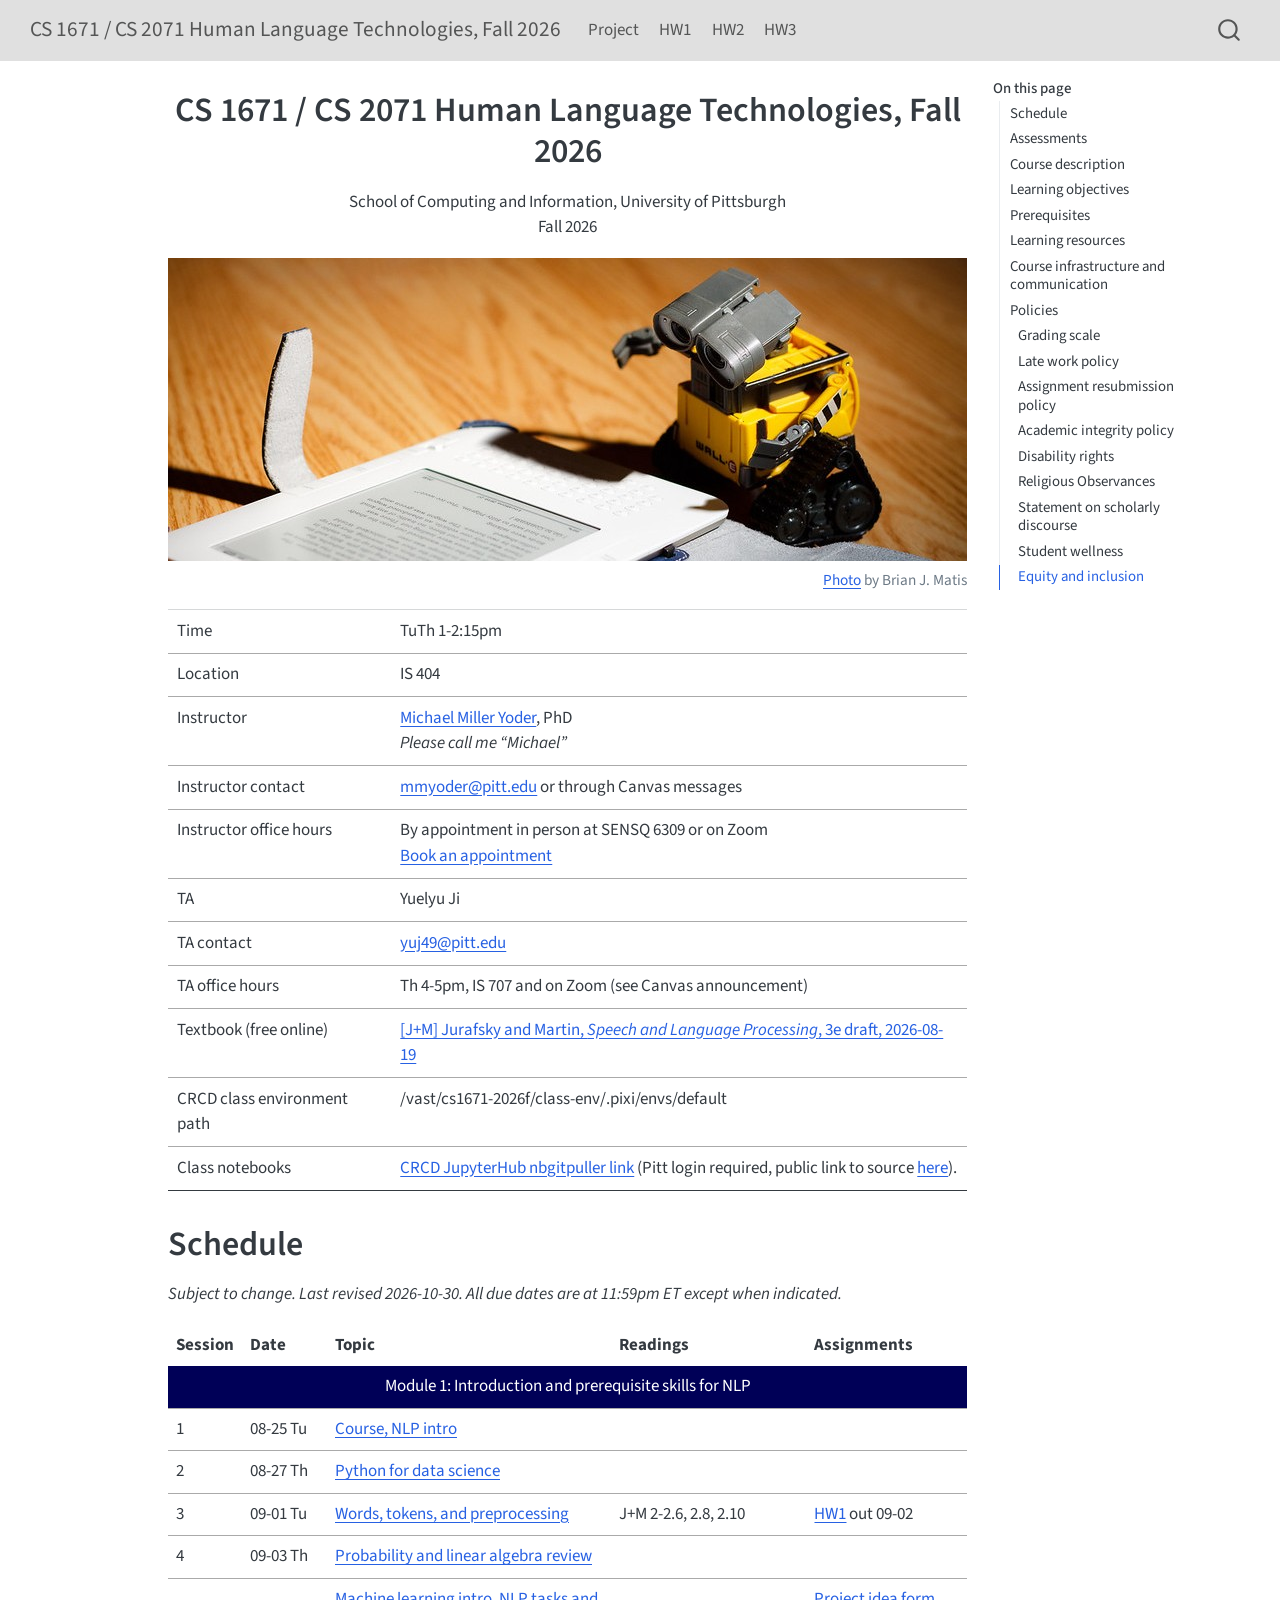
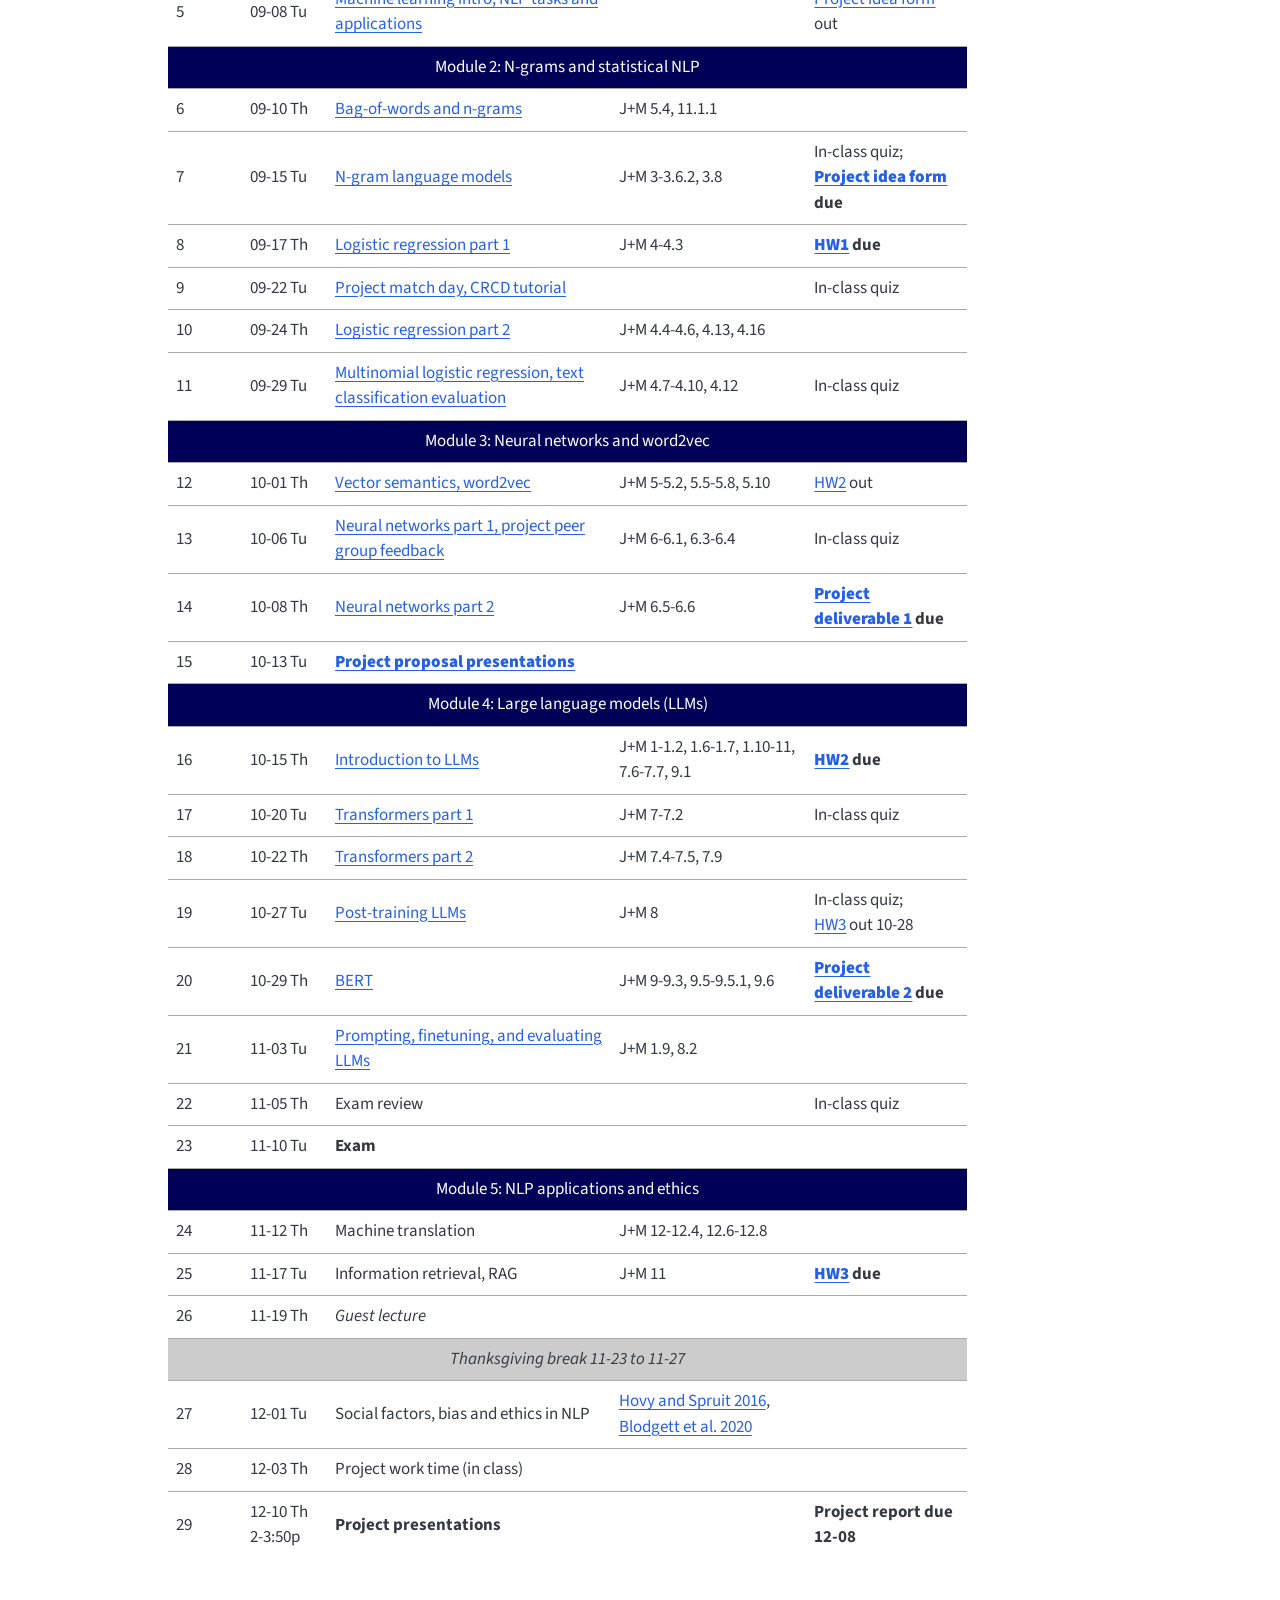
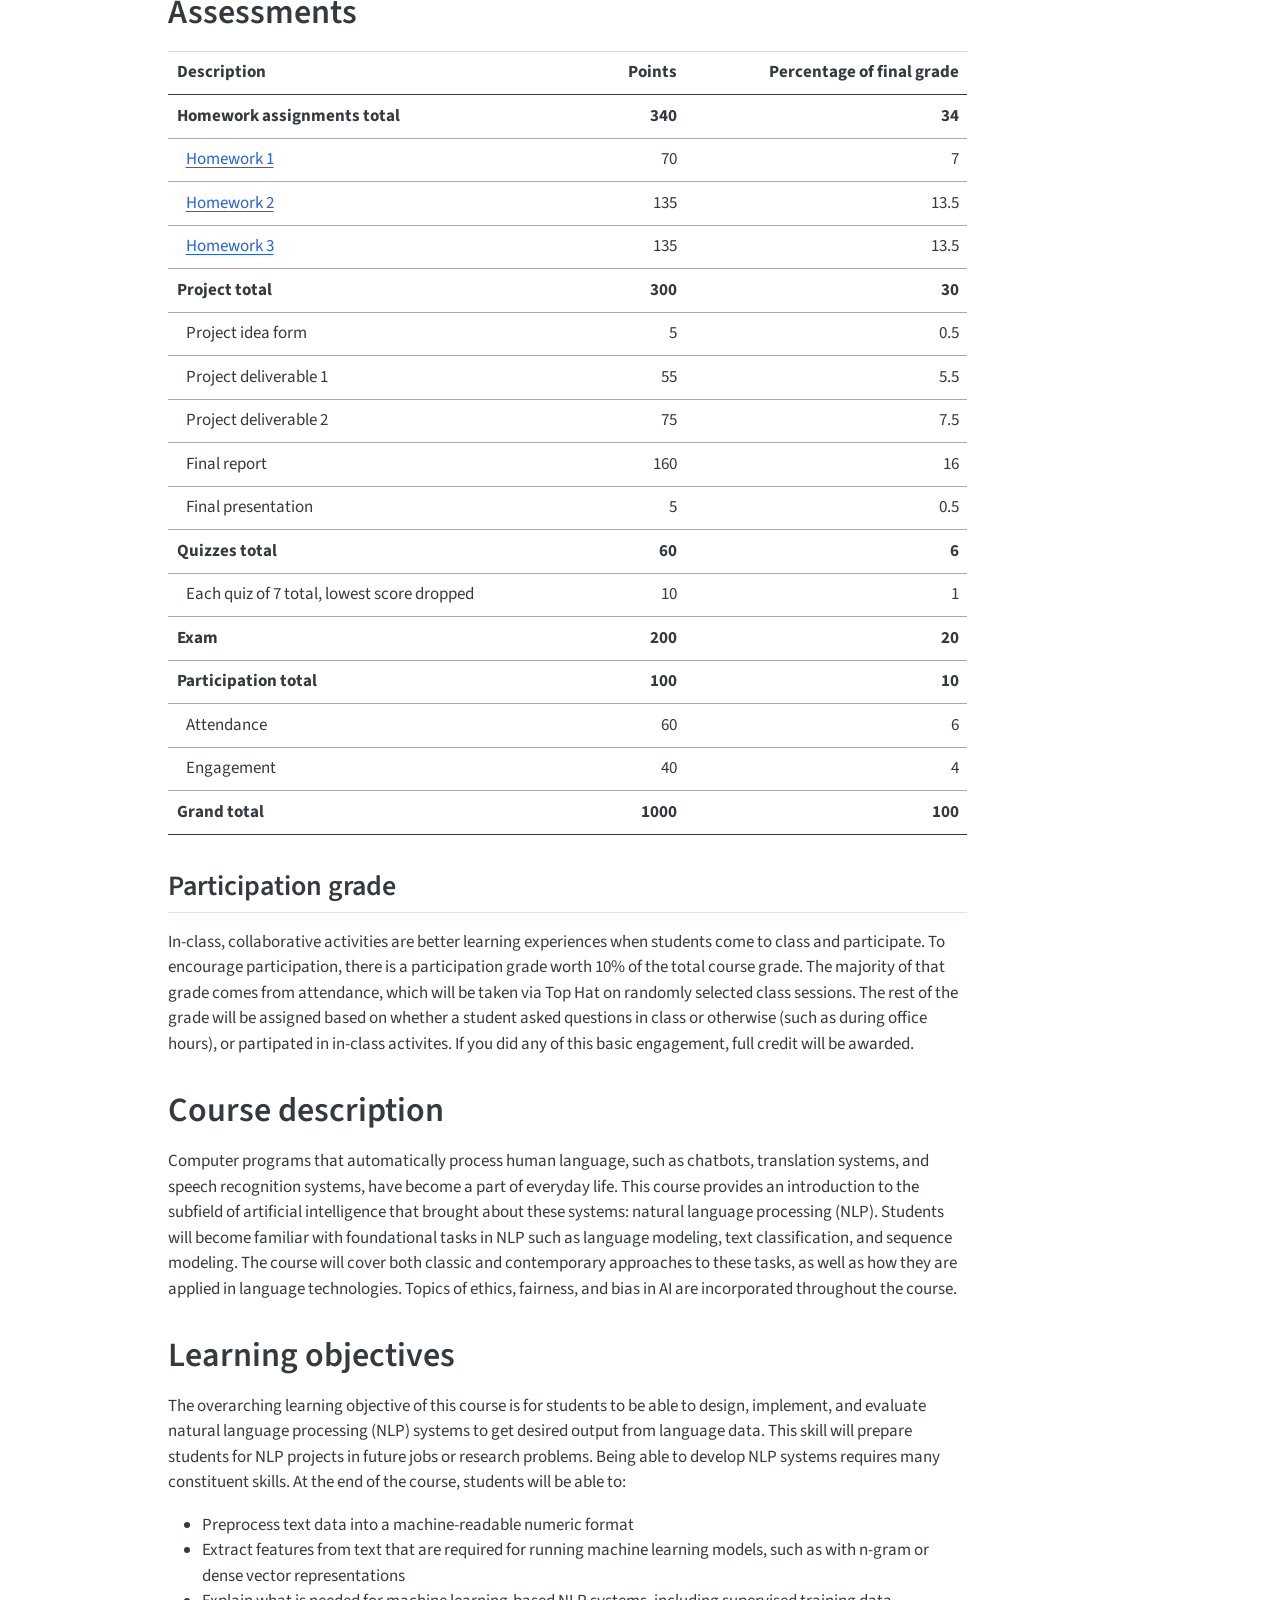
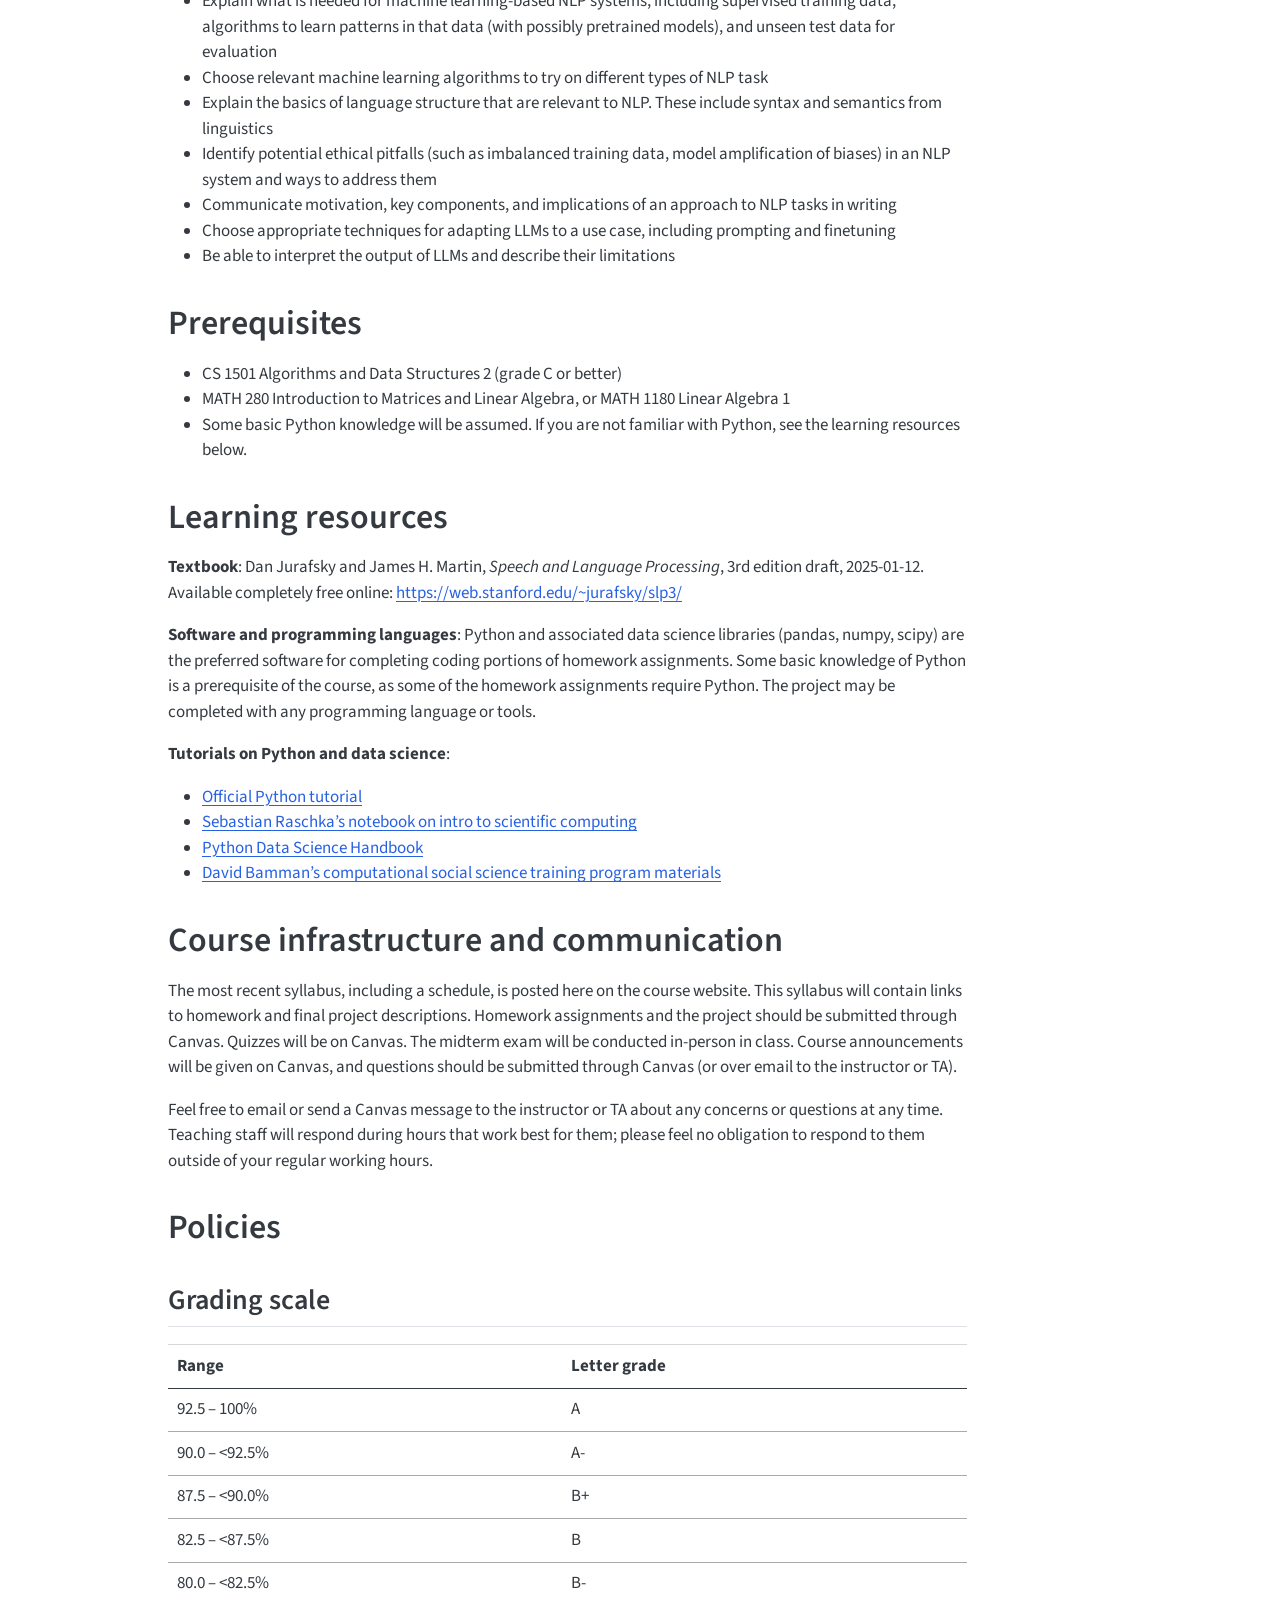
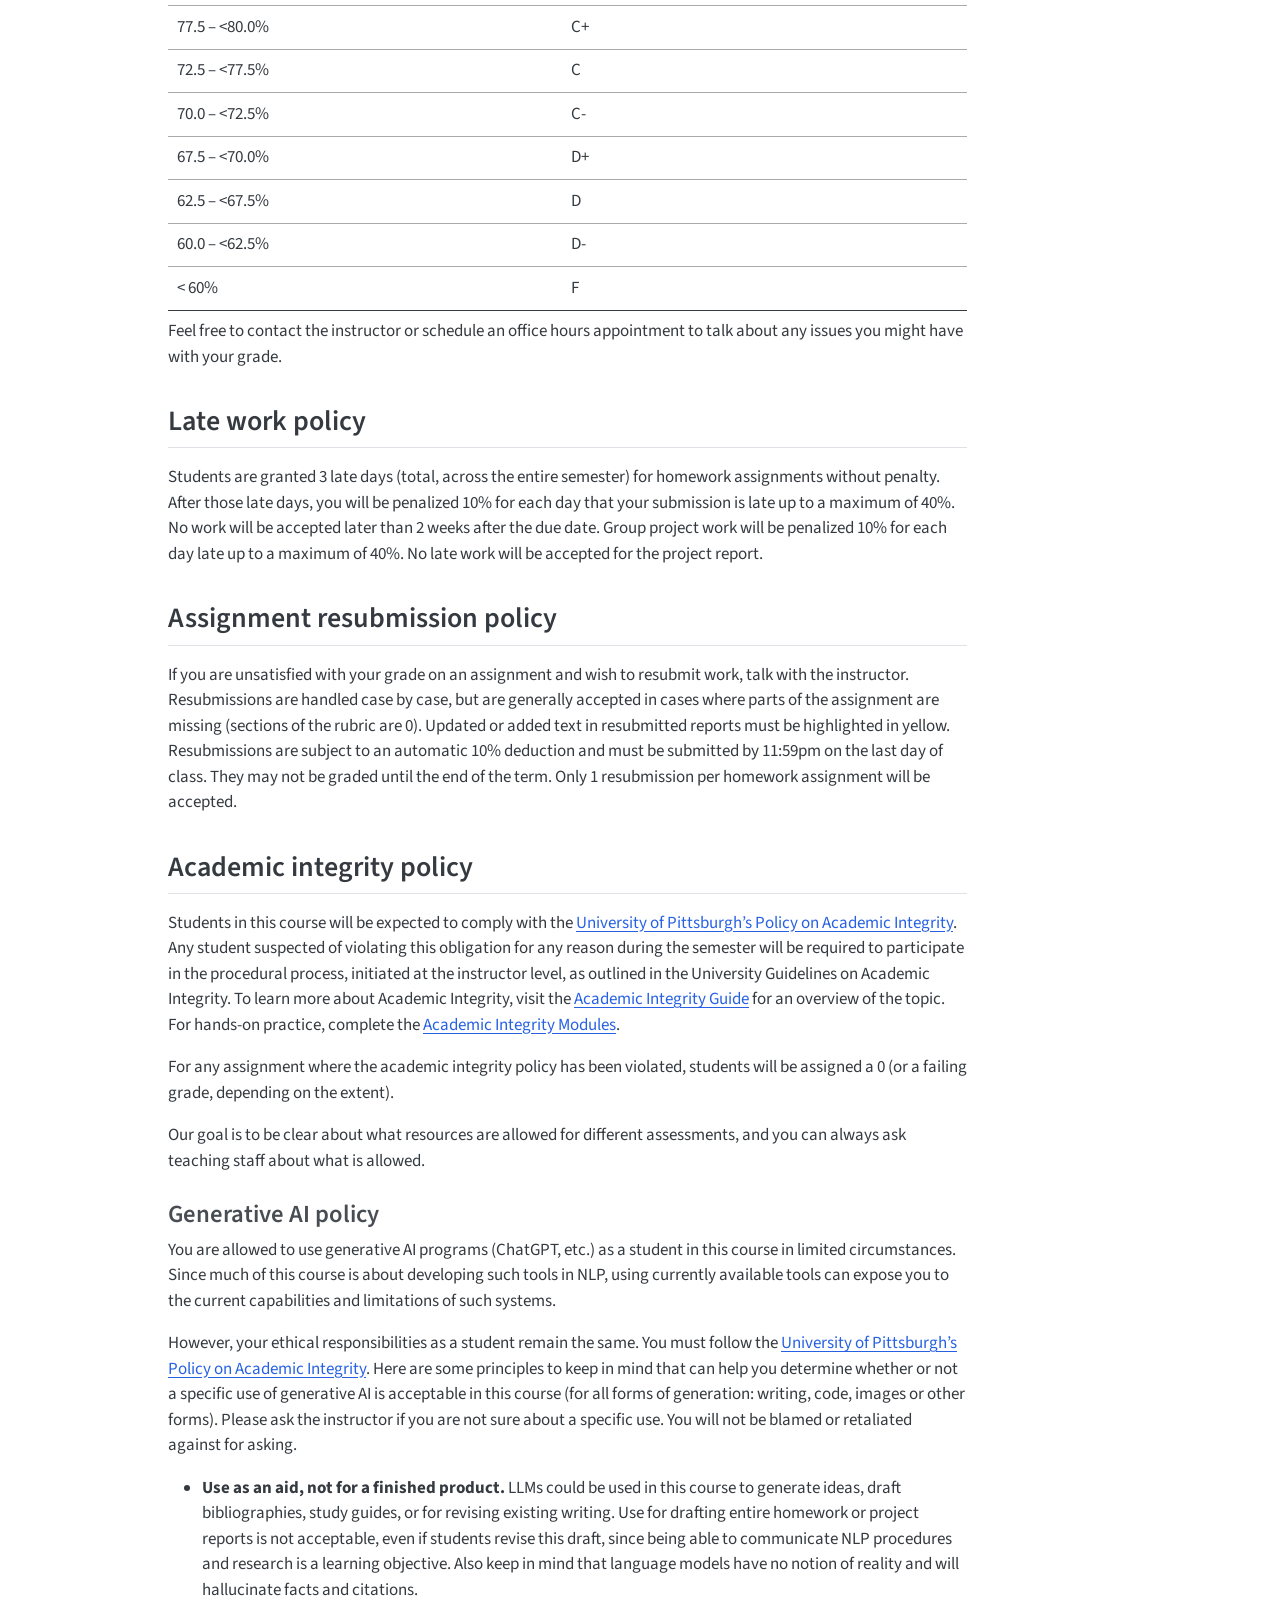
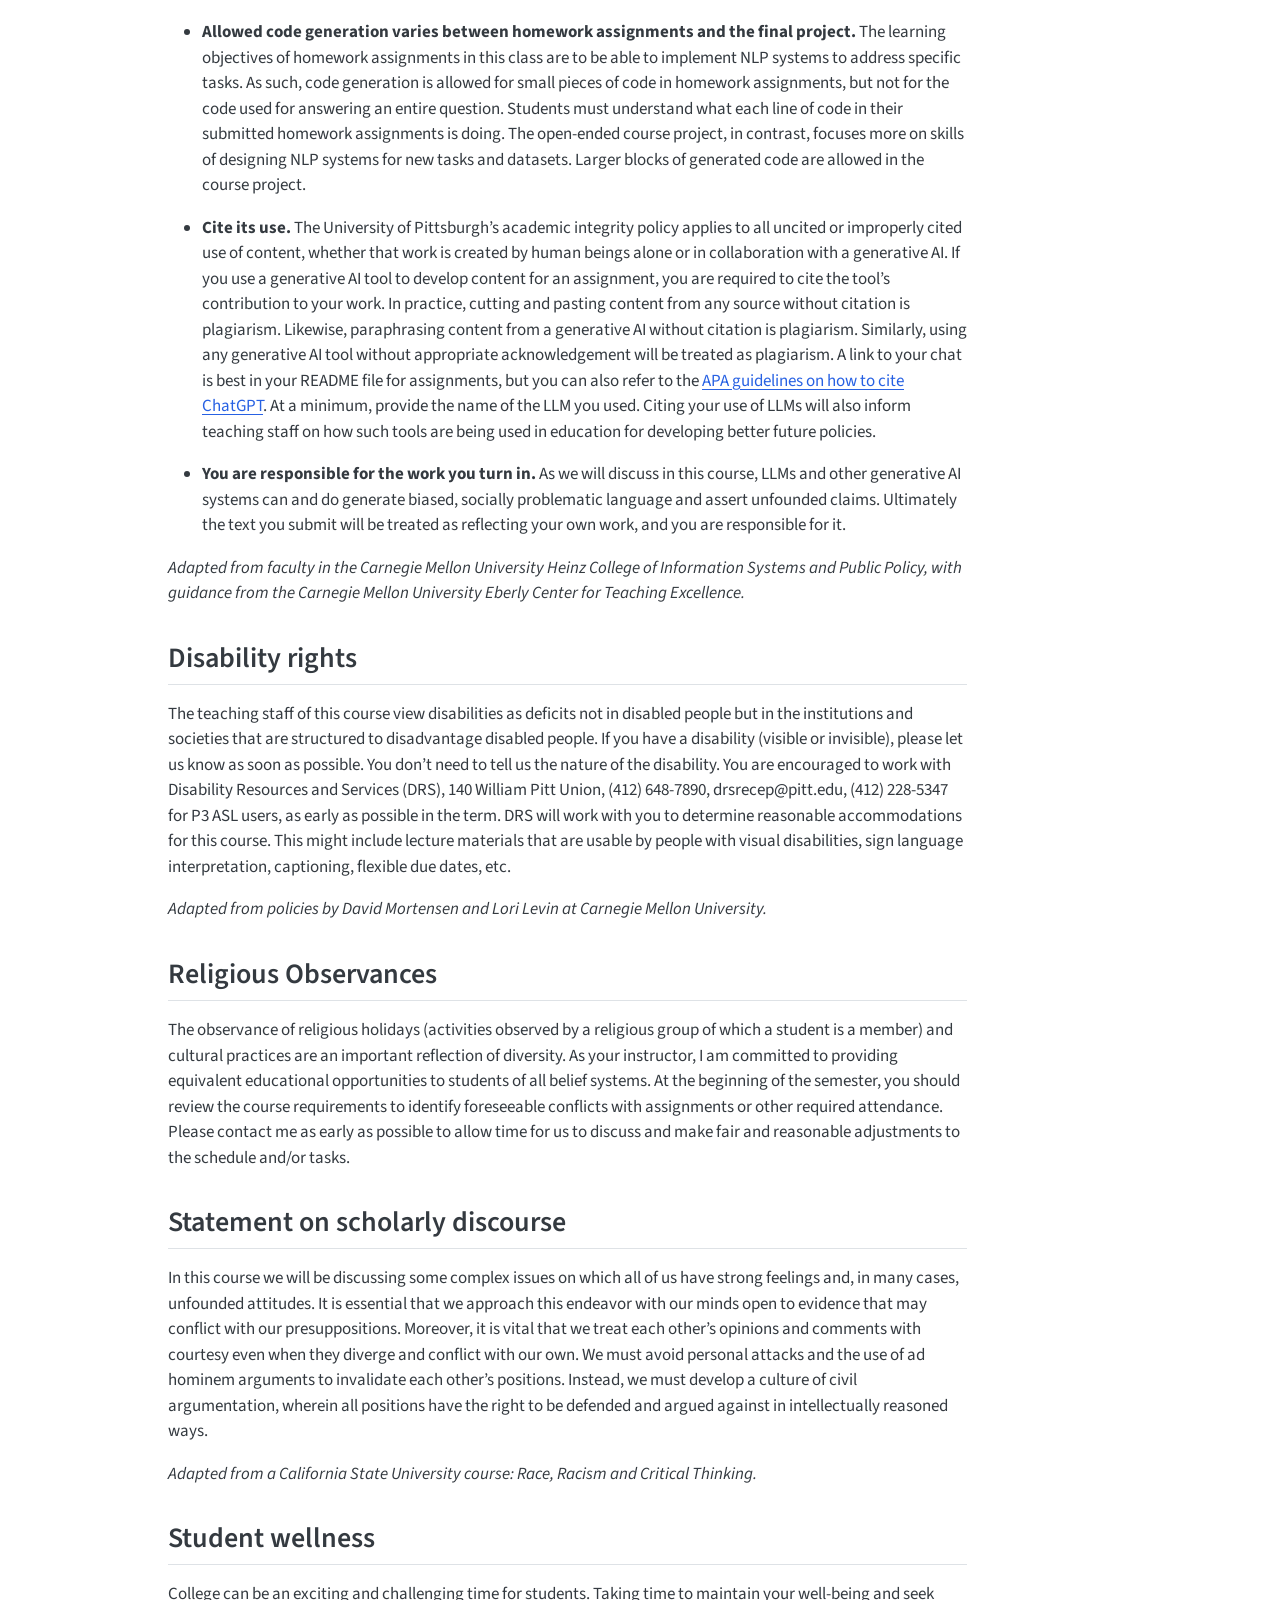
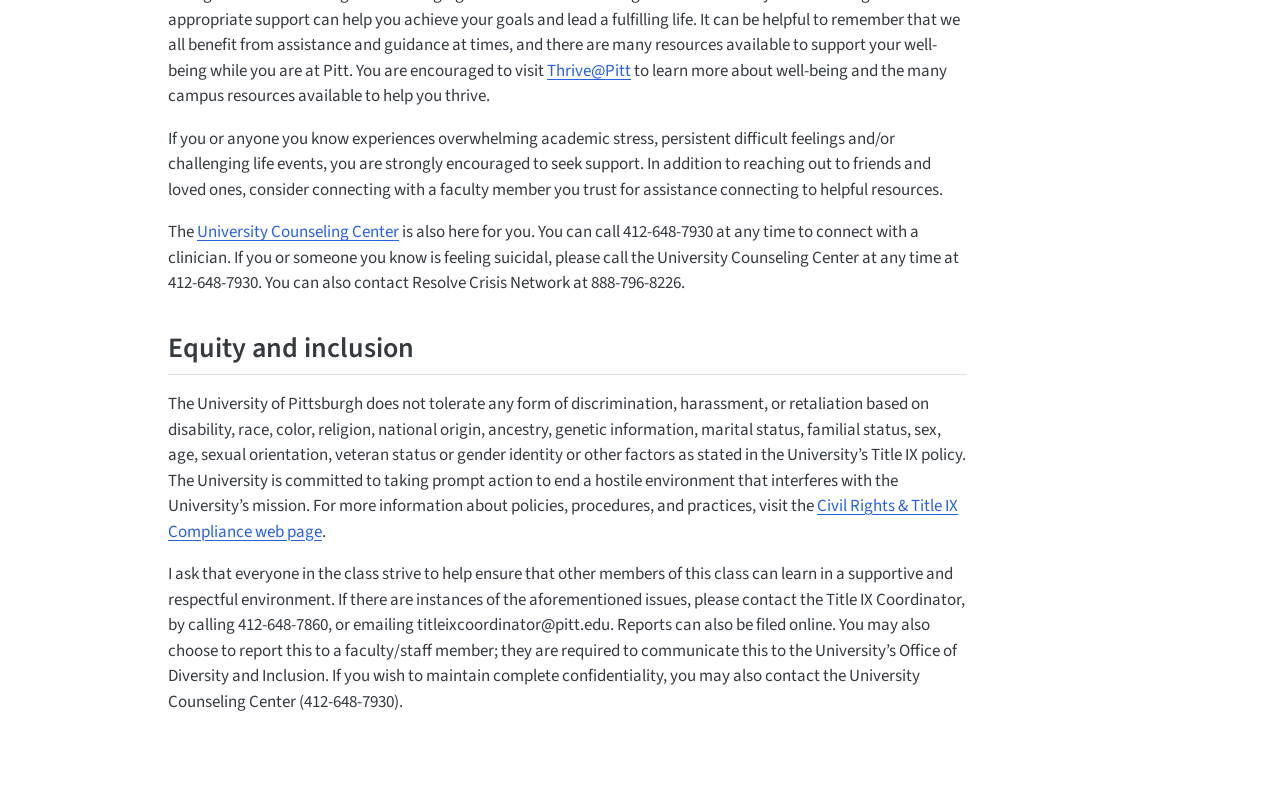
==== docs/index.html @ 62768c29 "session 21 slides" ====
<!DOCTYPE html>
<html xmlns="http://www.w3.org/1999/xhtml" lang="en" xml:lang="en"><head>

<meta charset="utf-8">
<meta name="generator" content="quarto-1.9.38">

<meta name="viewport" content="width=device-width, initial-scale=1.0, user-scalable=yes">


<title>CS 1671 / CS 2071 Human Language Technologies, Fall 2026</title>
<style>
/* Default styles provided by pandoc.
** See https://pandoc.org/MANUAL.html#variables-for-html for config info.
*/
code{white-space: pre-wrap;}
span.smallcaps{font-variant: small-caps;}
div.columns{display: flex; gap: min(4vw, 1.5em);}
div.column{flex: auto; overflow-x: auto;}
div.hanging-indent{margin-left: 1.5em; text-indent: -1.5em;}
ul.task-list{list-style: none;}
ul.task-list li input[type="checkbox"] {
  width: 0.8em;
  margin: 0 0.8em 0.2em -1em; /* quarto-specific, see https://github.com/quarto-dev/quarto-cli/issues/4556 */ 
  vertical-align: middle;
}
</style>


<script src="site_libs/quarto-nav/quarto-nav.js"></script>
<script src="site_libs/quarto-nav/headroom.min.js"></script>
<script src="site_libs/clipboard/clipboard.min.js"></script>
<script src="site_libs/quarto-search/autocomplete.umd.js"></script>
<script src="site_libs/quarto-search/fuse.min.js"></script>
<script src="site_libs/quarto-search/quarto-search.js"></script>
<meta name="quarto:offset" content="./">
<script src="site_libs/quarto-html/quarto.js" type="module"></script>
<script src="site_libs/quarto-html/tabsets/tabsets.js" type="module"></script>
<script src="site_libs/quarto-html/popper.min.js"></script>
<script src="site_libs/quarto-html/tippy.umd.min.js"></script>
<script src="site_libs/quarto-html/anchor.min.js"></script>
<link href="site_libs/quarto-html/tippy.css" rel="stylesheet">
<link href="site_libs/quarto-html/quarto-syntax-highlighting-15634bcf2e68342d4ad2dfa704d543f6.css" rel="stylesheet" id="quarto-text-highlighting-styles">
<script src="site_libs/bootstrap/bootstrap.min.js"></script>
<link href="site_libs/bootstrap/bootstrap-icons.css" rel="stylesheet">
<link href="site_libs/bootstrap/bootstrap-a09f8f9c4b7da7079d5e1ef846e64efc.min.css" rel="stylesheet" append-hash="true" id="quarto-bootstrap" data-mode="light">
<script id="quarto-search-options" type="application/json">{
  "location": "navbar",
  "copy-button": false,
  "collapse-after": 3,
  "panel-placement": "end",
  "type": "overlay",
  "limit": 50,
  "keyboard-shortcut": [
    "f",
    "/",
    "s"
  ],
  "show-item-context": false,
  "language": {
    "search-no-results-text": "No results",
    "search-matching-documents-text": "matching documents",
    "search-copy-link-title": "Copy link to search",
    "search-hide-matches-text": "Hide additional matches",
    "search-more-match-text": "more match in this document",
    "search-more-matches-text": "more matches in this document",
    "search-clear-button-title": "Clear",
    "search-text-placeholder": "",
    "search-detached-cancel-button-title": "Cancel",
    "search-submit-button-title": "Submit",
    "search-label": "Search"
  }
}</script>


<link rel="stylesheet" href="styles.css">
</head>

<body class="nav-fixed quarto-light">

<div id="quarto-search-results"></div>
  <header id="quarto-header" class="headroom fixed-top">
    <nav class="navbar navbar-expand-lg " data-bs-theme="dark">
      <div class="navbar-container container-fluid">
      <div class="navbar-brand-container mx-auto">
    <a class="navbar-brand" href="./index.html">
    <span class="navbar-title">CS 1671 / CS 2071 Human Language Technologies, Fall 2026</span>
    </a>
  </div>
            <div id="quarto-search" class="" title="Search"></div>
          <button class="navbar-toggler" type="button" data-bs-toggle="collapse" data-bs-target="#navbarCollapse" aria-controls="navbarCollapse" role="menu" aria-expanded="false" aria-label="Toggle navigation" onclick="if (window.quartoToggleHeadroom) { window.quartoToggleHeadroom(); }">
  <span class="navbar-toggler-icon"></span>
</button>
          <div class="collapse navbar-collapse" id="navbarCollapse">
            <ul class="navbar-nav navbar-nav-scroll me-auto">
  <li class="nav-item">
    <a class="nav-link" href="./project.html"> 
<span class="menu-text">Project</span></a>
  </li>  
  <li class="nav-item">
    <a class="nav-link" href="./hw1.html"> 
<span class="menu-text">HW1</span></a>
  </li>  
  <li class="nav-item">
    <a class="nav-link" href="./hw2.html"> 
<span class="menu-text">HW2</span></a>
  </li>  
  <li class="nav-item">
    <a class="nav-link" href="./hw3.html"> 
<span class="menu-text">HW3</span></a>
  </li>  
</ul>
          </div> <!-- /navcollapse -->
            <div class="quarto-navbar-tools">
</div>
      </div> <!-- /container-fluid -->
    </nav>
</header>
<!-- content -->
<div id="quarto-content" class="quarto-container page-columns page-rows-contents page-layout-article page-navbar">
<!-- sidebar -->
<!-- margin-sidebar -->
    <div id="quarto-margin-sidebar" class="sidebar margin-sidebar">
        <nav id="TOC" role="doc-toc" class="toc-active">
    <h2 id="toc-title">On this page</h2>
   
  <ul>
  <li><a href="#schedule" id="toc-schedule" class="nav-link active" data-scroll-target="#schedule">Schedule</a></li>
  <li><a href="#assessments" id="toc-assessments" class="nav-link" data-scroll-target="#assessments">Assessments</a>
  <ul class="collapse">
  <li><a href="#participation-grade" id="toc-participation-grade" class="nav-link" data-scroll-target="#participation-grade">Participation grade</a></li>
  </ul></li>
  <li><a href="#course-description" id="toc-course-description" class="nav-link" data-scroll-target="#course-description">Course description</a></li>
  <li><a href="#learning-objectives" id="toc-learning-objectives" class="nav-link" data-scroll-target="#learning-objectives">Learning objectives</a></li>
  <li><a href="#prerequisites" id="toc-prerequisites" class="nav-link" data-scroll-target="#prerequisites">Prerequisites</a></li>
  <li><a href="#learning-resources" id="toc-learning-resources" class="nav-link" data-scroll-target="#learning-resources">Learning resources</a></li>
  <li><a href="#course-infrastructure-and-communication" id="toc-course-infrastructure-and-communication" class="nav-link" data-scroll-target="#course-infrastructure-and-communication">Course infrastructure and communication</a></li>
  <li><a href="#policies" id="toc-policies" class="nav-link" data-scroll-target="#policies">Policies</a>
  <ul class="collapse">
  <li><a href="#grading-scale" id="toc-grading-scale" class="nav-link" data-scroll-target="#grading-scale">Grading scale</a></li>
  <li><a href="#late-work-policy" id="toc-late-work-policy" class="nav-link" data-scroll-target="#late-work-policy">Late work policy</a></li>
  <li><a href="#assignment-resubmission-policy" id="toc-assignment-resubmission-policy" class="nav-link" data-scroll-target="#assignment-resubmission-policy">Assignment resubmission policy</a></li>
  <li><a href="#academic-integrity-policy" id="toc-academic-integrity-policy" class="nav-link" data-scroll-target="#academic-integrity-policy">Academic integrity policy</a>
  <ul class="collapse">
  <li><a href="#generative-ai-policy" id="toc-generative-ai-policy" class="nav-link" data-scroll-target="#generative-ai-policy">Generative AI policy</a></li>
  </ul></li>
  <li><a href="#disability-rights" id="toc-disability-rights" class="nav-link" data-scroll-target="#disability-rights">Disability rights</a></li>
  <li><a href="#religious-observances" id="toc-religious-observances" class="nav-link" data-scroll-target="#religious-observances">Religious Observances</a></li>
  <li><a href="#statement-on-scholarly-discourse" id="toc-statement-on-scholarly-discourse" class="nav-link" data-scroll-target="#statement-on-scholarly-discourse">Statement on scholarly discourse</a></li>
  <li><a href="#student-wellness" id="toc-student-wellness" class="nav-link" data-scroll-target="#student-wellness">Student wellness</a></li>
  <li><a href="#equity-and-inclusion" id="toc-equity-and-inclusion" class="nav-link" data-scroll-target="#equity-and-inclusion">Equity and inclusion</a></li>
  </ul></li>
  </ul>
</nav>
    </div>
<!-- main -->
<main class="content" id="quarto-document-content">

<header id="title-block-header" class="quarto-title-block default">
<div class="quarto-title">
<h1 class="title">CS 1671 / CS 2071 Human Language Technologies, Fall 2026</h1>
</div>



<div class="quarto-title-meta">

    
  
    
  </div>
  


</header>


<div style="text-align: center">
<p>School of Computing and Information, University of Pittsburgh<br>
Fall 2026</p>
</div>
<div class="quarto-figure quarto-figure-center">
<figure class="figure">
<p><img src="img/matis_robot_reading_ebook_cropped.jpg" class="img-fluid figure-img"></p>
<figcaption><a href="https://www.flickr.com/photos/brianjmatis/4333643093/">Photo</a> by Brian J. Matis</figcaption>
</figure>
</div>
<table class="caption-top table">
<tbody>
<tr class="odd">
<td>Time</td>
<td>TuTh 1-2:15pm</td>
</tr>
<tr class="even">
<td>Location</td>
<td>IS 404</td>
</tr>
<tr class="odd">
<td>Instructor</td>
<td><a href="https://michaelmilleryoder.github.io">Michael Miller Yoder</a>, PhD<br><em>Please call me “Michael”</em></td>
</tr>
<tr class="even">
<td>Instructor contact</td>
<td><a href="mailto:mmyoder@pitt.edu">mmyoder@pitt.edu</a> or through Canvas messages</td>
</tr>
<tr class="odd">
<td>Instructor office hours</td>
<td>By appointment in person at SENSQ 6309 or on Zoom<br><a href="https://outlook.office.com/bookwithme/user/2536c861ee3f49ab9a4a872751754279@pitt.edu?anonymous&amp;ep=plink">Book an appointment</a></td>
</tr>
<tr class="even">
<td>TA</td>
<td>Yuelyu Ji</td>
</tr>
<tr class="odd">
<td>TA contact</td>
<td><a href="mailto:yuj49@pitt.edu">yuj49@pitt.edu</a></td>
</tr>
<tr class="even">
<td>TA office hours</td>
<td>Th 4-5pm, IS 707 and on Zoom (see Canvas announcement)</td>
</tr>
<tr class="odd">
<td>Textbook (free online)</td>
<td><a href="https://web.stanford.edu/~jurafsky/slp3">[J+M] Jurafsky and Martin, <em>Speech and Language Processing</em>, 3e draft, 2026-08-19</a></td>
</tr>
<tr class="even">
<td>CRCD class environment path</td>
<td>/vast/cs1671-2026f/class-env/.pixi/envs/default</td>
</tr>
<tr class="odd">
<td>Class notebooks</td>
<td><a href="https://jupyter.crc.pitt.edu/hub/user-redirect/git-pull?repo=https%3A%2F%2Fgithub.com%2Fmichaelmilleryoder%2Fcs1671_fall2026_jupyterhub&amp;urlpath=lab%2Ftree%2Fcs1671_fall2026_jupyterhub%2F&amp;branch=main">CRCD JupyterHub nbgitpuller link</a> (Pitt login required, public link to source <a href="https://github.com/michaelmilleryoder/cs1671_fall2026_jupyterhub">here</a>).</td>
</tr>
</tbody>
</table>
<section id="schedule" class="level1">
<h1>Schedule</h1>
<p><em>Subject to change. Last revised 2026-10-30. All due dates are at 11:59pm ET except when indicated.</em></p>
<table class="schedule">
<thead>
<tr>
<th>
Session
</th>
<th style="width:85px">
Date
</th>
<th>
Topic
</th>
<th>
Readings
</th>
<th>
Assignments
</th>
</tr>
</thead>
<tbody>
<tr>
<td colspan="5" style="text-align:center; background-color:#000057; color:white">
Module 1: Introduction and prerequisite skills for NLP
</td>
</tr>
<tr>
<td>
1
</td>
<td>
08-25 Tu
</td>
<td>
<a href="slides/session1_cs1671_fall2026.pdf">Course, NLP intro</a>
</td>
<td>
</td>
<td>
</td>
</tr>
<tr>
<td>
2
</td>
<td>
08-27 Th
</td>
<td>
<a href="slides/session2_cs1671_fall2026.pdf">Python for data science</a>
</td>
<td>
</td>
<td>
</td>
</tr>
<tr>
<td>
3
</td>
<td>
09-01 Tu
</td>
<td>
<a href="slides/session3_cs1671_fall2026.pdf">Words, tokens, and preprocessing</a>
</td>
<td>
J+M 2-2.6, 2.8, 2.10
</td>
<td>
<a href="hw1">HW1</a> out 09-02
</td>
</tr>
<tr>
<td>
4
</td>
<td>
09-03 Th
</td>
<td>
<a href="slides/session4_cs1671_fall2026.pdf">Probability and linear algebra review</a>
</td>
<td>
</td>
<td>
</td>
</tr>
<tr>
<td>
5
</td>
<td>
09-08 Tu
</td>
<td>
<a href="slides/session5_cs1671_fall2026.pdf">Machine learning intro, NLP tasks and applications</a>
</td>
<td>
</td>
<td>
<a href="https://forms.cloud.microsoft/r/fe5w2jWkd1">Project idea form</a> out
</td>
</tr>
<tr>
<td colspan="5" style="text-align:center; background-color:#000057; color:white">
Module 2: N-grams and statistical NLP
</td>
</tr>
<tr>
<td>
6
</td>
<td>
09-10 Th
</td>
<td>
<a href="slides/session6_cs1671_fall2026.pdf">Bag-of-words and n-grams</a>
</td>
<td>
J+M 5.4, 11.1.1
</td>
<td>
</td>
</tr>
<tr>
<td>
7
</td>
<td>
09-15 Tu
</td>
<td>
<a href="slides/session7_cs1671_fall2026.pdf">N-gram language models</a>
</td>
<td>
J+M 3-3.6.2, 3.8
</td>
<td>
In-class quiz;<br><strong><a href="https://forms.cloud.microsoft/r/fe5w2jWkd1">Project idea form</a> due</strong>
</td>
</tr>
<tr>
<td>
8
</td>
<td>
09-17 Th
</td>
<td>
<a href="slides/session8_cs1671_fall2026.pdf">Logistic regression part 1</a>
</td>
<td>
J+M 4-4.3
</td>
<td>
<strong><a href="hw1">HW1</a> due</strong>
</td>
</tr>
<tr>
<td>
9
</td>
<td>
09-22 Tu
</td>
<td>
<a href="slides/session9_cs1671_fall2026.pdf">Project match day, CRCD tutorial</a>
</td>
<td>
</td>
<td>
In-class quiz
</td>
</tr>
<tr>
<td>
10
</td>
<td>
09-24 Th
</td>
<td>
<a href="slides/session10_cs1671_fall2026.pdf">Logistic regression part 2</a>
</td>
<td>
J+M 4.4-4.6, 4.13, 4.16
</td>
<td>
</td>
</tr>
<tr>
<td>
11
</td>
<td>
09-29 Tu
</td>
<td>
<a href="slides/session11_cs1671_fall2026.pdf">Multinomial logistic regression, text classification evaluation</a>
</td>
<td>
J+M 4.7-4.10, 4.12
</td>
<td>
In-class quiz
</td>
</tr>
<tr>
<td colspan="5" style="text-align:center; background-color:#000057; color:white">
Module 3: Neural networks and word2vec
</td>
</tr>
<tr>
<td>
12
</td>
<td>
10-01 Th
</td>
<td>
<a href="slides/session12_cs1671_fall2026.pdf">Vector semantics, word2vec</a>
</td>
<td>
J+M 5-5.2, 5.5-5.8, 5.10
</td>
<td>
<a href="hw2">HW2</a> out
</td>
</tr>
<tr>
<td>
13
</td>
<td>
10-06 Tu
</td>
<td>
<a href="slides/session13_cs1671_fall2026.pdf">Neural networks part 1, project peer group feedback</a>
</td>
<td>
J+M 6-6.1, 6.3-6.4
</td>
<td>
In-class quiz
</td>
</tr>
<tr>
<td>
14
</td>
<td>
10-08 Th
</td>
<td>
<a href="slides/session14_cs1671_fall2026.pdf">Neural networks part 2</a>
</td>
<td>
J+M 6.5-6.6
</td>
<td>
<strong><a href="project.html#project-deliverable-1">Project deliverable 1</a> due</strong>
</td>
</tr>
<tr>
<td>
15
</td>
<td>
10-13 Tu
</td>
<td>
<strong><a href="slides/session15_cs1671_fall2026.pdf">Project proposal presentations</a></strong>
</td>
<td>
</td>
<td>
</td>
</tr>
<tr>
<td colspan="5" style="text-align:center; background-color:#000057; color:white">
Module 4: Large language models (LLMs)
</td>
</tr>
<tr>
<td>
16
</td>
<td>
10-15 Th
</td>
<td>
<a href="slides/session16_cs1671_fall2026.pdf">Introduction to LLMs</a>
</td>
<td>
J+M 1-1.2, 1.6-1.7, 1.10-11, 7.6-7.7, 9.1
</td>
<td>
<strong><a href="hw2">HW2</a> due</strong>
</td>
</tr>
<tr>
<td>
17
</td>
<td>
10-20 Tu
</td>
<td>
<a href="slides/session17_cs1671_fall2026.pdf">Transformers part 1</a>
</td>
<td>
J+M 7-7.2
</td>
<td>
In-class quiz
</td>
</tr><tr>
<td>
18
</td>
<td>
10-22 Th
</td>
<td>
<a href="slides/session18_cs1671_fall2026.pdf">Transformers part 2</a>
</td>
<td>
J+M 7.4-7.5, 7.9
</td>
<td>
</td>
</tr>
<tr>
<td>
19
</td>
<td>
10-27 Tu
</td>
<td>
<a href="slides/session19_cs1671_fall2026.pdf">Post-training LLMs</a>
</td>
<td>
J+M 8
</td>
<td>
In-class quiz;<br><a href="hw3">HW3</a> out 10-28
</td>
</tr>
<tr>
<td>
20
</td>
<td>
10-29 Th
</td>
<td>
<a href="slides/session20_cs1671_fall2026.pdf">BERT</a>
</td>
<td>
J+M 9-9.3, 9.5-9.5.1, 9.6
</td>
<td>
<strong><a href="project.html#deliverable-2">Project deliverable 2</a> due</strong>
</td>
</tr>
<tr>
<td>
21
</td>
<td>
11-03 Tu
</td>
<td>
<a href="slides/session21_cs1671_fall2026.pdf">Prompting, finetuning, and evaluating LLMs</a>
</td>
<td>
J+M 1.9, 8.2
</td>
<td>
</td>
</tr>
<tr>
<td>
22
</td>
<td>
11-05 Th
</td>
<td>
Exam review
</td>
<td>
</td>
<td>
In-class quiz
</td>
</tr>
<tr>
<td>
23
</td>
<td>
11-10 Tu
</td>
<td>
<strong>Exam</strong>
</td>
<td>
</td>
<td>
</td>
</tr>
<tr>
<td colspan="5" style="text-align:center; background-color:#000057; color:white">
Module 5: NLP applications and ethics
</td>
</tr>
<tr>
<td>
24
</td>
<td>
11-12 Th
</td>
<td>
Machine translation
</td>
<td>
J+M 12-12.4, 12.6-12.8
</td>
<td>
</td>
</tr>
<tr>
<td>
25
</td>
<td>
11-17 Tu
</td>
<td>
Information retrieval, RAG
</td>
<td>
J+M 11
</td>
<td>
<strong><a href="hw3">HW3</a> due</strong>
</td>
</tr>
<tr>
<td>
26
</td>
<td>
11-19 Th
</td>
<td>
<em>Guest lecture</em>
</td>
<td>
</td>
<td>
</td>
</tr>
<tr style="background-color:#cccccc">
<td colspan="5" style="text-align:center; font-style:italic">
Thanksgiving break 11-23 to 11-27
</td>
</tr>
<tr>
<td>
27
</td>
<td>
12-01 Tu
</td>
<td>
Social factors, bias and ethics in NLP
</td>
<td>
<a href="https://aclanthology.org/P16-2096.pdf">Hovy and Spruit 2016</a>, <a href="https://aclanthology.org/2020.acl-main.485.pdf">Blodgett et al.&nbsp;2020</a>
</td>
<td>
</td>
</tr>
<tr>
<td>
28
</td>
<td>
12-03 Th
</td>
<td>
Project work time (in class)
</td>
<td>
</td>
</tr>
<tr>
<td>
29
</td>
<td>
12-10 Th<br>2-3:50p
</td>
<td>
<strong>Project presentations</strong>
</td>
<td>
</td>
<td>
<strong>Project report due 12-08</strong>
</td>
</tr>
</tbody>
</table>
</section>
<section id="assessments" class="level1">
<h1>Assessments</h1>
<table class="caption-top table">
<thead>
<tr class="header">
<th>Description</th>
<th style="text-align: right;">Points</th>
<th style="text-align: right;">Percentage of final grade</th>
</tr>
</thead>
<tbody>
<tr class="odd">
<td><strong>Homework assignments total</strong></td>
<td style="text-align: right;"><strong>340</strong></td>
<td style="text-align: right;"><strong>34</strong></td>
</tr>
<tr class="even">
<td> <a href="hw1">Homework 1</a></td>
<td style="text-align: right;">70</td>
<td style="text-align: right;">7</td>
</tr>
<tr class="odd">
<td> <a href="hw2">Homework 2</a></td>
<td style="text-align: right;">135</td>
<td style="text-align: right;">13.5</td>
</tr>
<tr class="even">
<td> <a href="hw3">Homework 3</a></td>
<td style="text-align: right;">135</td>
<td style="text-align: right;">13.5</td>
</tr>
<tr class="odd">
<td><strong>Project total</strong></td>
<td style="text-align: right;"><strong>300</strong></td>
<td style="text-align: right;"><strong>30</strong></td>
</tr>
<tr class="even">
<td> Project idea form</td>
<td style="text-align: right;">5</td>
<td style="text-align: right;">0.5</td>
</tr>
<tr class="odd">
<td> Project deliverable 1</td>
<td style="text-align: right;">55</td>
<td style="text-align: right;">5.5</td>
</tr>
<tr class="even">
<td> Project deliverable 2</td>
<td style="text-align: right;">75</td>
<td style="text-align: right;">7.5</td>
</tr>
<tr class="odd">
<td> Final report</td>
<td style="text-align: right;">160</td>
<td style="text-align: right;">16</td>
</tr>
<tr class="even">
<td> Final presentation</td>
<td style="text-align: right;">5</td>
<td style="text-align: right;">0.5</td>
</tr>
<tr class="odd">
<td><strong>Quizzes total</strong></td>
<td style="text-align: right;"><strong>60</strong></td>
<td style="text-align: right;"><strong>6</strong></td>
</tr>
<tr class="even">
<td> Each quiz of 7 total, lowest score dropped</td>
<td style="text-align: right;">10</td>
<td style="text-align: right;">1</td>
</tr>
<tr class="odd">
<td><strong>Exam</strong></td>
<td style="text-align: right;"><strong>200</strong></td>
<td style="text-align: right;"><strong>20</strong></td>
</tr>
<tr class="even">
<td><strong>Participation total</strong></td>
<td style="text-align: right;"><strong>100</strong></td>
<td style="text-align: right;"><strong>10</strong></td>
</tr>
<tr class="odd">
<td> Attendance</td>
<td style="text-align: right;">60</td>
<td style="text-align: right;">6</td>
</tr>
<tr class="even">
<td> Engagement</td>
<td style="text-align: right;">40</td>
<td style="text-align: right;">4</td>
</tr>
<tr class="odd">
<td><strong>Grand total</strong></td>
<td style="text-align: right;"><strong>1000</strong></td>
<td style="text-align: right;"><strong>100</strong></td>
</tr>
</tbody>
</table>
<section id="participation-grade" class="level2">
<h2 class="anchored" data-anchor-id="participation-grade">Participation grade</h2>
<p>In-class, collaborative activities are better learning experiences when students come to class and participate. To encourage participation, there is a participation grade worth 10% of the total course grade. The majority of that grade comes from attendance, which will be taken via Top Hat on randomly selected class sessions. The rest of the grade will be assigned based on whether a student asked questions in class or otherwise (such as during office hours), or partipated in in-class activites. If you did any of this basic engagement, full credit will be awarded.</p>
</section>
</section>
<section id="course-description" class="level1">
<h1>Course description</h1>
<p>Computer programs that automatically process human language, such as chatbots, translation systems, and speech recognition systems, have become a part of everyday life. This course provides an introduction to the subfield of artificial intelligence that brought about these systems: natural language processing (NLP). Students will become familiar with foundational tasks in NLP such as language modeling, text classification, and sequence modeling. The course will cover both classic and contemporary approaches to these tasks, as well as how they are applied in language technologies. Topics of ethics, fairness, and bias in AI are incorporated throughout the course.</p>
</section>
<section id="learning-objectives" class="level1">
<h1>Learning objectives</h1>
<p>The overarching learning objective of this course is for students to be able to design, implement, and evaluate natural language processing (NLP) systems to get desired output from language data. This skill will prepare students for NLP projects in future jobs or research problems. Being able to develop NLP systems requires many constituent skills. At the end of the course, students will be able to:</p>
<ul>
<li>Preprocess text data into a machine-readable numeric format</li>
<li>Extract features from text that are required for running machine learning models, such as with n-gram or dense vector representations</li>
<li>Explain what is needed for machine learning-based NLP systems, including supervised training data, algorithms to learn patterns in that data (with possibly pretrained models), and unseen test data for evaluation</li>
<li>Choose relevant machine learning algorithms to try on different types of NLP task</li>
<li>Explain the basics of language structure that are relevant to NLP. These include syntax and semantics from linguistics</li>
<li>Identify potential ethical pitfalls (such as imbalanced training data, model amplification of biases) in an NLP system and ways to address them</li>
<li>Communicate motivation, key components, and implications of an approach to NLP tasks in writing</li>
<li>Choose appropriate techniques for adapting LLMs to a use case, including prompting and finetuning</li>
<li>Be able to interpret the output of LLMs and describe their limitations</li>
</ul>
</section>
<section id="prerequisites" class="level1">
<h1>Prerequisites</h1>
<ul>
<li>CS 1501 Algorithms and Data Structures 2 (grade C or better)</li>
<li>MATH 280 Introduction to Matrices and Linear Algebra, or MATH 1180 Linear Algebra 1</li>
<li>Some basic Python knowledge will be assumed. If you are not familiar with Python, see the learning resources below.</li>
</ul>
</section>
<section id="learning-resources" class="level1">
<h1>Learning resources</h1>
<p><strong>Textbook</strong>: Dan Jurafsky and James H. Martin, <em>Speech and Language Processing</em>, 3rd edition draft, 2025-01-12. Available completely free online: <a href="https://web.stanford.edu/~jurafsky/slp3/">https://web.stanford.edu/~jurafsky/slp3/</a></p>
<p><strong>Software and programming languages</strong>: Python and associated data science libraries (pandas, numpy, scipy) are the preferred software for completing coding portions of homework assignments. Some basic knowledge of Python is a prerequisite of the course, as some of the homework assignments require Python. The project may be completed with any programming language or tools.</p>
<p><strong>Tutorials on Python and data science</strong>:</p>
<ul>
<li><a href="https://docs.python.org/3/tutorial/index.html">Official Python tutorial</a></li>
<li><a href="https://github.com/rasbt/stat451-machine-learning-fs20/blob/master/L04/04_scipython__code.ipynb">Sebastian Raschka’s notebook on intro to scientific computing</a></li>
<li><a href="https://jakevdp.github.io/PythonDataScienceHandbook/">Python Data Science Handbook</a></li>
<li><a href="https://github.com/dlab-berkeley/Computational-Social-Science-Training-Program">David Bamman’s computational social science training program materials</a></li>
</ul>
</section>
<section id="course-infrastructure-and-communication" class="level1">
<h1>Course infrastructure and communication</h1>
<p>The most recent syllabus, including a schedule, is posted here on the course website. This syllabus will contain links to homework and final project descriptions. Homework assignments and the project should be submitted through Canvas. Quizzes will be on Canvas. The midterm exam will be conducted in-person in class. Course announcements will be given on Canvas, and questions should be submitted through Canvas (or over email to the instructor or TA).</p>
<p>Feel free to email or send a Canvas message to the instructor or TA about any concerns or questions at any time. Teaching staff will respond during hours that work best for them; please feel no obligation to respond to them outside of your regular working hours.</p>
</section>
<section id="policies" class="level1">
<h1>Policies</h1>
<section id="grading-scale" class="level2">
<h2 class="anchored" data-anchor-id="grading-scale">Grading scale</h2>
<table class="caption-top table">
<thead>
<tr class="header">
<th>Range</th>
<th>Letter grade</th>
</tr>
</thead>
<tbody>
<tr class="odd">
<td>92.5 – 100%</td>
<td>A</td>
</tr>
<tr class="even">
<td>90.0 – &lt;92.5%</td>
<td>A-</td>
</tr>
<tr class="odd">
<td>87.5 – &lt;90.0%</td>
<td>B+</td>
</tr>
<tr class="even">
<td>82.5 – &lt;87.5%</td>
<td>B</td>
</tr>
<tr class="odd">
<td>80.0 – &lt;82.5%</td>
<td>B-</td>
</tr>
<tr class="even">
<td>77.5 – &lt;80.0%</td>
<td>C+</td>
</tr>
<tr class="odd">
<td>72.5 – &lt;77.5%</td>
<td>C</td>
</tr>
<tr class="even">
<td>70.0 – &lt;72.5%</td>
<td>C-</td>
</tr>
<tr class="odd">
<td>67.5 – &lt;70.0%</td>
<td>D+</td>
</tr>
<tr class="even">
<td>62.5 – &lt;67.5%</td>
<td>D</td>
</tr>
<tr class="odd">
<td>60.0 – &lt;62.5%</td>
<td>D-</td>
</tr>
<tr class="even">
<td>&lt; 60%</td>
<td>F</td>
</tr>
</tbody>
</table>
<p>Feel free to contact the instructor or schedule an office hours appointment to talk about any issues you might have with your grade.</p>
</section>
<section id="late-work-policy" class="level2">
<h2 class="anchored" data-anchor-id="late-work-policy">Late work policy</h2>
<p>Students are granted 3 late days (total, across the entire semester) for homework assignments without penalty. After those late days, you will be penalized 10% for each day that your submission is late up to a maximum of 40%. No work will be accepted later than 2 weeks after the due date. Group project work will be penalized 10% for each day late up to a maximum of 40%. No late work will be accepted for the project report.</p>
</section>
<section id="assignment-resubmission-policy" class="level2">
<h2 class="anchored" data-anchor-id="assignment-resubmission-policy">Assignment resubmission policy</h2>
<p>If you are unsatisfied with your grade on an assignment and wish to resubmit work, talk with the instructor. Resubmissions are handled case by case, but are generally accepted in cases where parts of the assignment are missing (sections of the rubric are 0). Updated or added text in resubmitted reports must be highlighted in yellow. Resubmissions are subject to an automatic 10% deduction and must be submitted by 11:59pm on the last day of class. They may not be graded until the end of the term. Only 1 resubmission per homework assignment will be accepted.</p>
</section>
<section id="academic-integrity-policy" class="level2">
<h2 class="anchored" data-anchor-id="academic-integrity-policy">Academic integrity policy</h2>
<p>Students in this course will be expected to comply with the <a href="https://www.provost.pitt.edu/info/ai1.html">University of Pittsburgh’s Policy on Academic Integrity</a>. Any student suspected of violating this obligation for any reason during the semester will be required to participate in the procedural process, initiated at the instructor level, as outlined in the University Guidelines on Academic Integrity. To learn more about Academic Integrity, visit the <a href="http://pitt.libguides.com/academicintegrity/">Academic Integrity Guide</a> for an overview of the topic. For hands-on practice, complete the <a href="http://pitt.libguides.com/academicintegrity/plagiarism">Academic Integrity Modules</a>.</p>
<p>For any assignment where the academic integrity policy has been violated, students will be assigned a 0 (or a failing grade, depending on the extent).</p>
<p>Our goal is to be clear about what resources are allowed for different assessments, and you can always ask teaching staff about what is allowed.</p>
<section id="generative-ai-policy" class="level3">
<h3 class="anchored" data-anchor-id="generative-ai-policy">Generative AI policy</h3>
<p>You are allowed to use generative AI programs (ChatGPT, etc.) as a student in this course in limited circumstances. Since much of this course is about developing such tools in NLP, using currently available tools can expose you to the current capabilities and limitations of such systems.</p>
<p>However, your ethical responsibilities as a student remain the same. You must follow the <a href="https://www.provost.pitt.edu/info/ai1.html">University of Pittsburgh’s Policy on Academic Integrity</a>. Here are some principles to keep in mind that can help you determine whether or not a specific use of generative AI is acceptable in this course (for all forms of generation: writing, code, images or other forms). Please ask the instructor if you are not sure about a specific use. You will not be blamed or retaliated against for asking.</p>
<ul>
<li><p><strong>Use as an aid, not for a finished product.</strong> LLMs could be used in this course to generate ideas, draft bibliographies, study guides, or for revising existing writing. Use for drafting entire homework or project reports is not acceptable, even if students revise this draft, since being able to communicate NLP procedures and research is a learning objective. Also keep in mind that language models have no notion of reality and will hallucinate facts and citations.</p></li>
<li><p><strong>Allowed code generation varies between homework assignments and the final project.</strong> The learning objectives of homework assignments in this class are to be able to implement NLP systems to address specific tasks. As such, code generation is allowed for small pieces of code in homework assignments, but not for the code used for answering an entire question. Students must understand what each line of code in their submitted homework assignments is doing. The open-ended course project, in contrast, focuses more on skills of designing NLP systems for new tasks and datasets. Larger blocks of generated code are allowed in the course project.</p></li>
<li><p><strong>Cite its use.</strong> The University of Pittsburgh’s academic integrity policy applies to all uncited or improperly cited use of content, whether that work is created by human beings alone or in collaboration with a generative AI. If you use a generative AI tool to develop content for an assignment, you are required to cite the tool’s contribution to your work. In practice, cutting and pasting content from any source without citation is plagiarism. Likewise, paraphrasing content from a generative AI without citation is plagiarism. Similarly, using any generative AI tool without appropriate acknowledgement will be treated as plagiarism. A link to your chat is best in your README file for assignments, but you can also refer to the <a href="https://apastyle.apa.org/blog/how-to-cite-chatgpt">APA guidelines on how to cite ChatGPT</a>. At a minimum, provide the name of the LLM you used. Citing your use of LLMs will also inform teaching staff on how such tools are being used in education for developing better future policies.</p></li>
<li><p><strong>You are responsible for the work you turn in.</strong> As we will discuss in this course, LLMs and other generative AI systems can and do generate biased, socially problematic language and assert unfounded claims. Ultimately the text you submit will be treated as reflecting your own work, and you are responsible for it.</p></li>
</ul>
<p><em>Adapted from faculty in the Carnegie Mellon University Heinz College of Information Systems and Public Policy, with guidance from the Carnegie Mellon University Eberly Center for Teaching Excellence.</em></p>
</section>
</section>
<section id="disability-rights" class="level2">
<h2 class="anchored" data-anchor-id="disability-rights">Disability rights</h2>
<p>The teaching staff of this course view disabilities as deficits not in disabled people but in the institutions and societies that are structured to disadvantage disabled people. If you have a disability (visible or invisible), please let us know as soon as possible. You don’t need to tell us the nature of the disability. You are encouraged to work with Disability Resources and Services (DRS), 140 William Pitt Union, (412) 648-7890, drsrecep@pitt.edu, (412) 228-5347 for P3 ASL users, as early as possible in the term. DRS will work with you to determine reasonable accommodations for this course. This might include lecture materials that are usable by people with visual disabilities, sign language interpretation, captioning, flexible due dates, etc.</p>
<p><em>Adapted from policies by David Mortensen and Lori Levin at Carnegie Mellon University.</em></p>
</section>
<section id="religious-observances" class="level2">
<h2 class="anchored" data-anchor-id="religious-observances">Religious Observances</h2>
<p>The observance of religious holidays (activities observed by a religious group of which a student is a member) and cultural practices are an important reflection of diversity. As your instructor, I am committed to providing equivalent educational opportunities to students of all belief systems. At the beginning of the semester, you should review the course requirements to identify foreseeable conflicts with assignments or other required attendance. Please contact me as early as possible to allow time for us to discuss and make fair and reasonable adjustments to the schedule and/or tasks.</p>
</section>
<section id="statement-on-scholarly-discourse" class="level2">
<h2 class="anchored" data-anchor-id="statement-on-scholarly-discourse">Statement on scholarly discourse</h2>
<p>In this course we will be discussing some complex issues on which all of us have strong feelings and, in many cases, unfounded attitudes. It is essential that we approach this endeavor with our minds open to evidence that may conflict with our presuppositions. Moreover, it is vital that we treat each other’s opinions and comments with courtesy even when they diverge and conflict with our own. We must avoid personal attacks and the use of ad hominem arguments to invalidate each other’s positions. Instead, we must develop a culture of civil argumentation, wherein all positions have the right to be defended and argued against in intellectually reasoned ways.</p>
<p><em>Adapted from a California State University course: Race, Racism and Critical Thinking.</em></p>
</section>
<section id="student-wellness" class="level2">
<h2 class="anchored" data-anchor-id="student-wellness">Student wellness</h2>
<p>College can be an exciting and challenging time for students. Taking time to maintain your well-being and seek appropriate support can help you achieve your goals and lead a fulfilling life. It can be helpful to remember that we all benefit from assistance and guidance at times, and there are many resources available to support your well-being while you are at Pitt. You are encouraged to visit <a href="https://www.thrive.pitt.edu/">Thrive@Pitt</a> to learn more about well-being and the many campus resources available to help you thrive.</p>
<p>If you or anyone you know experiences overwhelming academic stress, persistent difficult feelings and/or challenging life events, you are strongly encouraged to seek support. In addition to reaching out to friends and loved ones, consider connecting with a faculty member you trust for assistance connecting to helpful resources.</p>
<p>The <a href="http://www.counseling.pitt.edu/">University Counseling Center</a> is also here for you. You can call 412-648-7930 at any time to connect with a clinician. If you or someone you know is feeling suicidal, please call the University Counseling Center at any time at 412-648-7930. You can also contact Resolve Crisis Network at 888-796-8226.</p>
</section>
<section id="equity-and-inclusion" class="level2">
<h2 class="anchored" data-anchor-id="equity-and-inclusion">Equity and inclusion</h2>
<p>The University of Pittsburgh does not tolerate any form of discrimination, harassment, or retaliation based on disability, race, color, religion, national origin, ancestry, genetic information, marital status, familial status, sex, age, sexual orientation, veteran status or gender identity or other factors as stated in the University’s Title IX policy. The University is committed to taking prompt action to end a hostile environment that interferes with the University’s mission. For more information about policies, procedures, and practices, visit the <a href="https://www.diversity.pitt.edu/civil-rights-title-ix-compliance">Civil Rights &amp; Title IX Compliance web page</a>.</p>
<p>I ask that everyone in the class strive to help ensure that other members of this class can learn in a supportive and respectful environment. If there are instances of the aforementioned issues, please contact the Title IX Coordinator, by calling 412-648-7860, or emailing titleixcoordinator@pitt.edu. Reports can also be filed online. You may also choose to report this to a faculty/staff member; they are required to communicate this to the University’s Office of Diversity and Inclusion. If you wish to maintain complete confidentiality, you may also contact the University Counseling Center (412-648-7930).</p>


</section>
</section>

</main> <!-- /main -->
<script id="quarto-html-after-body" type="application/javascript">
  window.document.addEventListener("DOMContentLoaded", function (event) {
    const icon = "";
    const anchorJS = new window.AnchorJS();
    anchorJS.options = {
      placement: 'right',
      icon: icon
    };
    anchorJS.add('.anchored');
    const isCodeAnnotation = (el) => {
      for (const clz of el.classList) {
        if (clz.startsWith('code-annotation-')) {                     
          return true;
        }
      }
      return false;
    }
    const onCopySuccess = function(e) {
      // button target
      const button = e.trigger;
      // don't keep focus
      button.blur();
      // flash "checked"
      button.classList.add('code-copy-button-checked');
      var currentTitle = button.getAttribute("title");
      button.setAttribute("title", "Copied!");
      let tooltip;
      if (window.bootstrap) {
        button.setAttribute("data-bs-toggle", "tooltip");
        button.setAttribute("data-bs-placement", "left");
        button.setAttribute("data-bs-title", "Copied!");
        tooltip = new bootstrap.Tooltip(button, 
          { trigger: "manual", 
            customClass: "code-copy-button-tooltip",
            offset: [0, -8]});
        tooltip.show();    
      }
      setTimeout(function() {
        if (tooltip) {
          tooltip.hide();
          button.removeAttribute("data-bs-title");
          button.removeAttribute("data-bs-toggle");
          button.removeAttribute("data-bs-placement");
        }
        button.setAttribute("title", currentTitle);
        button.classList.remove('code-copy-button-checked');
      }, 1000);
      // clear code selection
      e.clearSelection();
    }
    const getTextToCopy = function(trigger) {
      const outerScaffold = trigger.parentElement.cloneNode(true);
      const codeEl = outerScaffold.querySelector('code');
      for (const childEl of codeEl.children) {
        if (isCodeAnnotation(childEl)) {
          childEl.remove();
        }
      }
      return codeEl.innerText;
    }
    const clipboard = new window.ClipboardJS('.code-copy-button:not([data-in-quarto-modal])', {
      text: getTextToCopy
    });
    clipboard.on('success', onCopySuccess);
    if (window.document.getElementById('quarto-embedded-source-code-modal')) {
      const clipboardModal = new window.ClipboardJS('.code-copy-button[data-in-quarto-modal]', {
        text: getTextToCopy,
        container: window.document.getElementById('quarto-embedded-source-code-modal')
      });
      clipboardModal.on('success', onCopySuccess);
    }
      var localhostRegex = new RegExp(/^(?:http|https):\/\/localhost\:?[0-9]*\//);
      var mailtoRegex = new RegExp(/^mailto:/);
        var filterRegex = new RegExp('/' + window.location.host + '/');
      var isInternal = (href) => {
          return filterRegex.test(href) || localhostRegex.test(href) || mailtoRegex.test(href);
      }
      // Inspect non-navigation links and adorn them if external
     var links = window.document.querySelectorAll('a[href]:not(.nav-link):not(.navbar-brand):not(.toc-action):not(.sidebar-link):not(.sidebar-item-toggle):not(.pagination-link):not(.no-external):not([aria-hidden]):not(.dropdown-item):not(.quarto-navigation-tool):not(.about-link)');
      for (var i=0; i<links.length; i++) {
        const link = links[i];
        if (!isInternal(link.href)) {
          // undo the damage that might have been done by quarto-nav.js in the case of
          // links that we want to consider external
          if (link.dataset.originalHref !== undefined) {
            link.href = link.dataset.originalHref;
          }
        }
      }
    function tippyHover(el, contentFn, onTriggerFn, onUntriggerFn) {
      const config = {
        allowHTML: true,
        maxWidth: 500,
        delay: 100,
        arrow: false,
        appendTo: function(el) {
            return el.parentElement;
        },
        interactive: true,
        interactiveBorder: 10,
        theme: 'quarto',
        placement: 'bottom-start',
      };
      if (contentFn) {
        config.content = contentFn;
      }
      if (onTriggerFn) {
        config.onTrigger = onTriggerFn;
      }
      if (onUntriggerFn) {
        config.onUntrigger = onUntriggerFn;
      }
      window.tippy(el, config); 
    }
    const noterefs = window.document.querySelectorAll('a[role="doc-noteref"]');
    for (var i=0; i<noterefs.length; i++) {
      const ref = noterefs[i];
      tippyHover(ref, function() {
        // use id or data attribute instead here
        let href = ref.getAttribute('data-footnote-href') || ref.getAttribute('href');
        try { href = new URL(href).hash; } catch {}
        const id = href.replace(/^#\/?/, "");
        const note = window.document.getElementById(id);
        if (note) {
          return note.innerHTML;
        } else {
          return "";
        }
      });
    }
    const xrefs = window.document.querySelectorAll('a.quarto-xref');
    const processXRef = (id, note) => {
      // Strip column container classes
      const stripColumnClz = (el) => {
        el.classList.remove("page-full", "page-columns");
        if (el.children) {
          for (const child of el.children) {
            stripColumnClz(child);
          }
        }
      }
      stripColumnClz(note)
      if (id === null || id.startsWith('sec-')) {
        // Special case sections, only their first couple elements
        const container = document.createElement("div");
        if (note.children && note.children.length > 2) {
          container.appendChild(note.children[0].cloneNode(true));
          for (let i = 1; i < note.children.length; i++) {
            const child = note.children[i];
            if (child.tagName === "P" && child.innerText === "") {
              continue;
            } else {
              container.appendChild(child.cloneNode(true));
              break;
            }
          }
          if (window.Quarto?.typesetMath) {
            window.Quarto.typesetMath(container);
          }
          return container.innerHTML
        } else {
          if (window.Quarto?.typesetMath) {
            window.Quarto.typesetMath(note);
          }
          return note.innerHTML;
        }
      } else {
        // Remove any anchor links if they are present
        const anchorLink = note.querySelector('a.anchorjs-link');
        if (anchorLink) {
          anchorLink.remove();
        }
        if (window.Quarto?.typesetMath) {
          window.Quarto.typesetMath(note);
        }
        if (note.classList.contains("callout")) {
          return note.outerHTML;
        } else {
          return note.innerHTML;
        }
      }
    }
    for (var i=0; i<xrefs.length; i++) {
      const xref = xrefs[i];
      tippyHover(xref, undefined, function(instance) {
        instance.disable();
        let url = xref.getAttribute('href');
        let hash = undefined; 
        if (url.startsWith('#')) {
          hash = url;
        } else {
          try { hash = new URL(url).hash; } catch {}
        }
        if (hash) {
          const id = hash.replace(/^#\/?/, "");
          const note = window.document.getElementById(id);
          if (note !== null) {
            try {
              const html = processXRef(id, note.cloneNode(true));
              instance.setContent(html);
            } finally {
              instance.enable();
              instance.show();
            }
          } else {
            // See if we can fetch this
            fetch(url.split('#')[0])
            .then(res => res.text())
            .then(html => {
              const parser = new DOMParser();
              const htmlDoc = parser.parseFromString(html, "text/html");
              const note = htmlDoc.getElementById(id);
              if (note !== null) {
                const html = processXRef(id, note);
                instance.setContent(html);
              } 
            }).finally(() => {
              instance.enable();
              instance.show();
            });
          }
        } else {
          // See if we can fetch a full url (with no hash to target)
          // This is a special case and we should probably do some content thinning / targeting
          fetch(url)
          .then(res => res.text())
          .then(html => {
            const parser = new DOMParser();
            const htmlDoc = parser.parseFromString(html, "text/html");
            const note = htmlDoc.querySelector('main.content');
            if (note !== null) {
              // This should only happen for chapter cross references
              // (since there is no id in the URL)
              // remove the first header
              if (note.children.length > 0 && note.children[0].tagName === "HEADER") {
                note.children[0].remove();
              }
              const html = processXRef(null, note);
              instance.setContent(html);
            } 
          }).finally(() => {
            instance.enable();
            instance.show();
          });
        }
      }, function(instance) {
      });
    }
        let selectedAnnoteEl;
        const selectorForAnnotation = ( cell, annotation) => {
          let cellAttr = 'data-code-cell="' + cell + '"';
          let lineAttr = 'data-code-annotation="' +  annotation + '"';
          const selector = 'span[' + cellAttr + '][' + lineAttr + ']';
          return selector;
        }
        const selectCodeLines = (annoteEl) => {
          const doc = window.document;
          const targetCell = annoteEl.getAttribute("data-target-cell");
          const targetAnnotation = annoteEl.getAttribute("data-target-annotation");
          const annoteSpan = window.document.querySelector(selectorForAnnotation(targetCell, targetAnnotation));
          const lines = annoteSpan.getAttribute("data-code-lines").split(",");
          const lineIds = lines.map((line) => {
            return targetCell + "-" + line;
          })
          let top = null;
          let height = null;
          let parent = null;
          if (lineIds.length > 0) {
              //compute the position of the single el (top and bottom and make a div)
              const el = window.document.getElementById(lineIds[0]);
              top = el.offsetTop;
              height = el.offsetHeight;
              parent = el.parentElement.parentElement;
            if (lineIds.length > 1) {
              const lastEl = window.document.getElementById(lineIds[lineIds.length - 1]);
              const bottom = lastEl.offsetTop + lastEl.offsetHeight;
              height = bottom - top;
            }
            if (top !== null && height !== null && parent !== null) {
              // cook up a div (if necessary) and position it 
              let div = window.document.getElementById("code-annotation-line-highlight");
              if (div === null) {
                div = window.document.createElement("div");
                div.setAttribute("id", "code-annotation-line-highlight");
                div.style.position = 'absolute';
                parent.appendChild(div);
              }
              div.style.top = top - 2 + "px";
              div.style.height = height + 4 + "px";
              div.style.left = 0;
              let gutterDiv = window.document.getElementById("code-annotation-line-highlight-gutter");
              if (gutterDiv === null) {
                gutterDiv = window.document.createElement("div");
                gutterDiv.setAttribute("id", "code-annotation-line-highlight-gutter");
                gutterDiv.style.position = 'absolute';
                const codeCell = window.document.getElementById(targetCell);
                const gutter = codeCell.querySelector('.code-annotation-gutter');
                gutter.appendChild(gutterDiv);
              }
              gutterDiv.style.top = top - 2 + "px";
              gutterDiv.style.height = height + 4 + "px";
            }
            selectedAnnoteEl = annoteEl;
          }
        };
        const unselectCodeLines = () => {
          const elementsIds = ["code-annotation-line-highlight", "code-annotation-line-highlight-gutter"];
          elementsIds.forEach((elId) => {
            const div = window.document.getElementById(elId);
            if (div) {
              div.remove();
            }
          });
          selectedAnnoteEl = undefined;
        };
          // Handle positioning of the toggle
      window.addEventListener(
        "resize",
        throttle(() => {
          elRect = undefined;
          if (selectedAnnoteEl) {
            selectCodeLines(selectedAnnoteEl);
          }
        }, 10)
      );
      function throttle(fn, ms) {
      let throttle = false;
      let timer;
        return (...args) => {
          if(!throttle) { // first call gets through
              fn.apply(this, args);
              throttle = true;
          } else { // all the others get throttled
              if(timer) clearTimeout(timer); // cancel #2
              timer = setTimeout(() => {
                fn.apply(this, args);
                timer = throttle = false;
              }, ms);
          }
        };
      }
        // Attach click handler to the DT
        const annoteDls = window.document.querySelectorAll('dt[data-target-cell]');
        for (const annoteDlNode of annoteDls) {
          annoteDlNode.addEventListener('click', (event) => {
            const clickedEl = event.target;
            if (clickedEl !== selectedAnnoteEl) {
              unselectCodeLines();
              const activeEl = window.document.querySelector('dt[data-target-cell].code-annotation-active');
              if (activeEl) {
                activeEl.classList.remove('code-annotation-active');
              }
              selectCodeLines(clickedEl);
              clickedEl.classList.add('code-annotation-active');
            } else {
              // Unselect the line
              unselectCodeLines();
              clickedEl.classList.remove('code-annotation-active');
            }
          });
        }
    const findCites = (el) => {
      const parentEl = el.parentElement;
      if (parentEl) {
        const cites = parentEl.dataset.cites;
        if (cites) {
          return {
            el,
            cites: cites.split(' ')
          };
        } else {
          return findCites(el.parentElement)
        }
      } else {
        return undefined;
      }
    };
    var bibliorefs = window.document.querySelectorAll('a[role="doc-biblioref"]');
    for (var i=0; i<bibliorefs.length; i++) {
      const ref = bibliorefs[i];
      const citeInfo = findCites(ref);
      if (citeInfo) {
        tippyHover(citeInfo.el, function() {
          var popup = window.document.createElement('div');
          citeInfo.cites.forEach(function(cite) {
            var citeDiv = window.document.createElement('div');
            citeDiv.classList.add('hanging-indent');
            citeDiv.classList.add('csl-entry');
            var biblioDiv = window.document.getElementById('ref-' + cite);
            if (biblioDiv) {
              citeDiv.innerHTML = biblioDiv.innerHTML;
            }
            popup.appendChild(citeDiv);
          });
          return popup.innerHTML;
        });
      }
    }
  });
  </script>
</div> <!-- /content -->




</body></html>
---- docs/site_libs/quarto-html/tippy.css ----
.tippy-box[data-animation=fade][data-state=hidden]{opacity:0}[data-tippy-root]{max-width:calc(100vw - 10px)}.tippy-box{position:relative;background-color:#333;color:#fff;border-radius:4px;font-size:14px;line-height:1.4;white-space:normal;outline:0;transition-property:transform,visibility,opacity}.tippy-box[data-placement^=top]>.tippy-arrow{bottom:0}.tippy-box[data-placement^=top]>.tippy-arrow:before{bottom:-7px;left:0;border-width:8px 8px 0;border-top-color:initial;transform-origin:center top}.tippy-box[data-placement^=bottom]>.tippy-arrow{top:0}.tippy-box[data-placement^=bottom]>.tippy-arrow:before{top:-7px;left:0;border-width:0 8px 8px;border-bottom-color:initial;transform-origin:center bottom}.tippy-box[data-placement^=left]>.tippy-arrow{right:0}.tippy-box[data-placement^=left]>.tippy-arrow:before{border-width:8px 0 8px 8px;border-left-color:initial;right:-7px;transform-origin:center left}.tippy-box[data-placement^=right]>.tippy-arrow{left:0}.tippy-box[data-placement^=right]>.tippy-arrow:before{left:-7px;border-width:8px 8px 8px 0;border-right-color:initial;transform-origin:center right}.tippy-box[data-inertia][data-state=visible]{transition-timing-function:cubic-bezier(.54,1.5,.38,1.11)}.tippy-arrow{width:16px;height:16px;color:#333}.tippy-arrow:before{content:"";position:absolute;border-color:transparent;border-style:solid}.tippy-content{position:relative;padding:5px 9px;z-index:1}
---- docs/site_libs/quarto-html/quarto-syntax-highlighting-15634bcf2e68342d4ad2dfa704d543f6.css ----
/* quarto syntax highlight colors */
:root {
  --quarto-hl-ot-color: #003B4F;
  --quarto-hl-at-color: #657422;
  --quarto-hl-ss-color: #20794D;
  --quarto-hl-an-color: #5E5E5E;
  --quarto-hl-fu-color: #4758AB;
  --quarto-hl-st-color: #20794D;
  --quarto-hl-cf-color: #003B4F;
  --quarto-hl-op-color: #5E5E5E;
  --quarto-hl-er-color: #AD0000;
  --quarto-hl-bn-color: #AD0000;
  --quarto-hl-al-color: #AD0000;
  --quarto-hl-va-color: #111111;
  --quarto-hl-bu-color: inherit;
  --quarto-hl-ex-color: inherit;
  --quarto-hl-pp-color: #AD0000;
  --quarto-hl-in-color: #5E5E5E;
  --quarto-hl-vs-color: #20794D;
  --quarto-hl-wa-color: #5E5E5E;
  --quarto-hl-do-color: #5E5E5E;
  --quarto-hl-im-color: #00769E;
  --quarto-hl-ch-color: #20794D;
  --quarto-hl-dt-color: #AD0000;
  --quarto-hl-fl-color: #AD0000;
  --quarto-hl-co-color: #5E5E5E;
  --quarto-hl-cv-color: #5E5E5E;
  --quarto-hl-cn-color: #8f5902;
  --quarto-hl-sc-color: #5E5E5E;
  --quarto-hl-dv-color: #AD0000;
  --quarto-hl-kw-color: #003B4F;
}

/* other quarto variables */
:root {
  --quarto-font-monospace: SFMono-Regular, Menlo, Monaco, Consolas, "Liberation Mono", "Courier New", monospace;
}

/* syntax highlight based on Pandoc's rules */
pre > code.sourceCode > span {
  color: #003B4F;
}

code.sourceCode > span {
  color: #003B4F;
}

div.sourceCode,
div.sourceCode pre.sourceCode {
  color: #003B4F;
}

/* Normal */
code span {
  color: #003B4F;
}

/* Alert */
code span.al {
  color: #AD0000;
  font-style: inherit;
}

/* Annotation */
code span.an {
  color: #5E5E5E;
  font-style: inherit;
}

/* Attribute */
code span.at {
  color: #657422;
  font-style: inherit;
}

/* BaseN */
code span.bn {
  color: #AD0000;
  font-style: inherit;
}

/* BuiltIn */
code span.bu {
  font-style: inherit;
}

/* ControlFlow */
code span.cf {
  color: #003B4F;
  font-weight: bold;
  font-style: inherit;
}

/* Char */
code span.ch {
  color: #20794D;
  font-style: inherit;
}

/* Constant */
code span.cn {
  color: #8f5902;
  font-style: inherit;
}

/* Comment */
code span.co {
  color: #5E5E5E;
  font-style: inherit;
}

/* CommentVar */
code span.cv {
  color: #5E5E5E;
  font-style: italic;
}

/* Documentation */
code span.do {
  color: #5E5E5E;
  font-style: italic;
}

/* DataType */
code span.dt {
  color: #AD0000;
  font-style: inherit;
}

/* DecVal */
code span.dv {
  color: #AD0000;
  font-style: inherit;
}

/* Error */
code span.er {
  color: #AD0000;
  font-style: inherit;
}

/* Extension */
code span.ex {
  font-style: inherit;
}

/* Float */
code span.fl {
  color: #AD0000;
  font-style: inherit;
}

/* Function */
code span.fu {
  color: #4758AB;
  font-style: inherit;
}

/* Import */
code span.im {
  color: #00769E;
  font-style: inherit;
}

/* Information */
code span.in {
  color: #5E5E5E;
  font-style: inherit;
}

/* Keyword */
code span.kw {
  color: #003B4F;
  font-weight: bold;
  font-style: inherit;
}

/* Operator */
code span.op {
  color: #5E5E5E;
  font-style: inherit;
}

/* Other */
code span.ot {
  color: #003B4F;
  font-style: inherit;
}

/* Preprocessor */
code span.pp {
  color: #AD0000;
  font-style: inherit;
}

/* SpecialChar */
code span.sc {
  color: #5E5E5E;
  font-style: inherit;
}

/* SpecialString */
code span.ss {
  color: #20794D;
  font-style: inherit;
}

/* String */
code span.st {
  color: #20794D;
  font-style: inherit;
}

/* Variable */
code span.va {
  color: #111111;
  font-style: inherit;
}

/* VerbatimString */
code span.vs {
  color: #20794D;
  font-style: inherit;
}

/* Warning */
code span.wa {
  color: #5E5E5E;
  font-style: italic;
}

.prevent-inlining {
  content: "</";
}

/*# sourceMappingURL=f23921c56f73e400b49028c9186a1aa0.css.map */
---- docs/styles.css ----
/* css styles */

strong a {
	font-weight: bolder;
}

figcaption {
	text-align: right;
}

tr {
	border: solid;
	border-color: #aaaaaa;
	border-width: 1px 0;
}

tr:first-child {
  border-top: none;
}
tr:last-child {
  border-bottom: none;
}

th, td {
	padding: 8px;
}

.title {
	text-align: center;
}

.navbar {
	background-color: #e0e0e0;
}
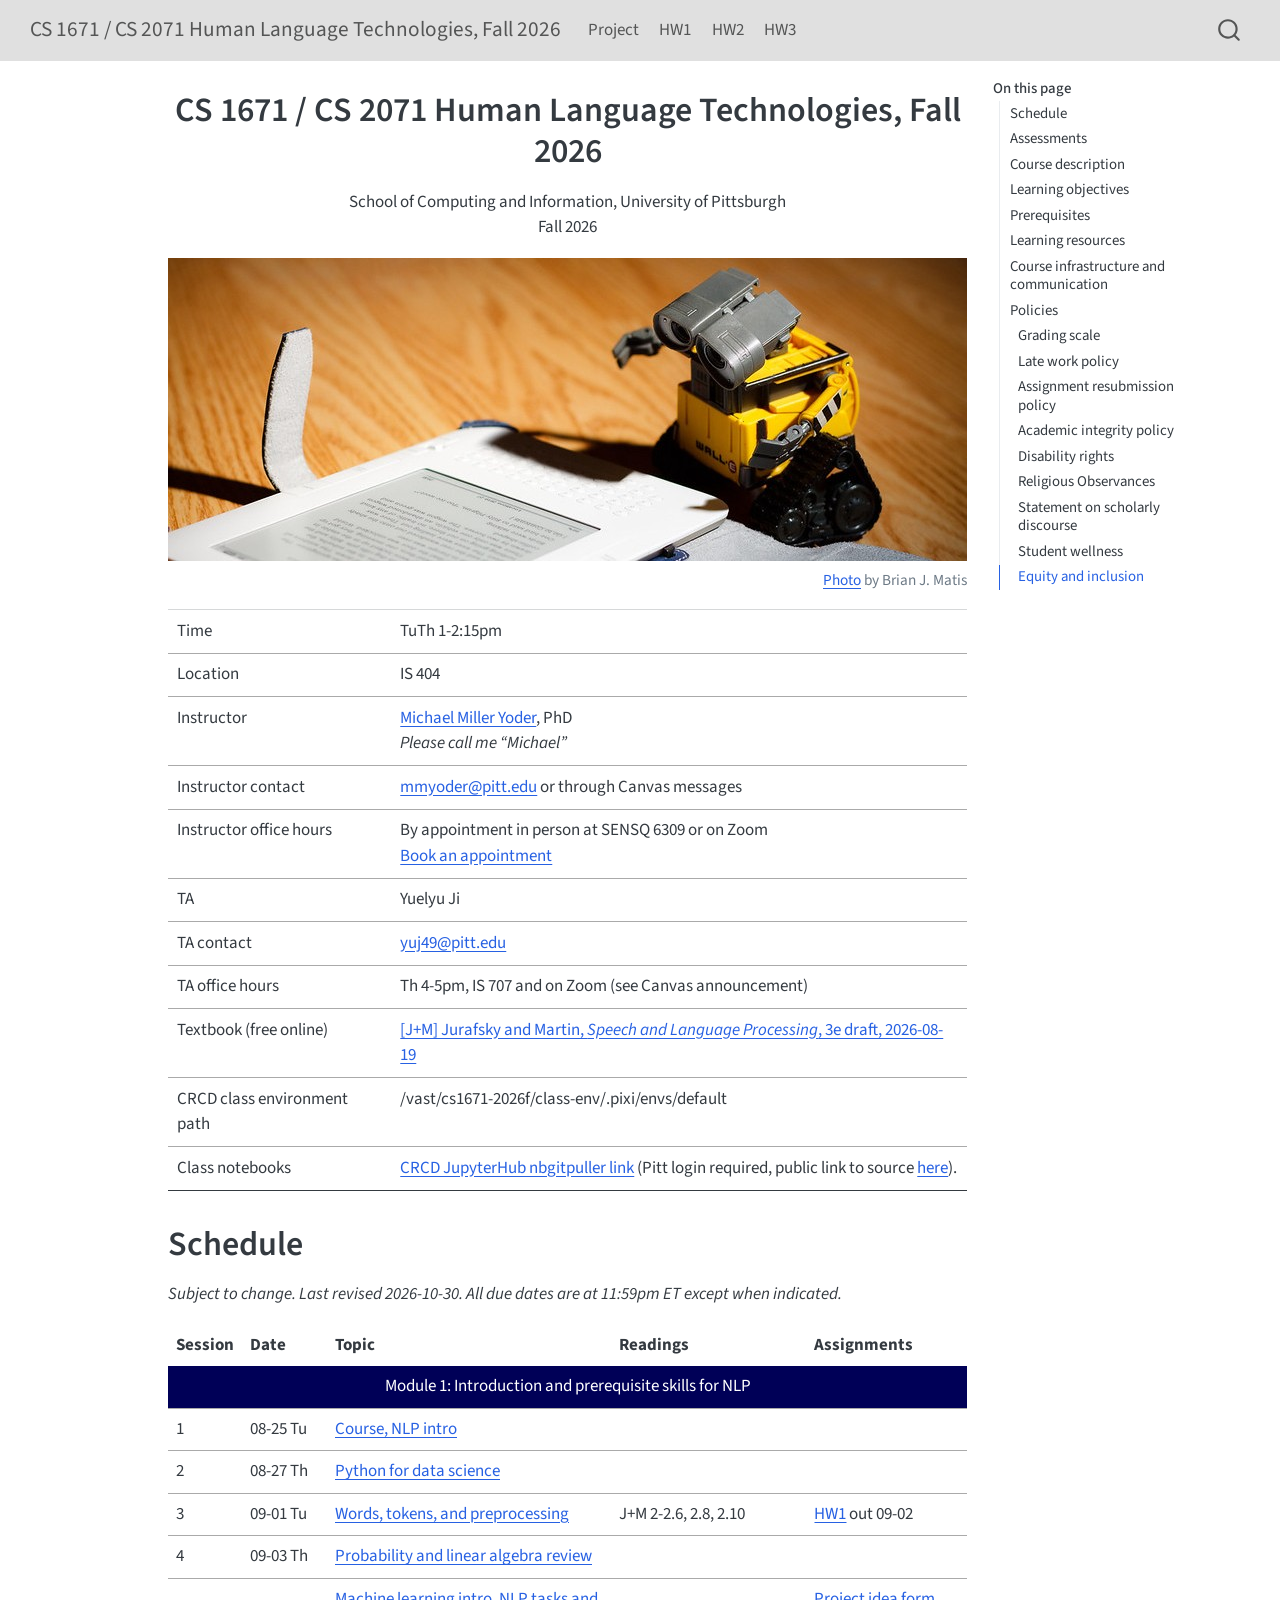
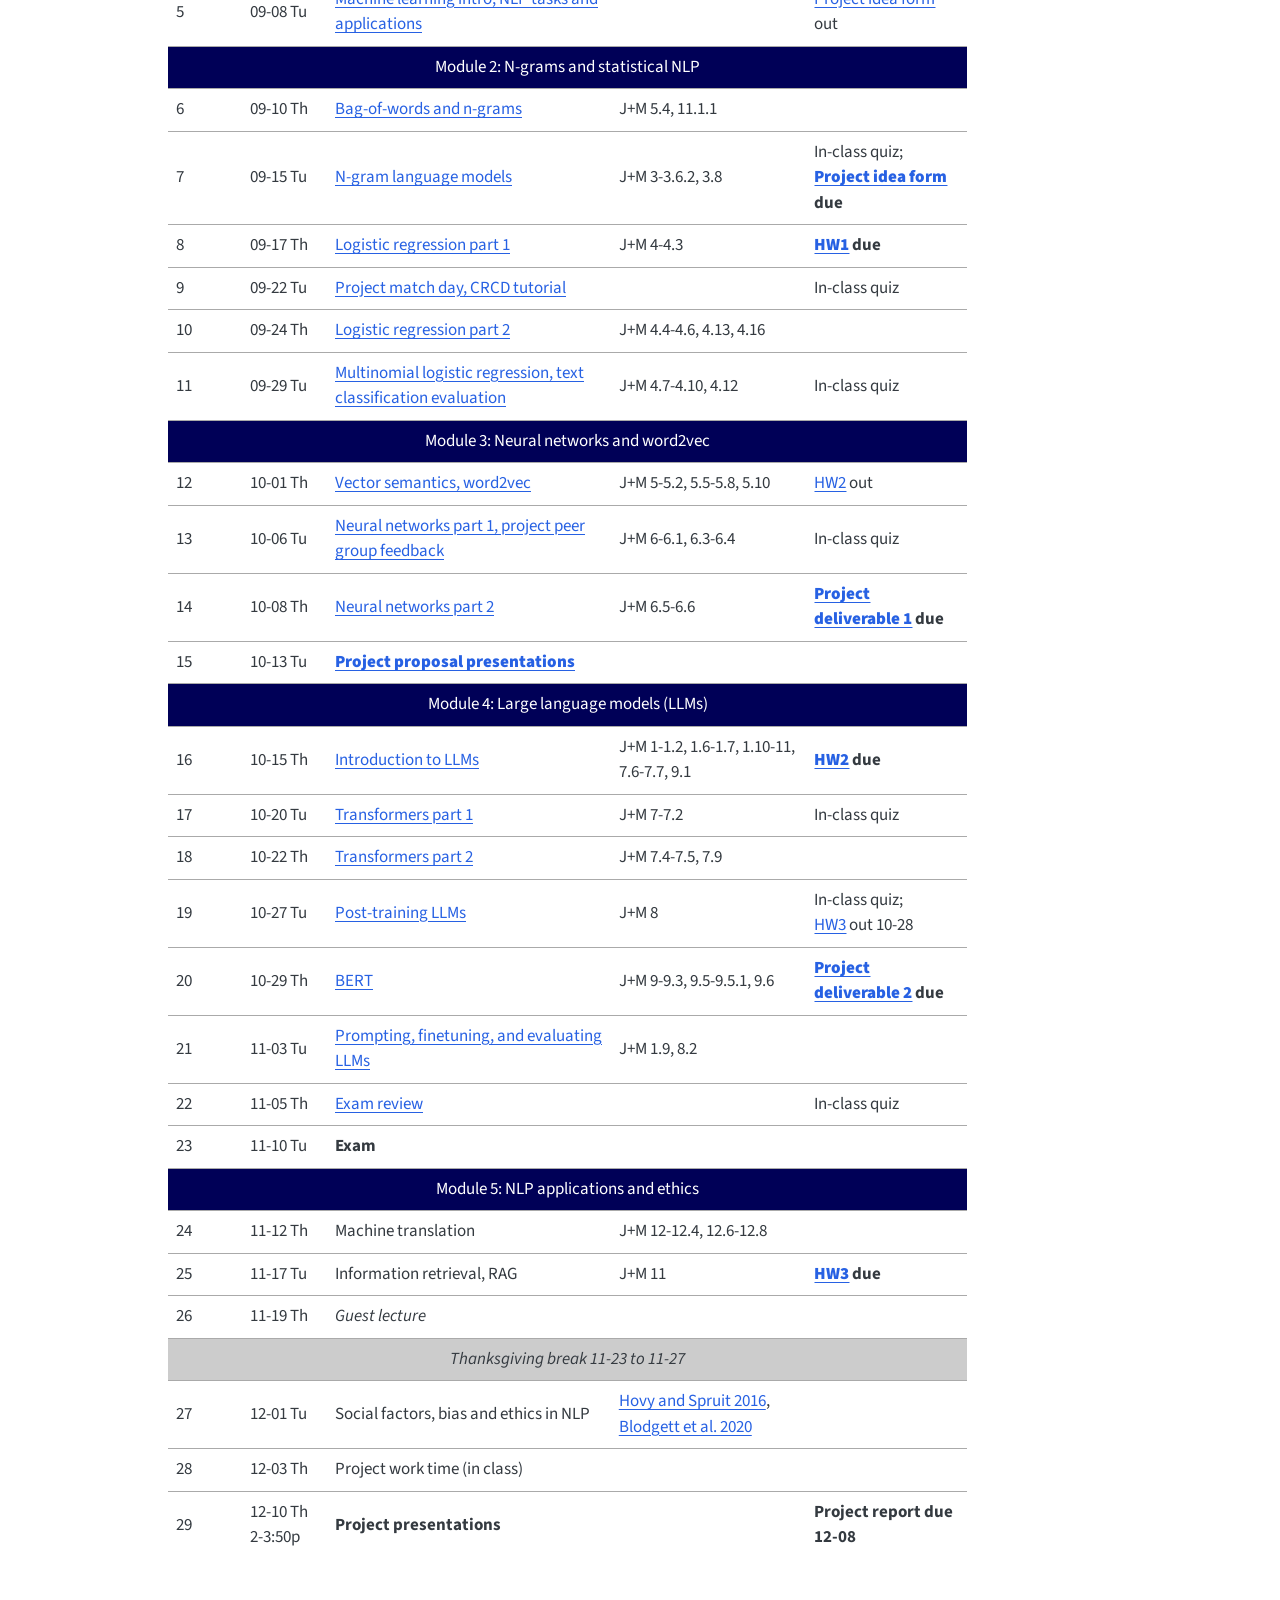
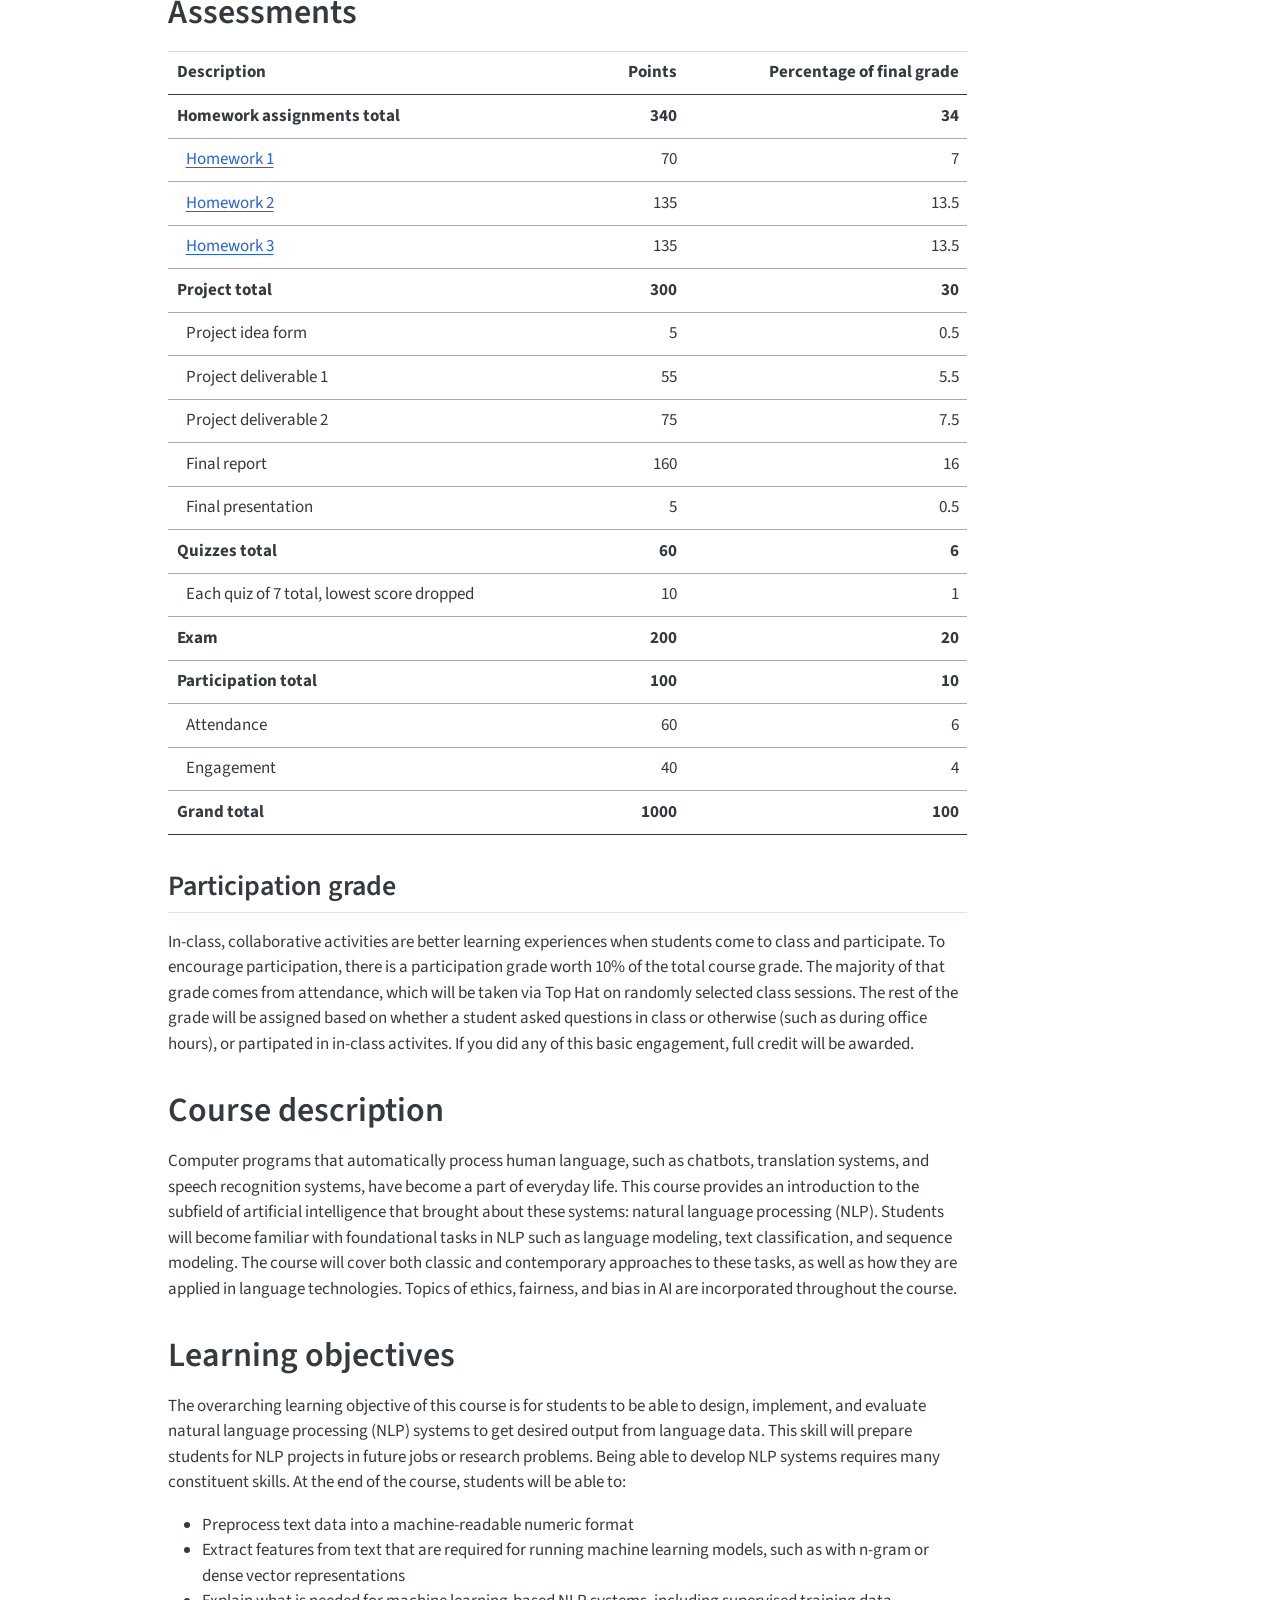
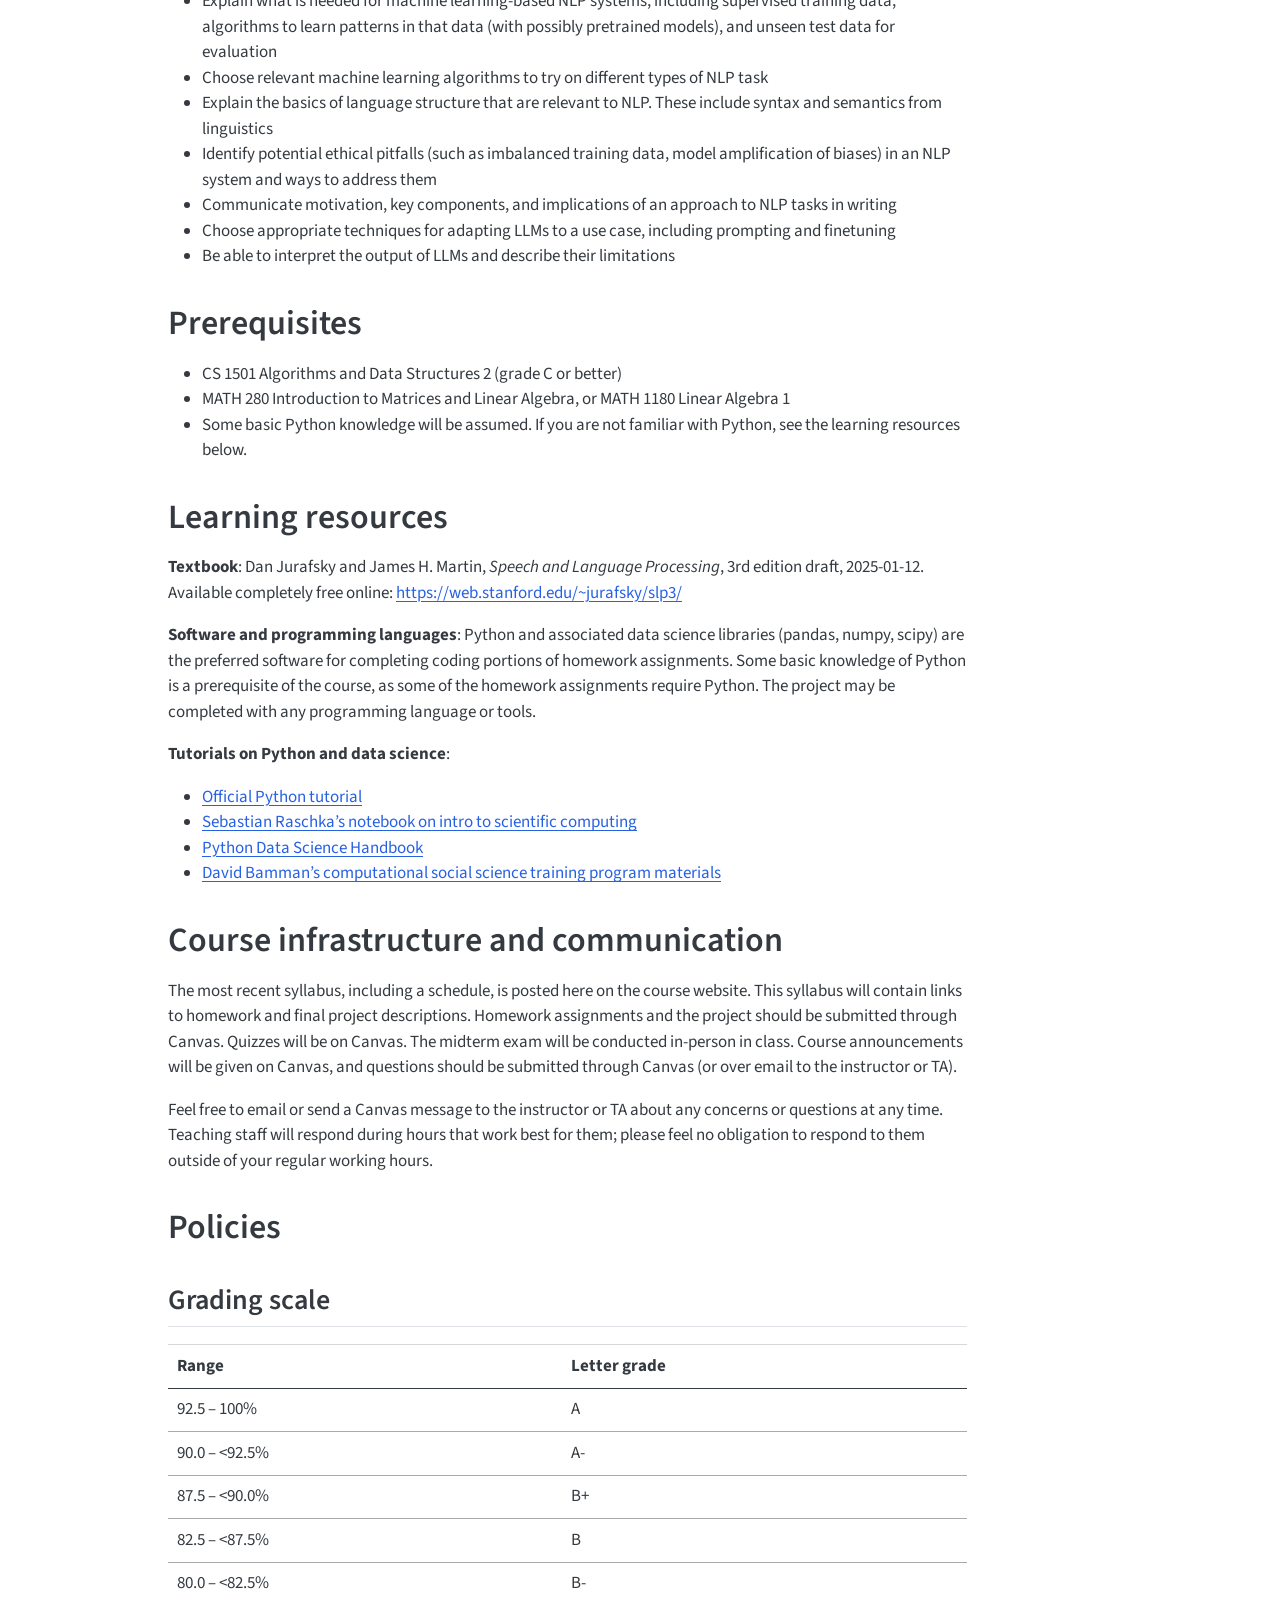
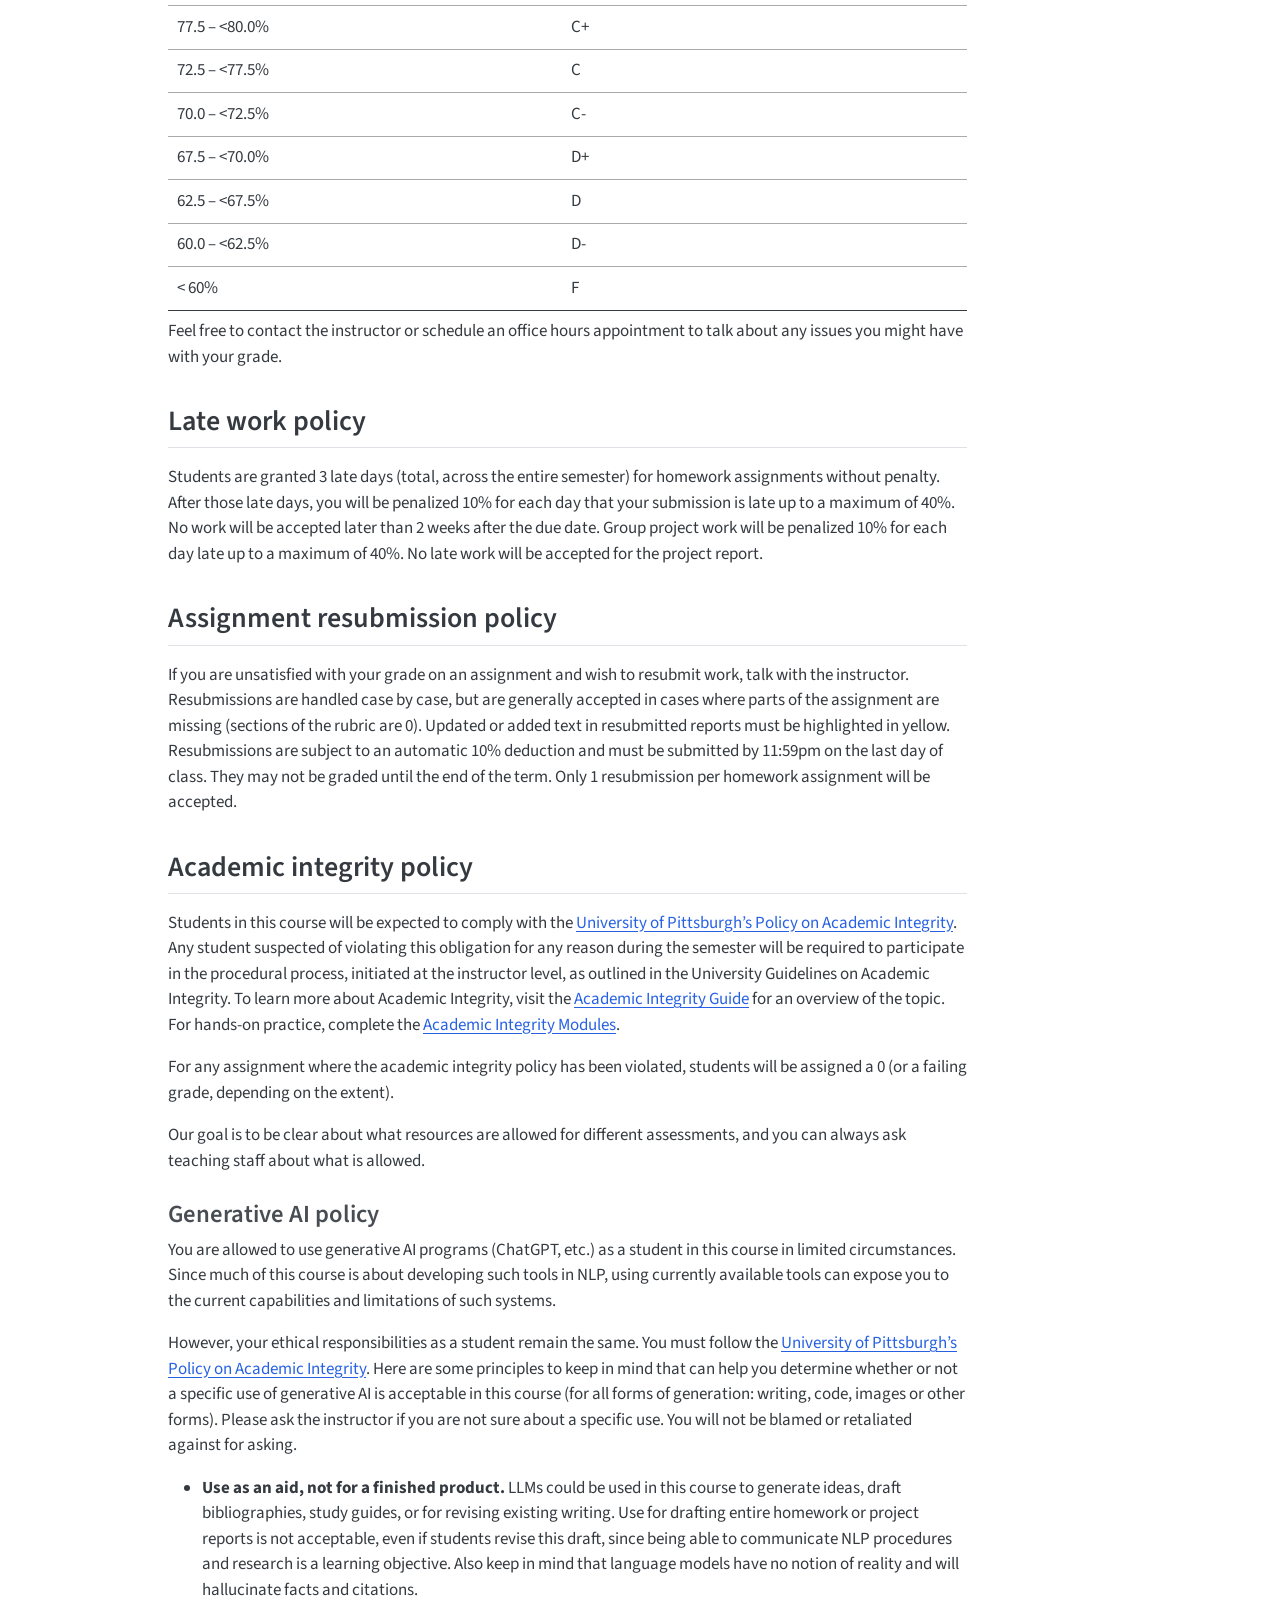
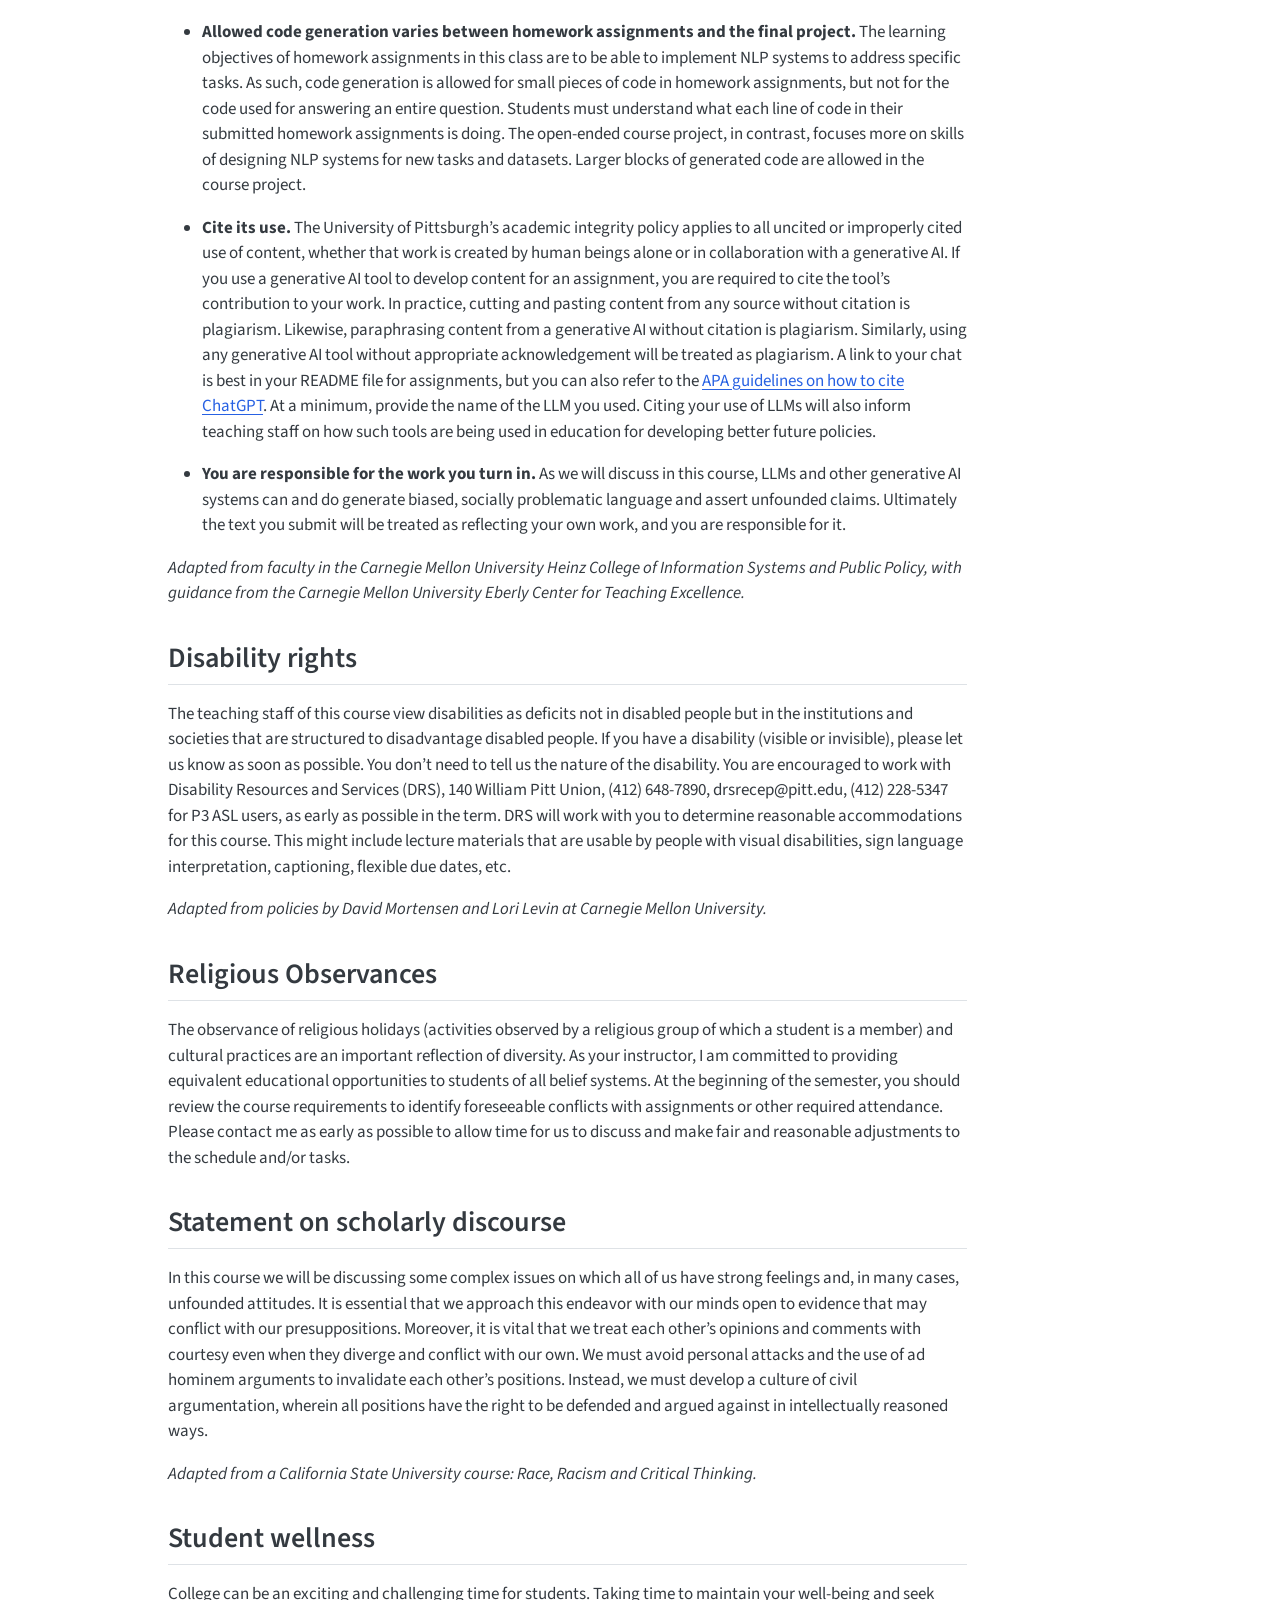
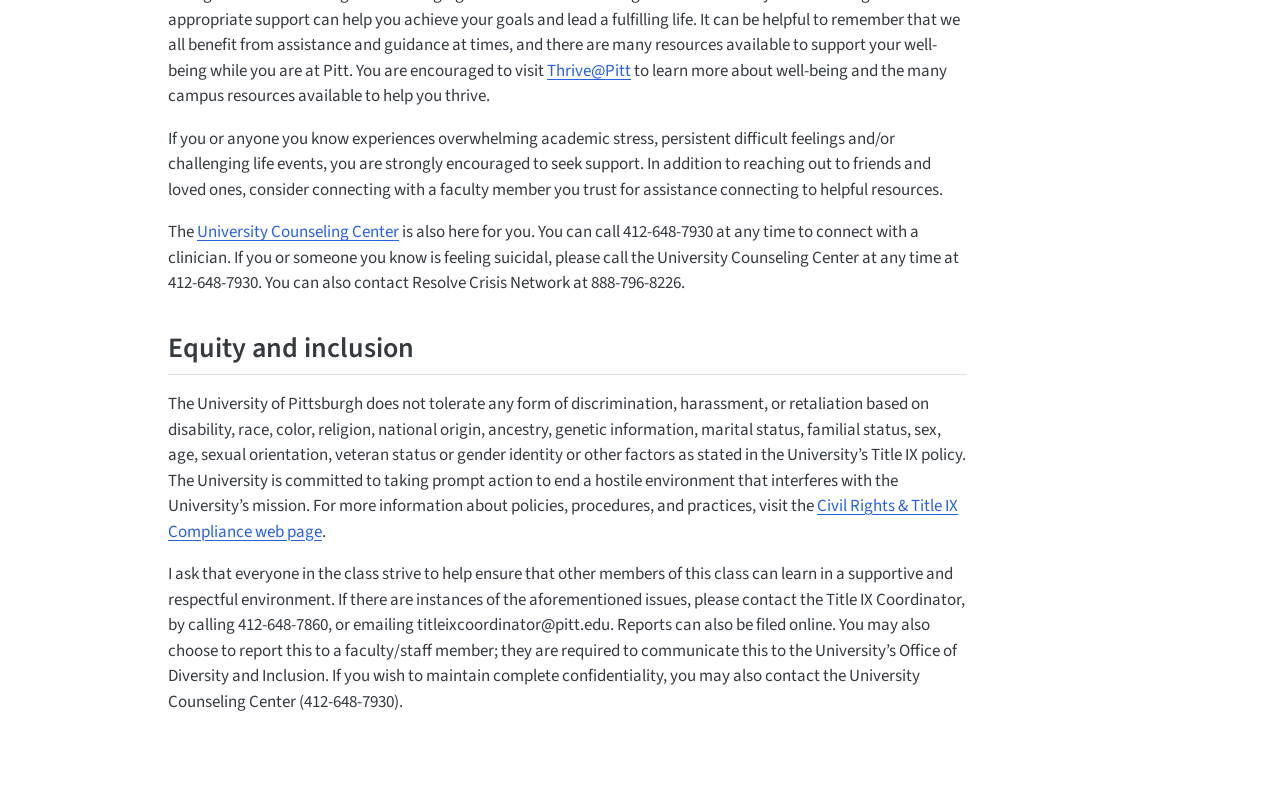
==== commit edb4c983: "session 22 slides" ====
--- a/docs/index.html
+++ b/docs/index.html
@@ -626,7 +626,7 @@
 11-05 Th
 </td>
 <td>
-Exam review
+<a href="slides/session22_cs1671_fall2026.pdf">Exam review</a>
 </td>
 <td>
 </td>
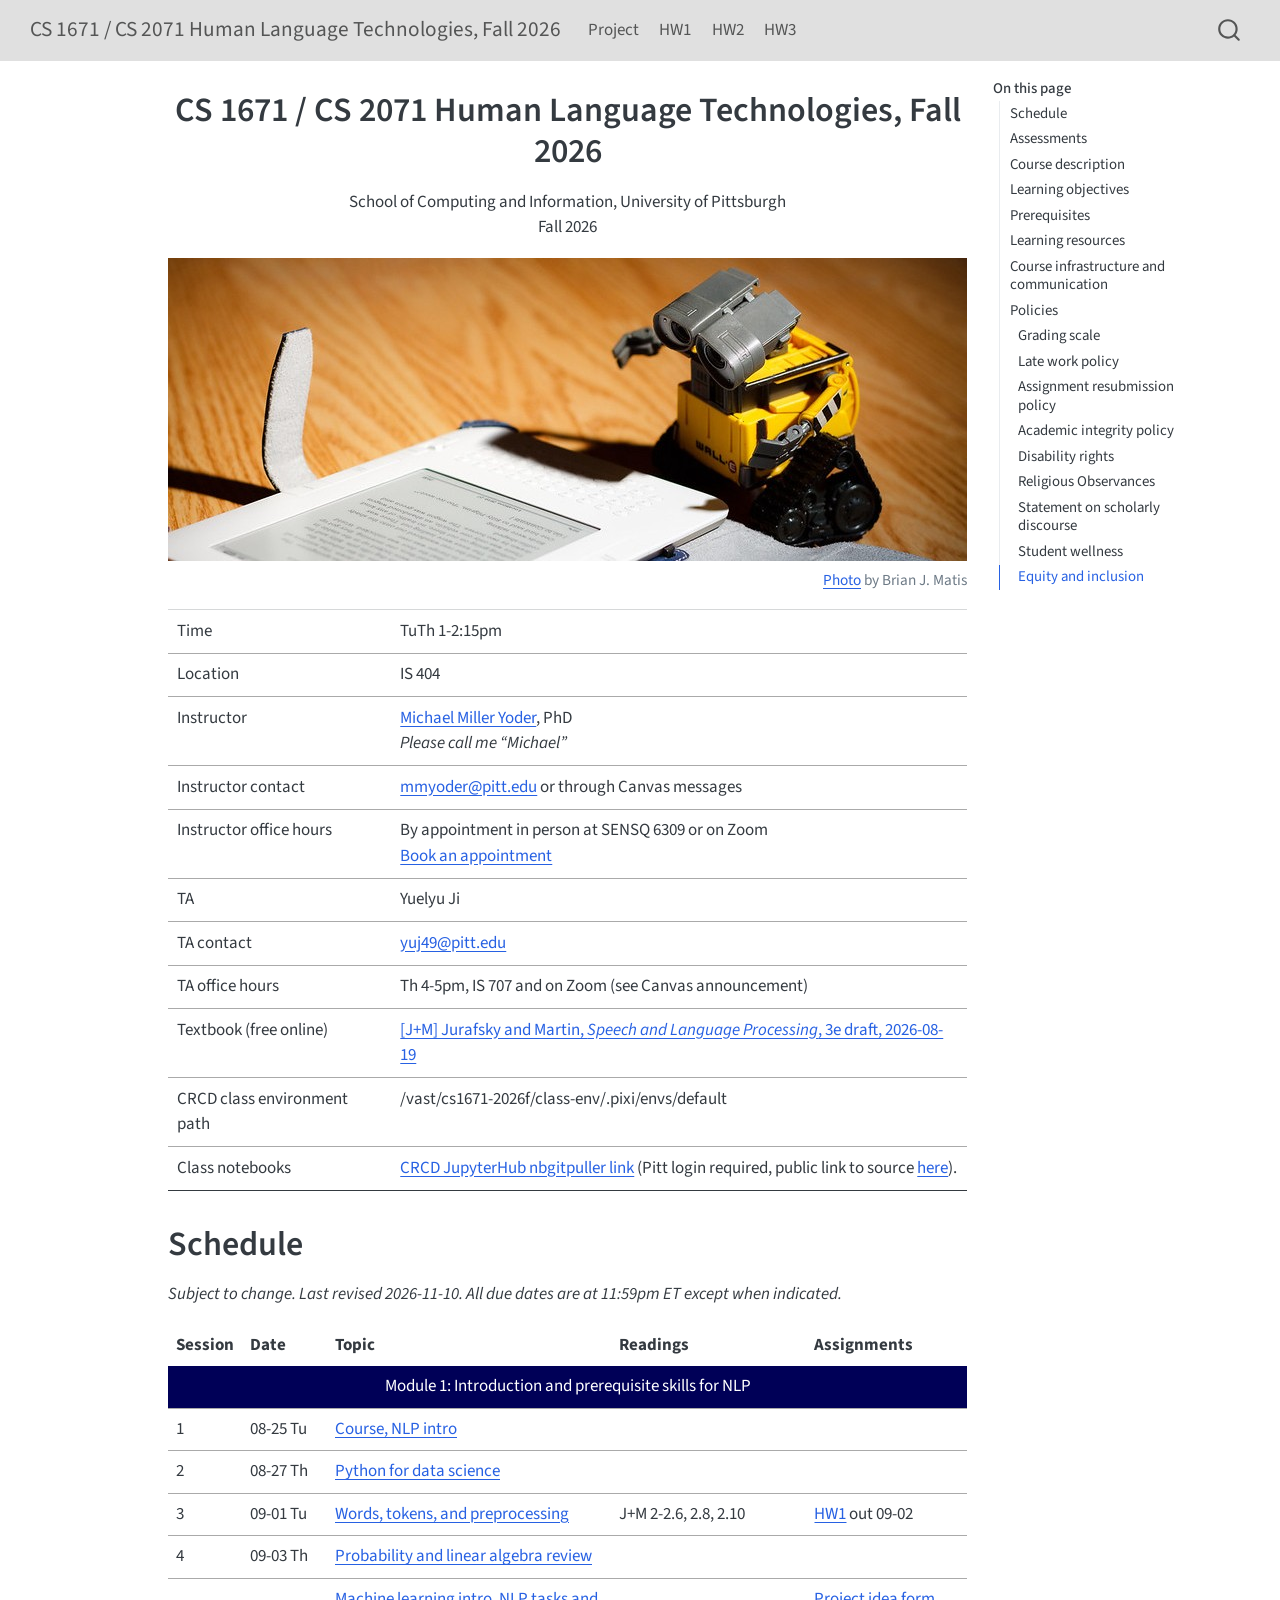
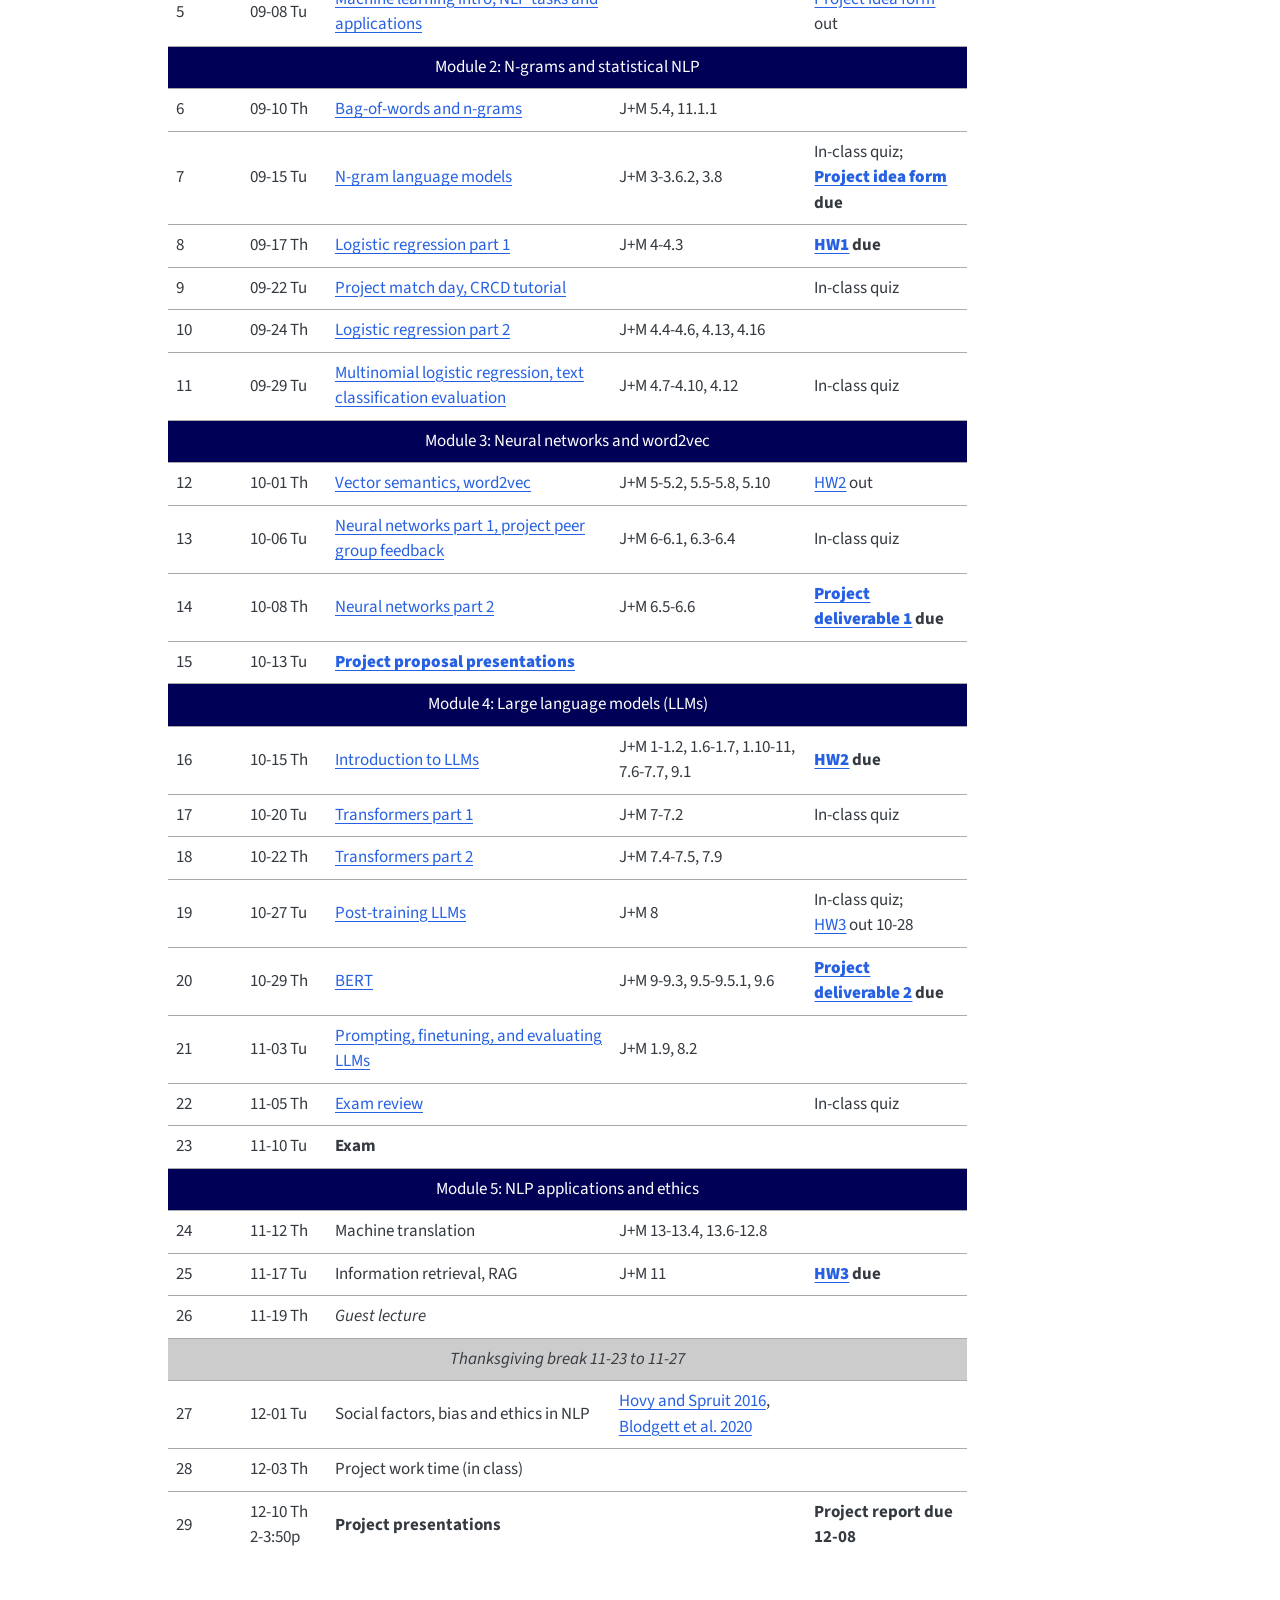
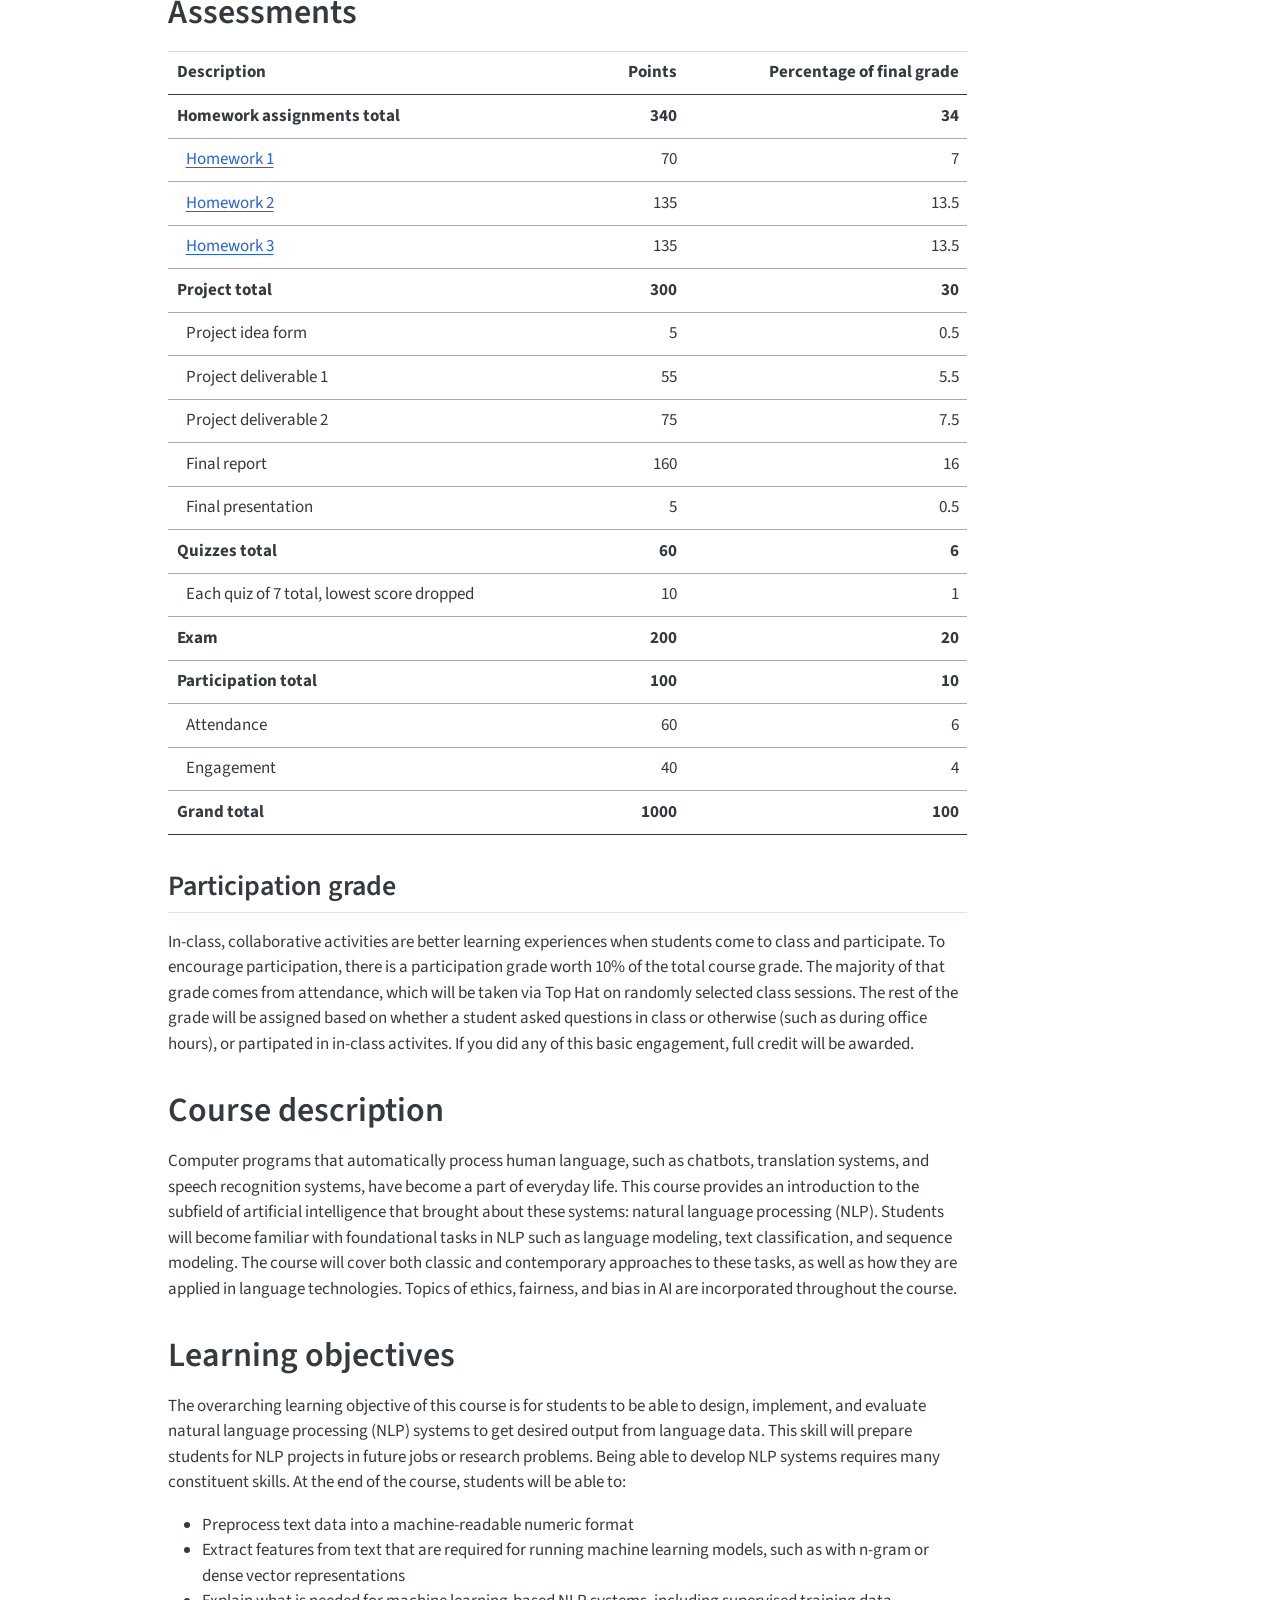
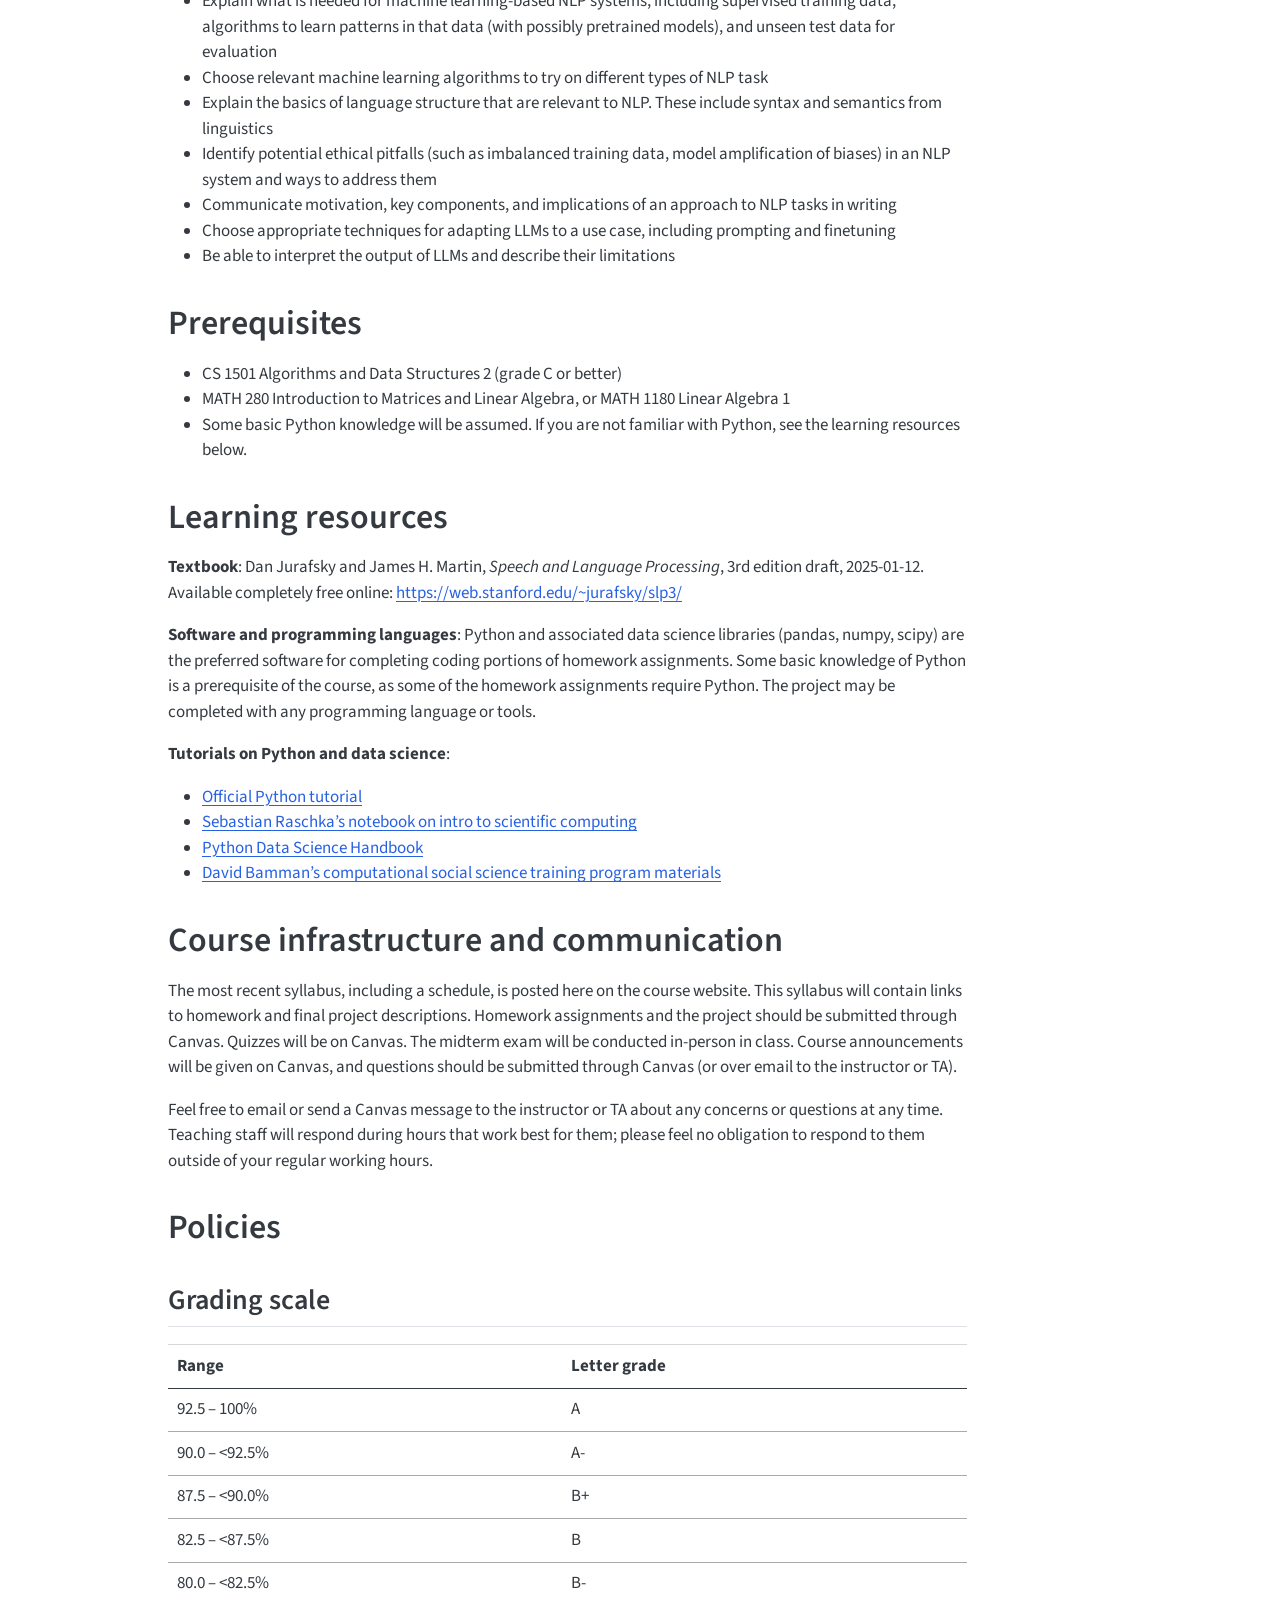
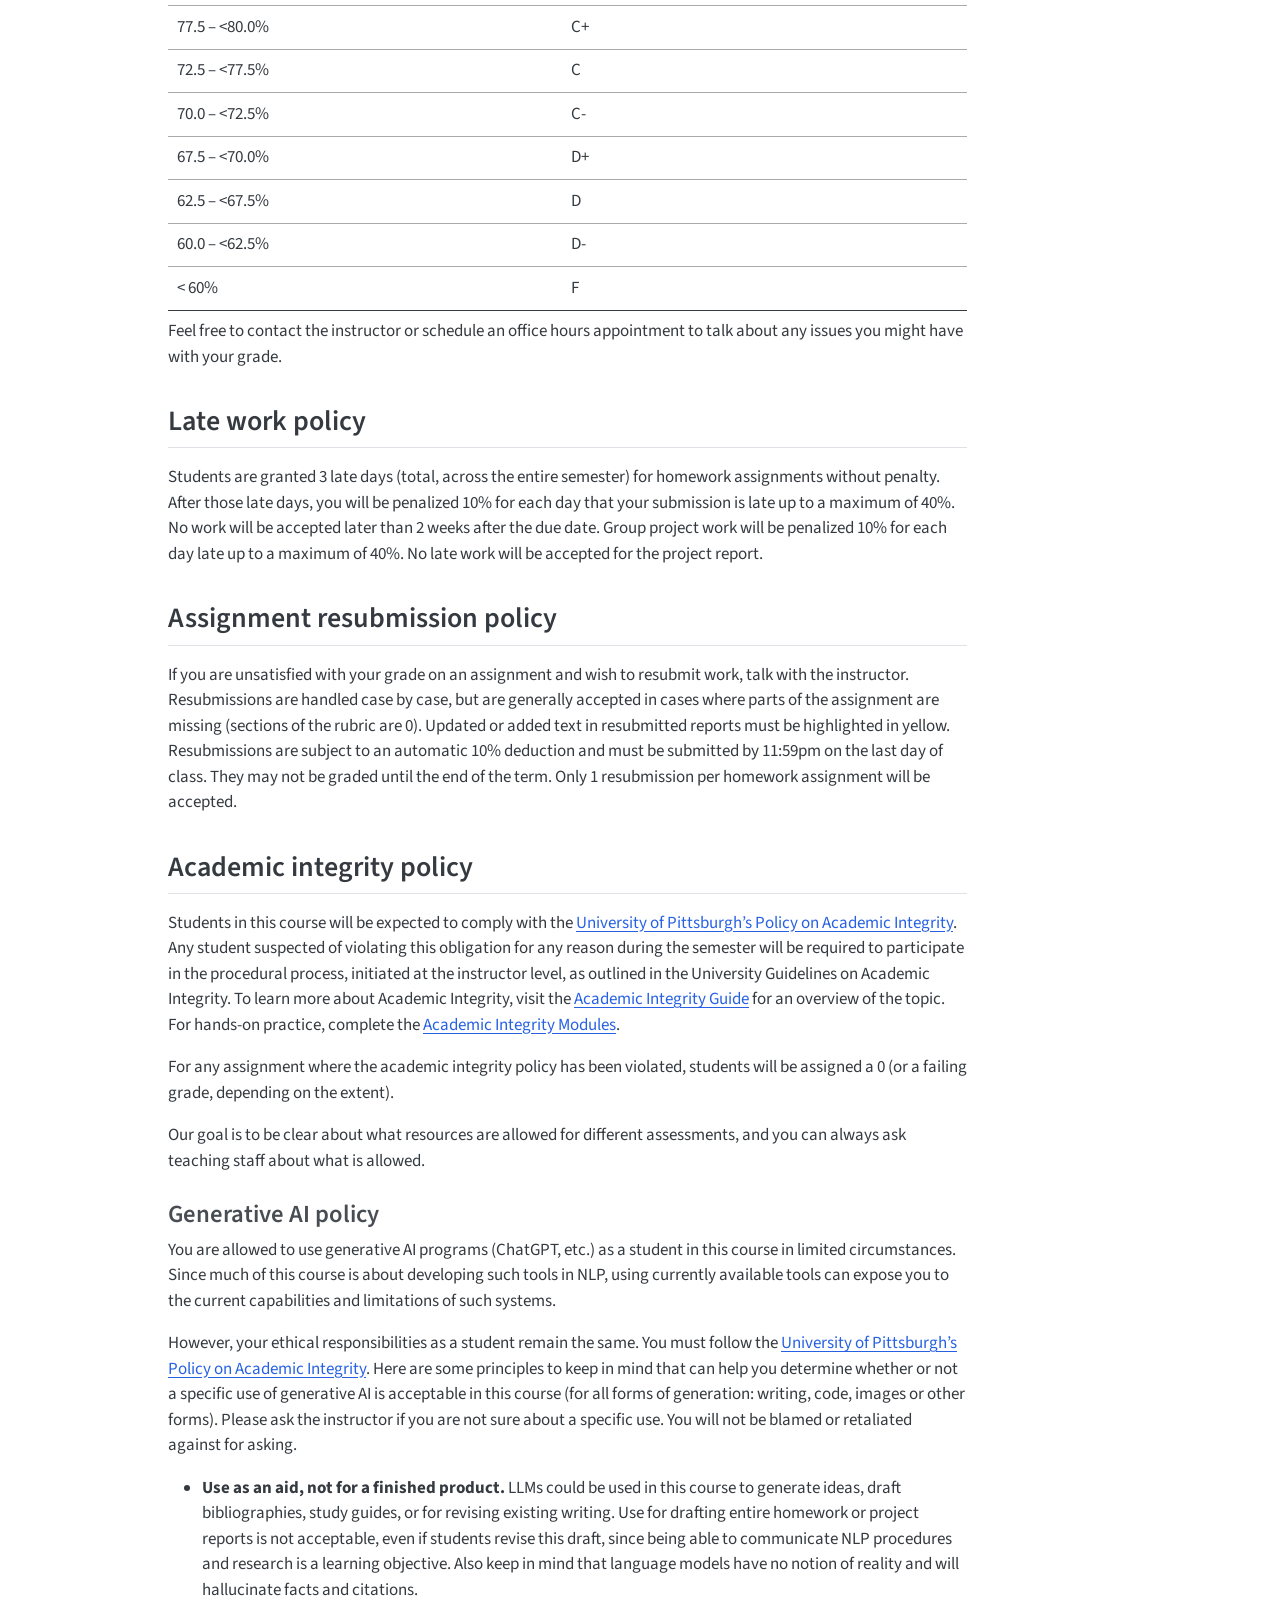
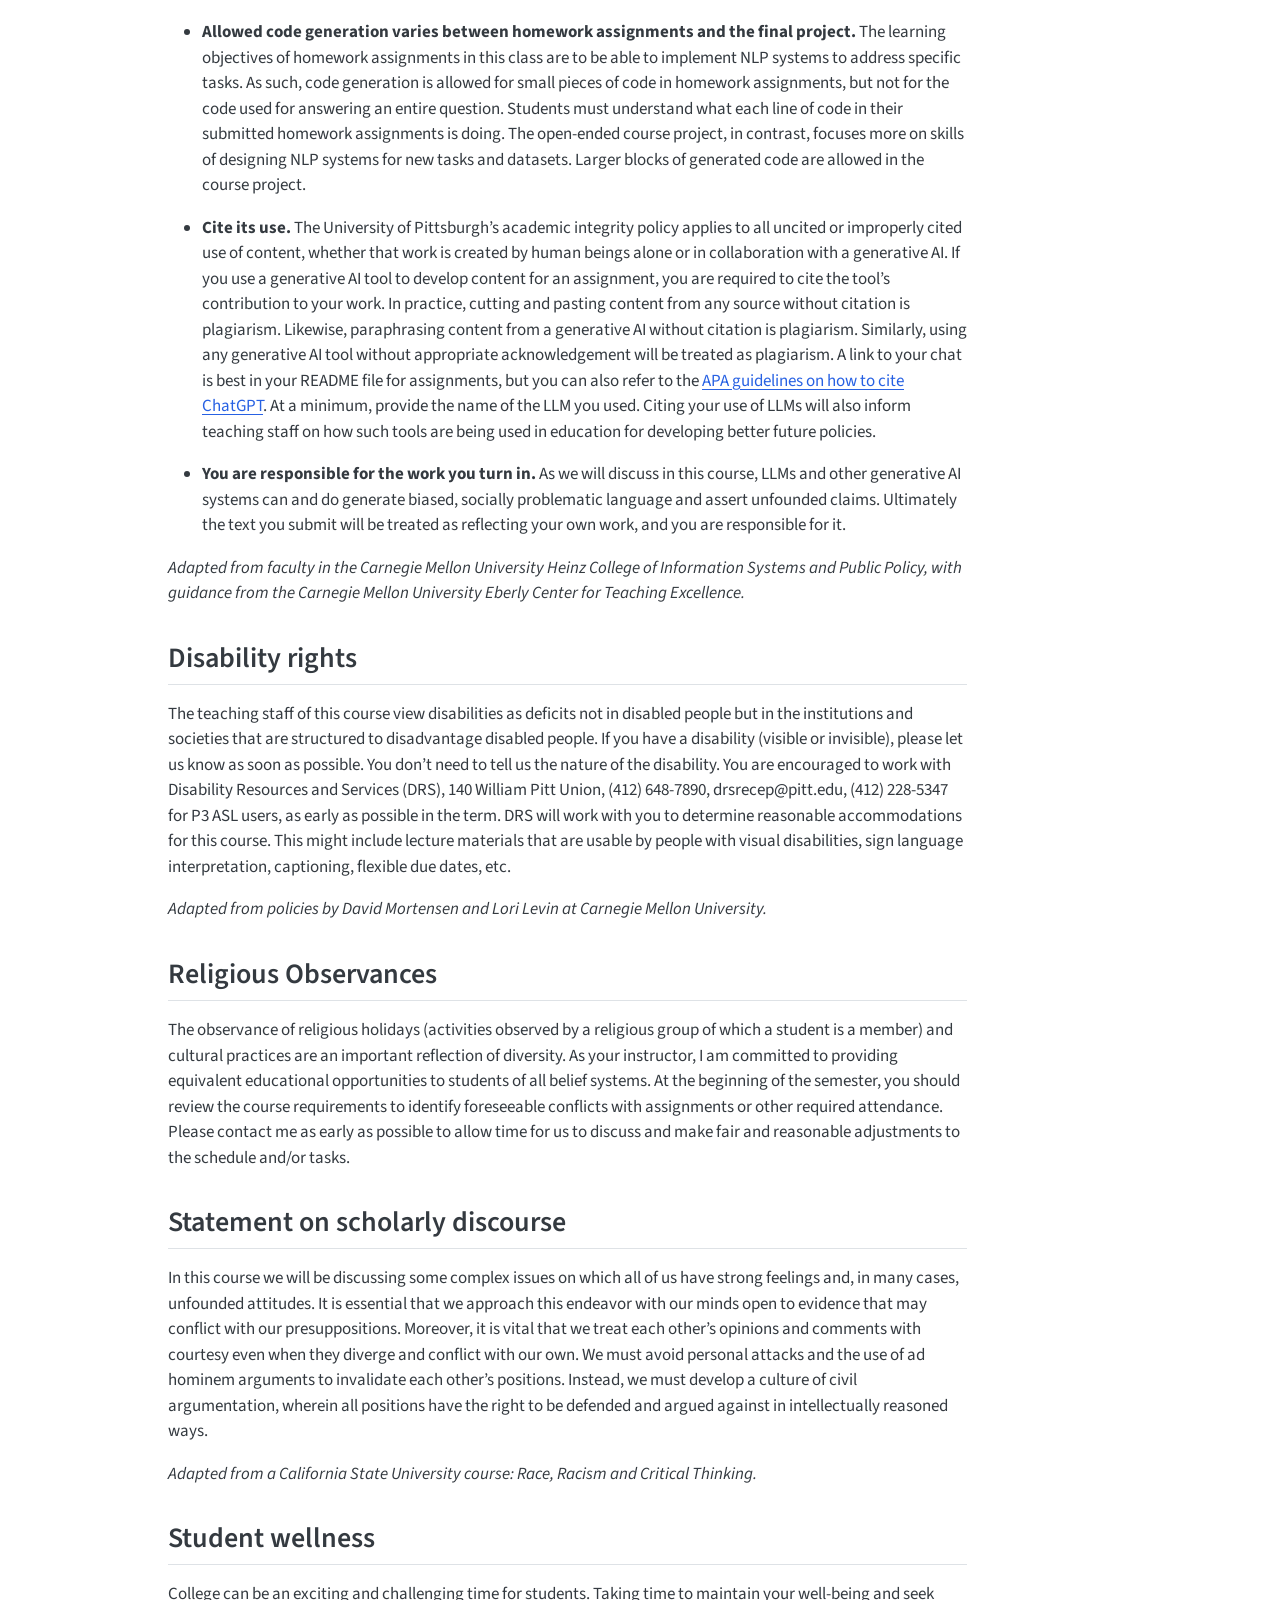
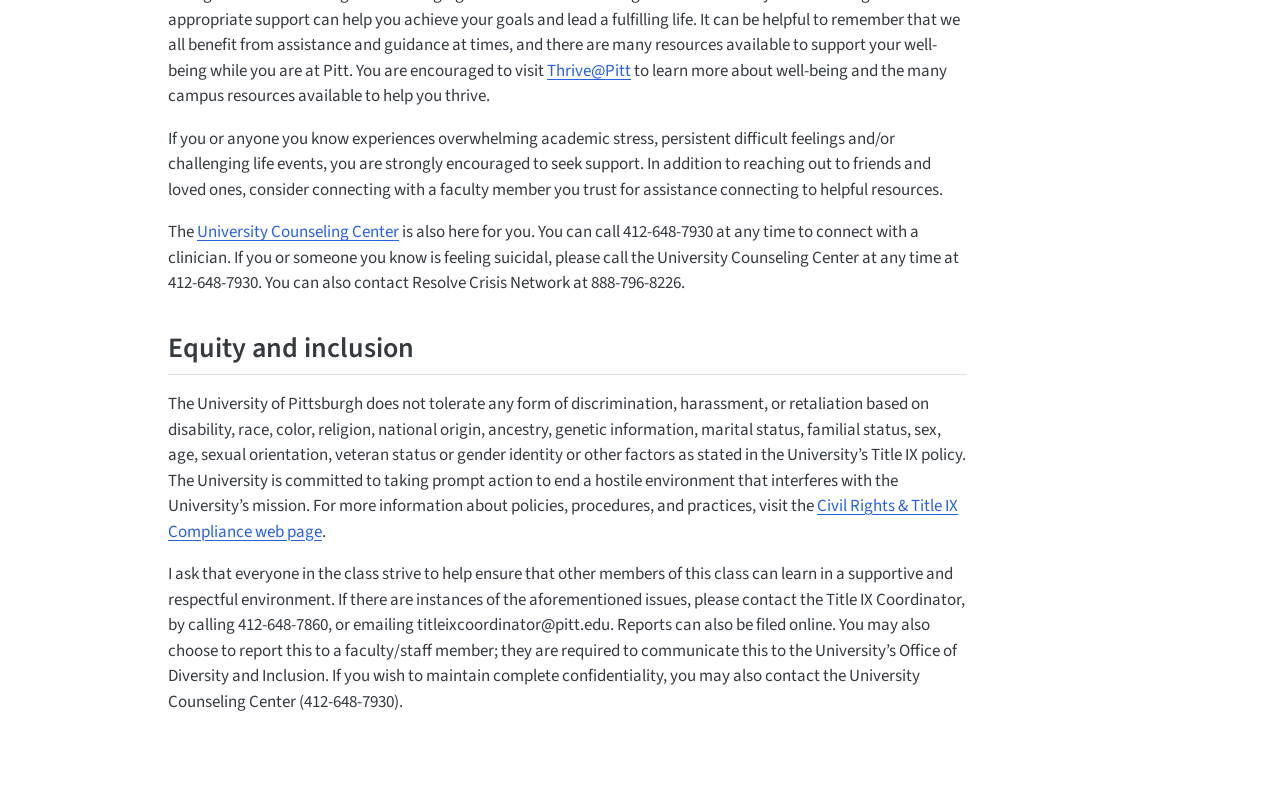
==== commit c48b66e8: "session 24 reading" ====
--- a/docs/index.html
+++ b/docs/index.html
@@ -234,7 +234,7 @@
 </table>
 <section id="schedule" class="level1">
 <h1>Schedule</h1>
-<p><em>Subject to change. Last revised 2026-10-30. All due dates are at 11:59pm ET except when indicated.</em></p>
+<p><em>Subject to change. Last revised 2026-11-10. All due dates are at 11:59pm ET except when indicated.</em></p>
 <table class="schedule">
 <thead>
 <tr>
@@ -665,7 +665,7 @@
 Machine translation
 </td>
 <td>
-J+M 12-12.4, 12.6-12.8
+J+M 13-13.4, 13.6-12.8
 </td>
 <td>
 </td>
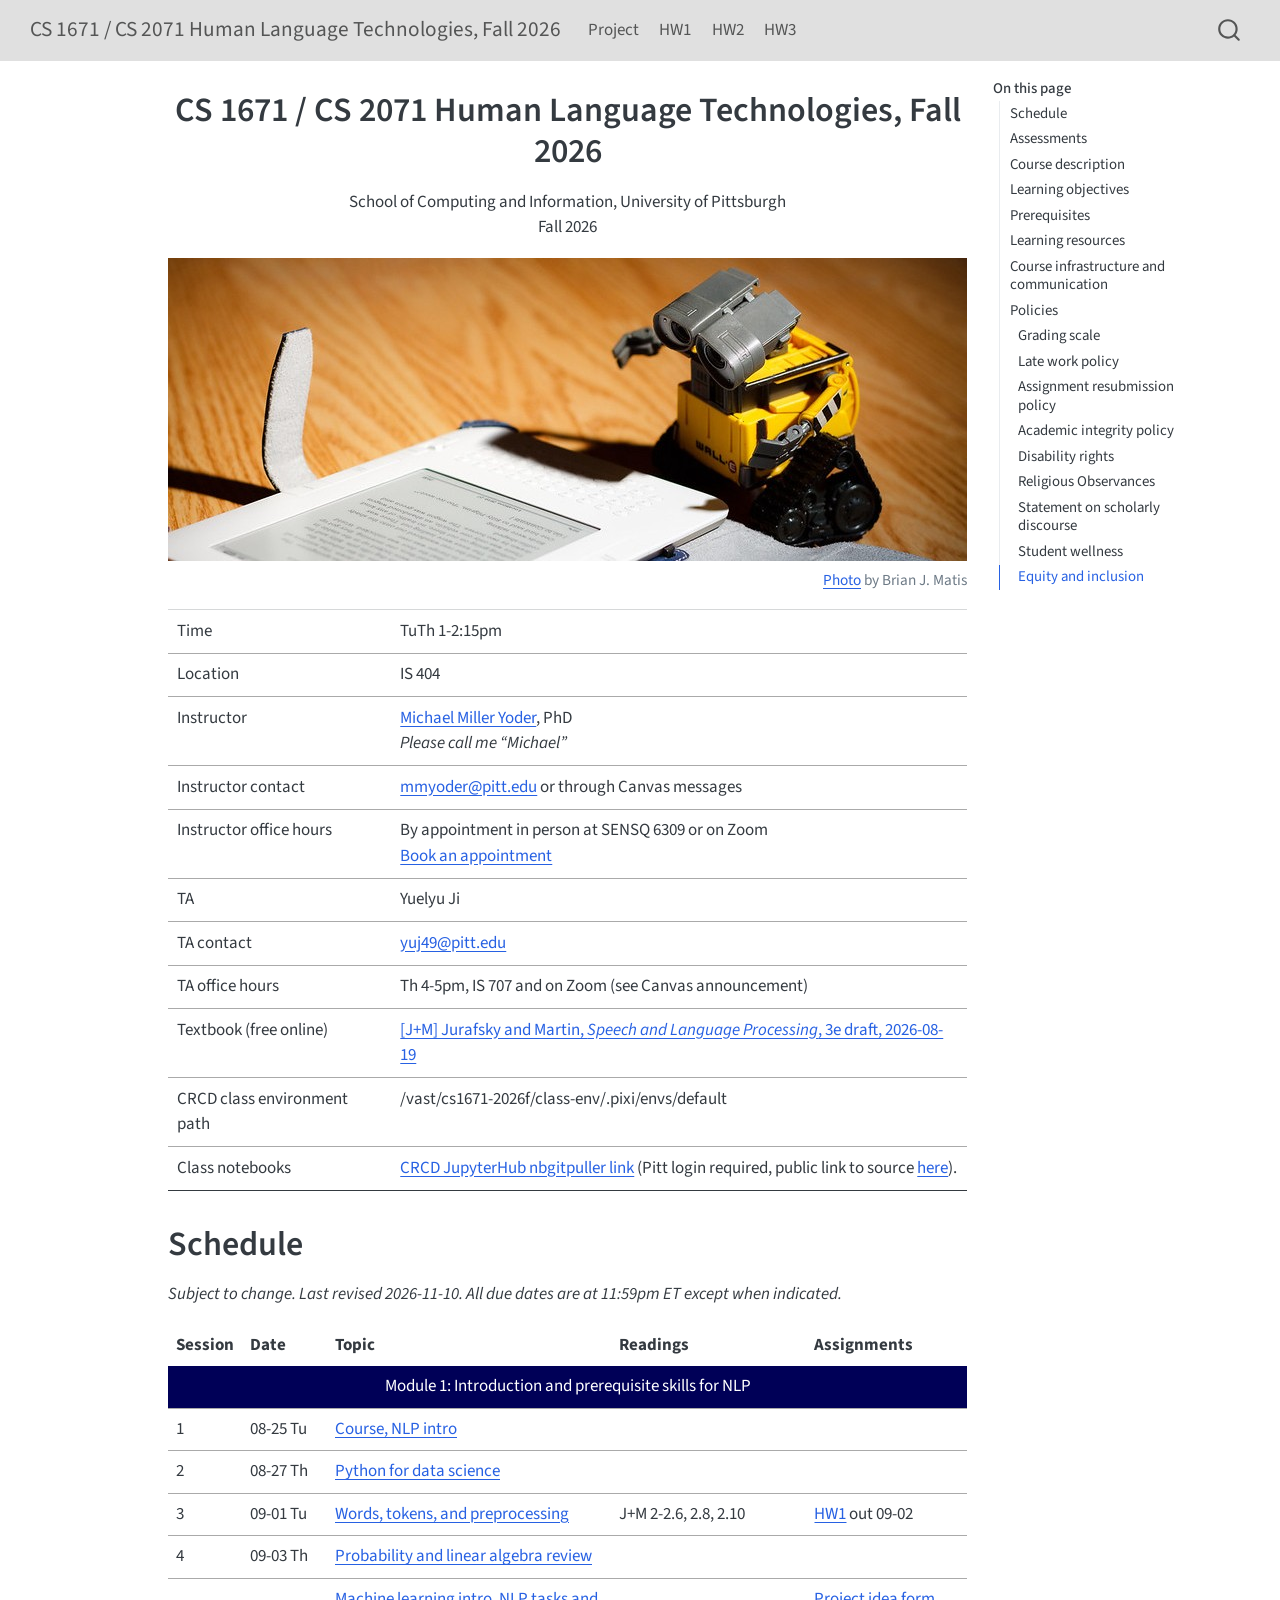
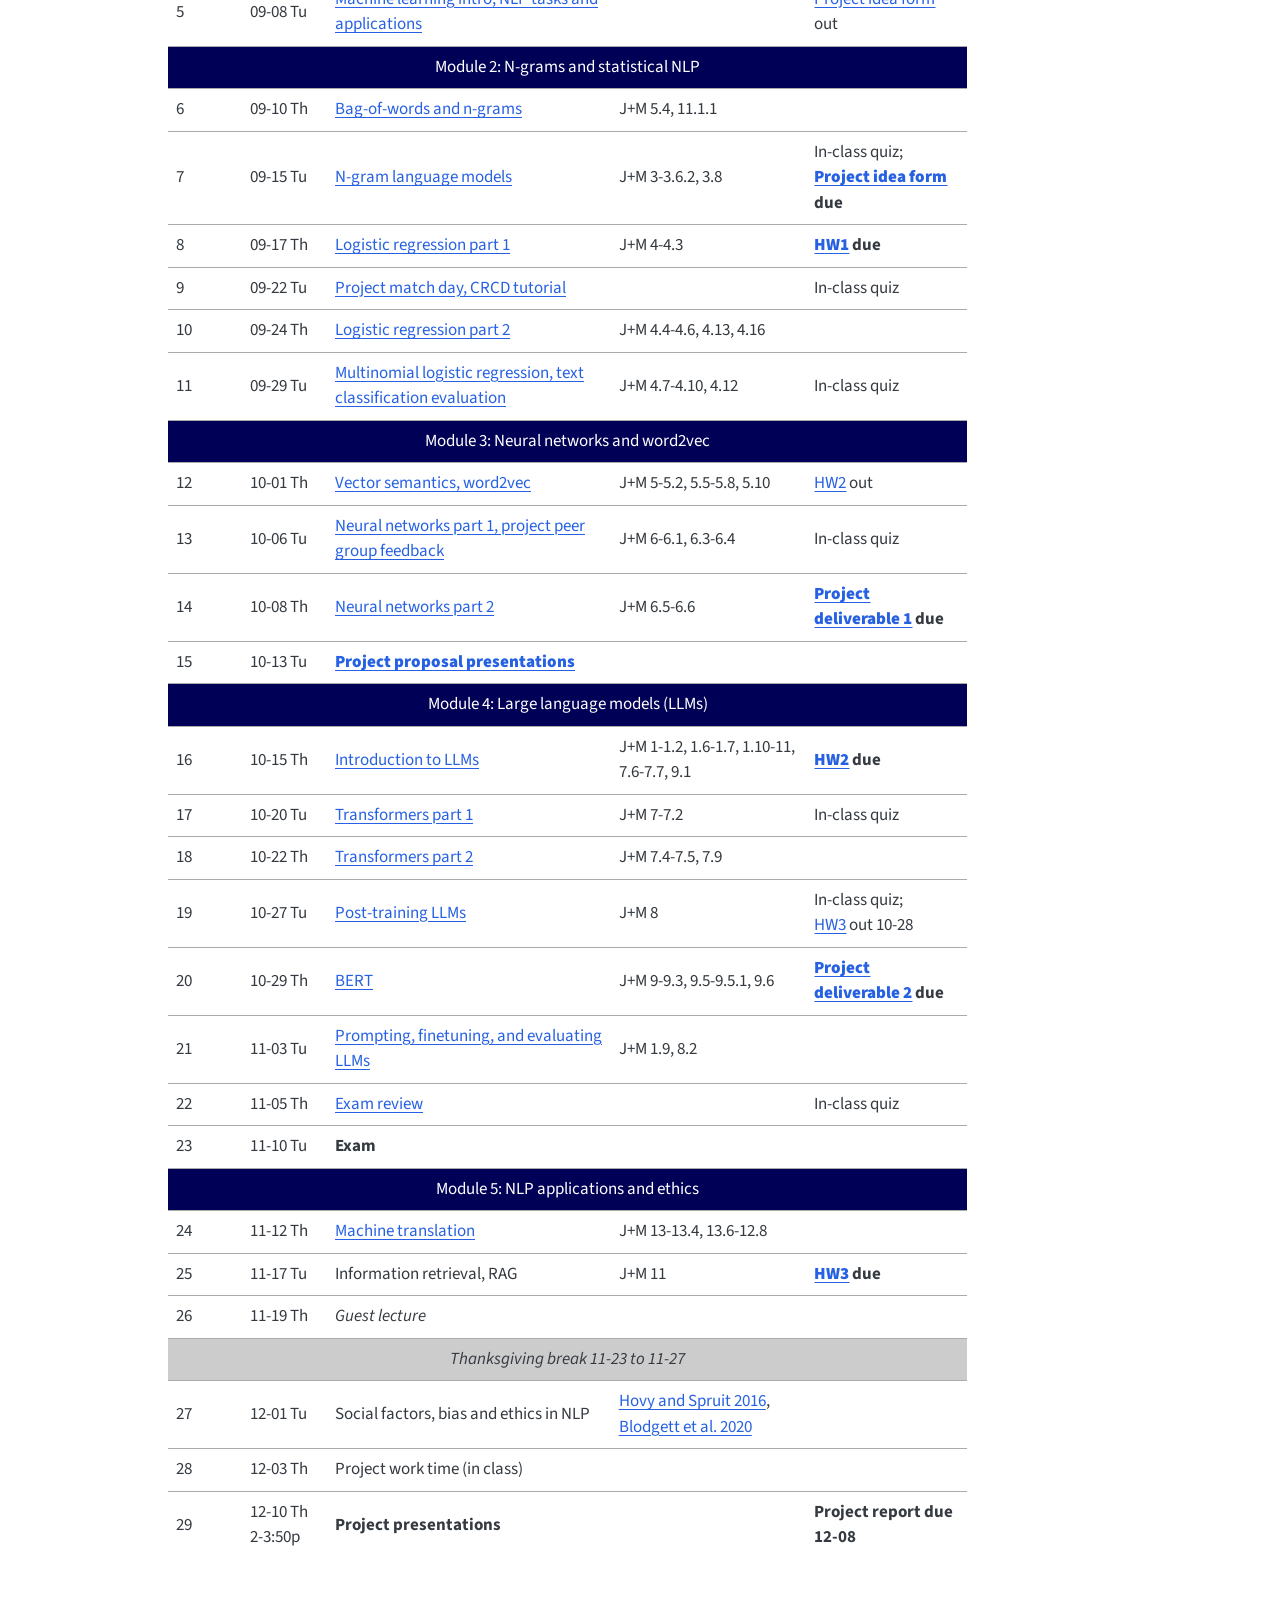
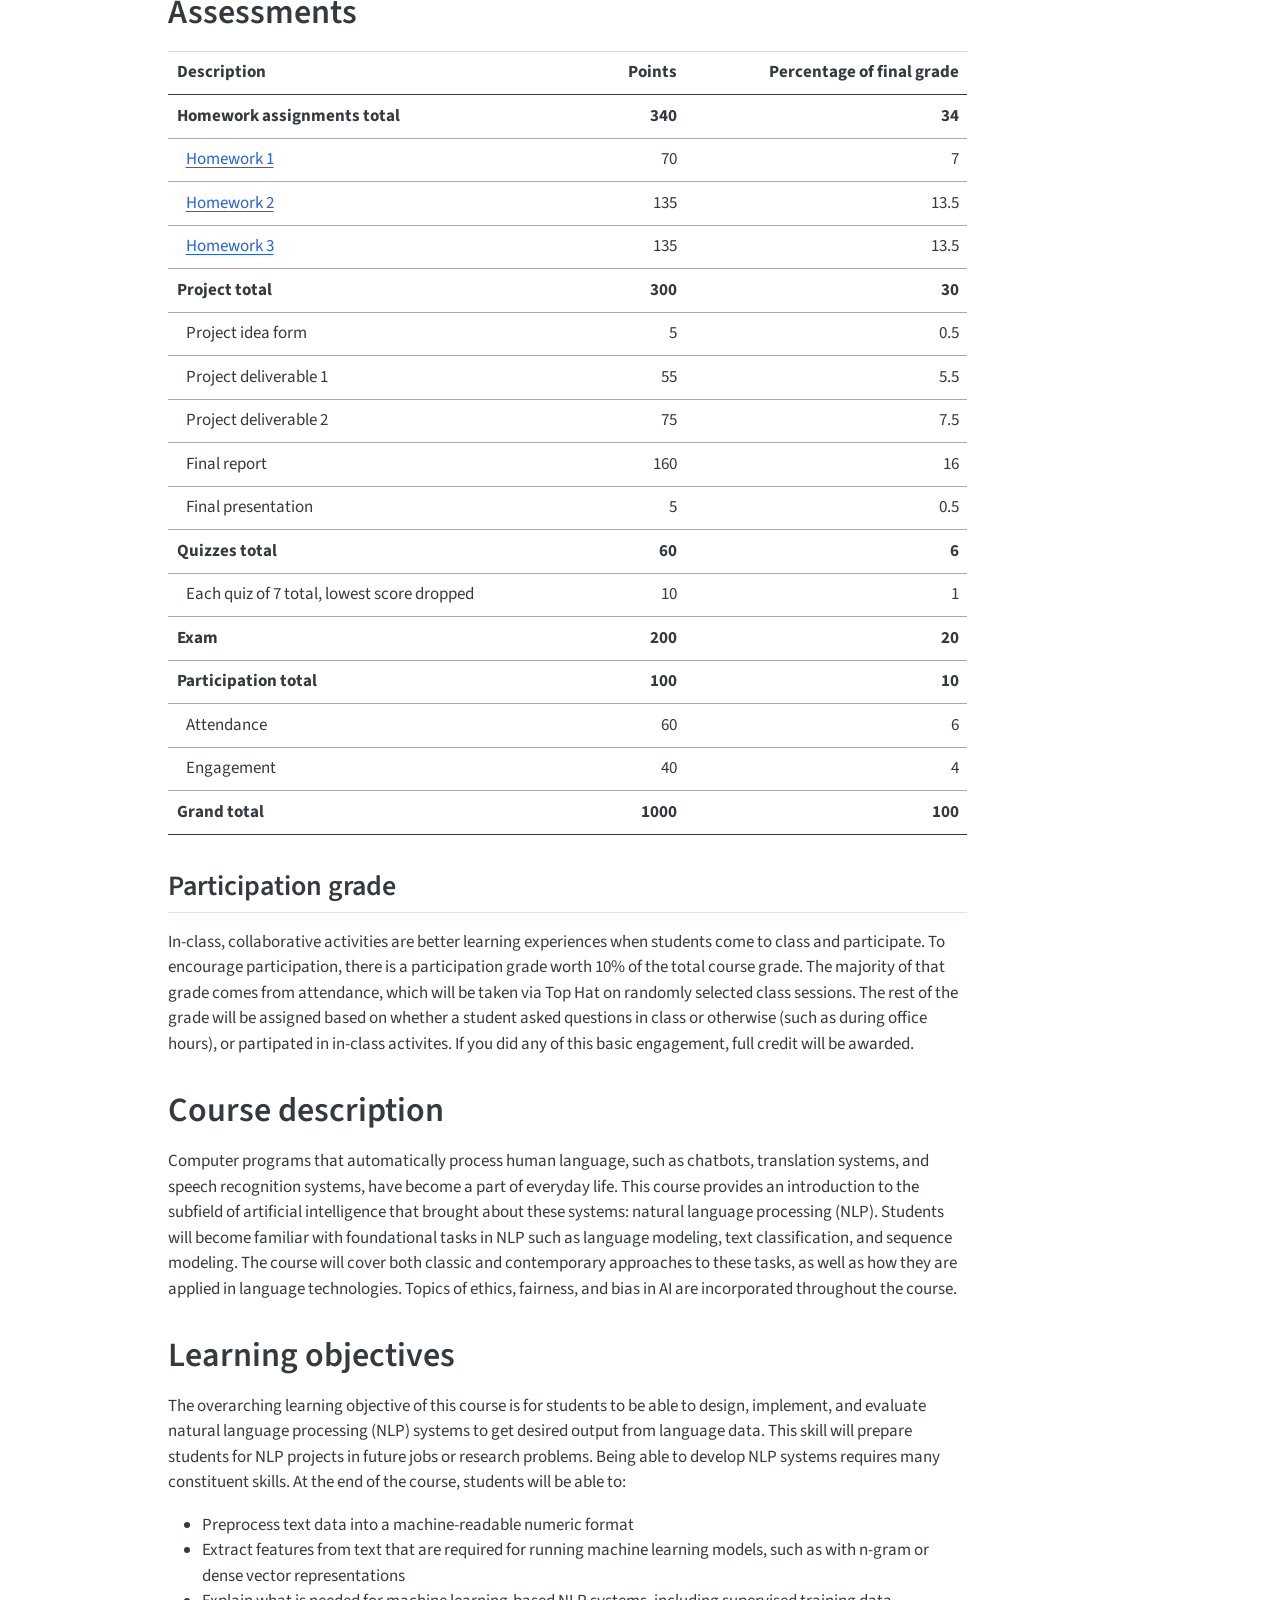
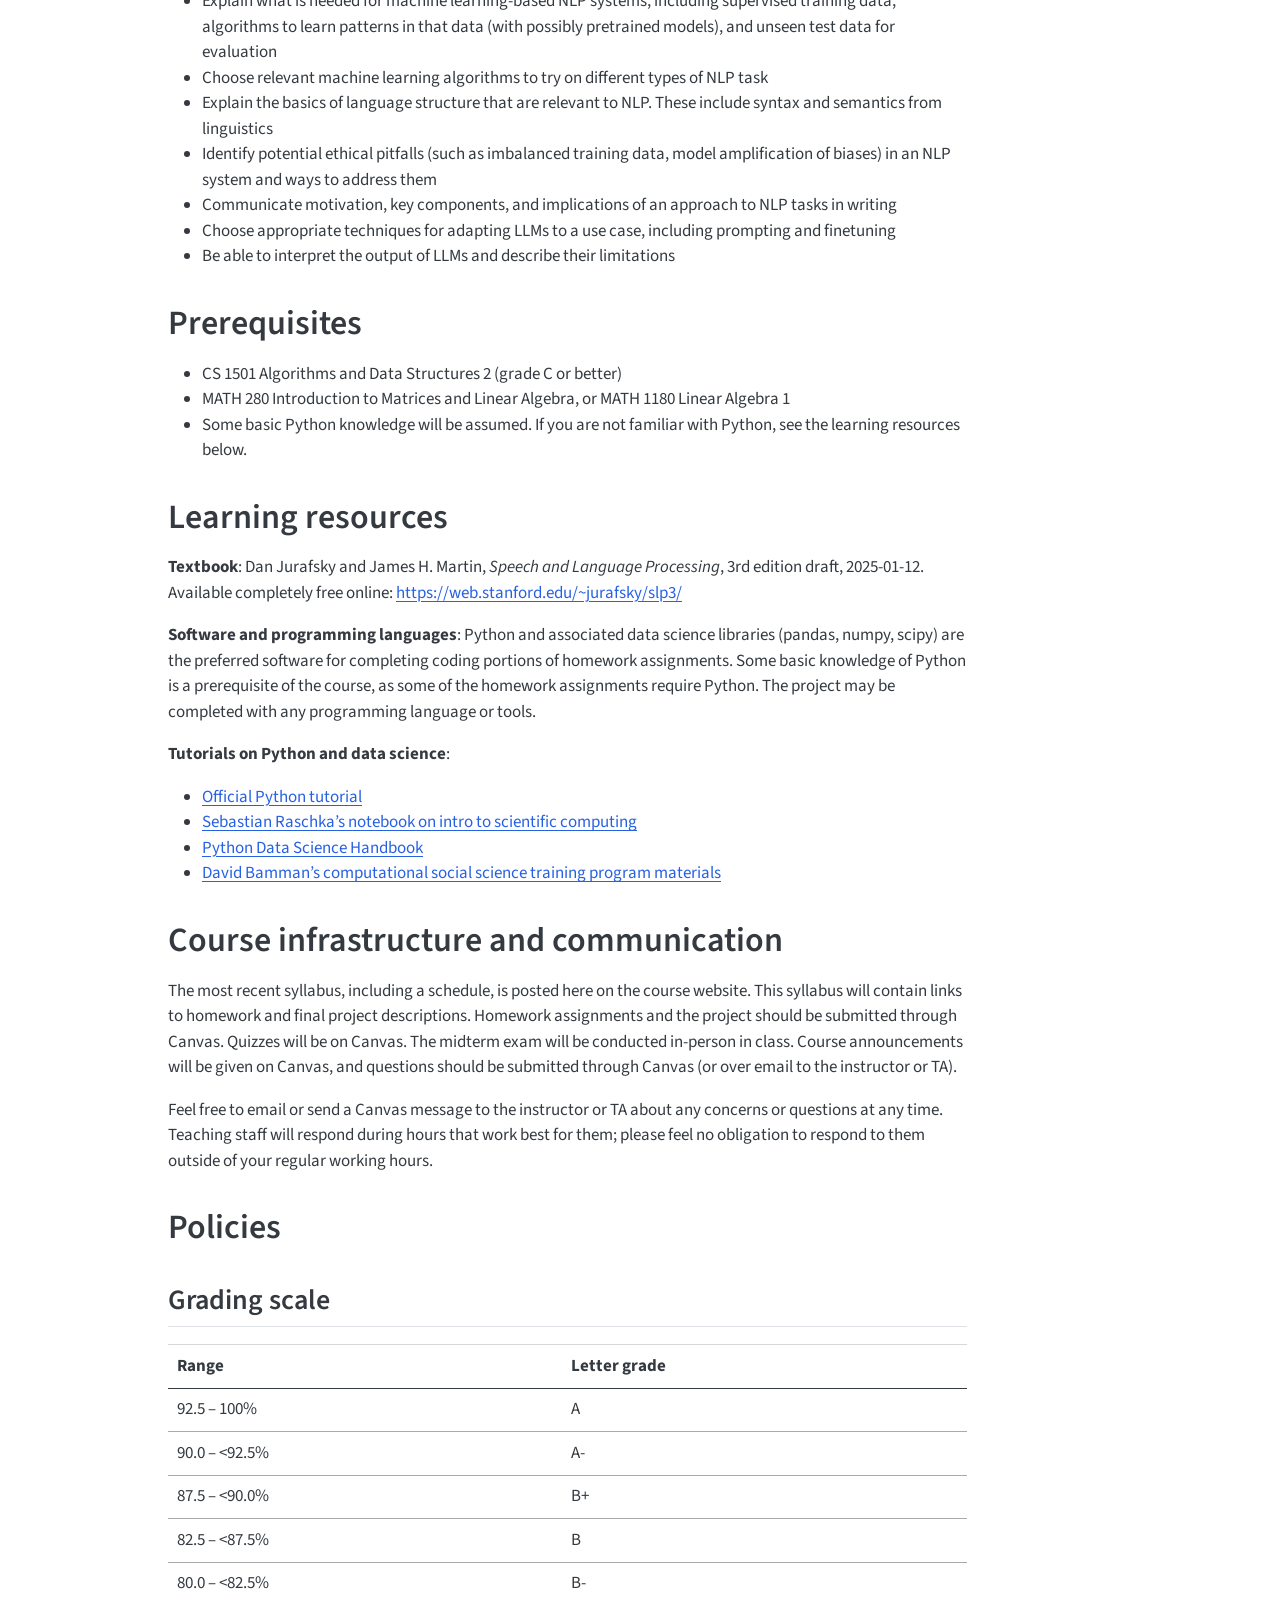
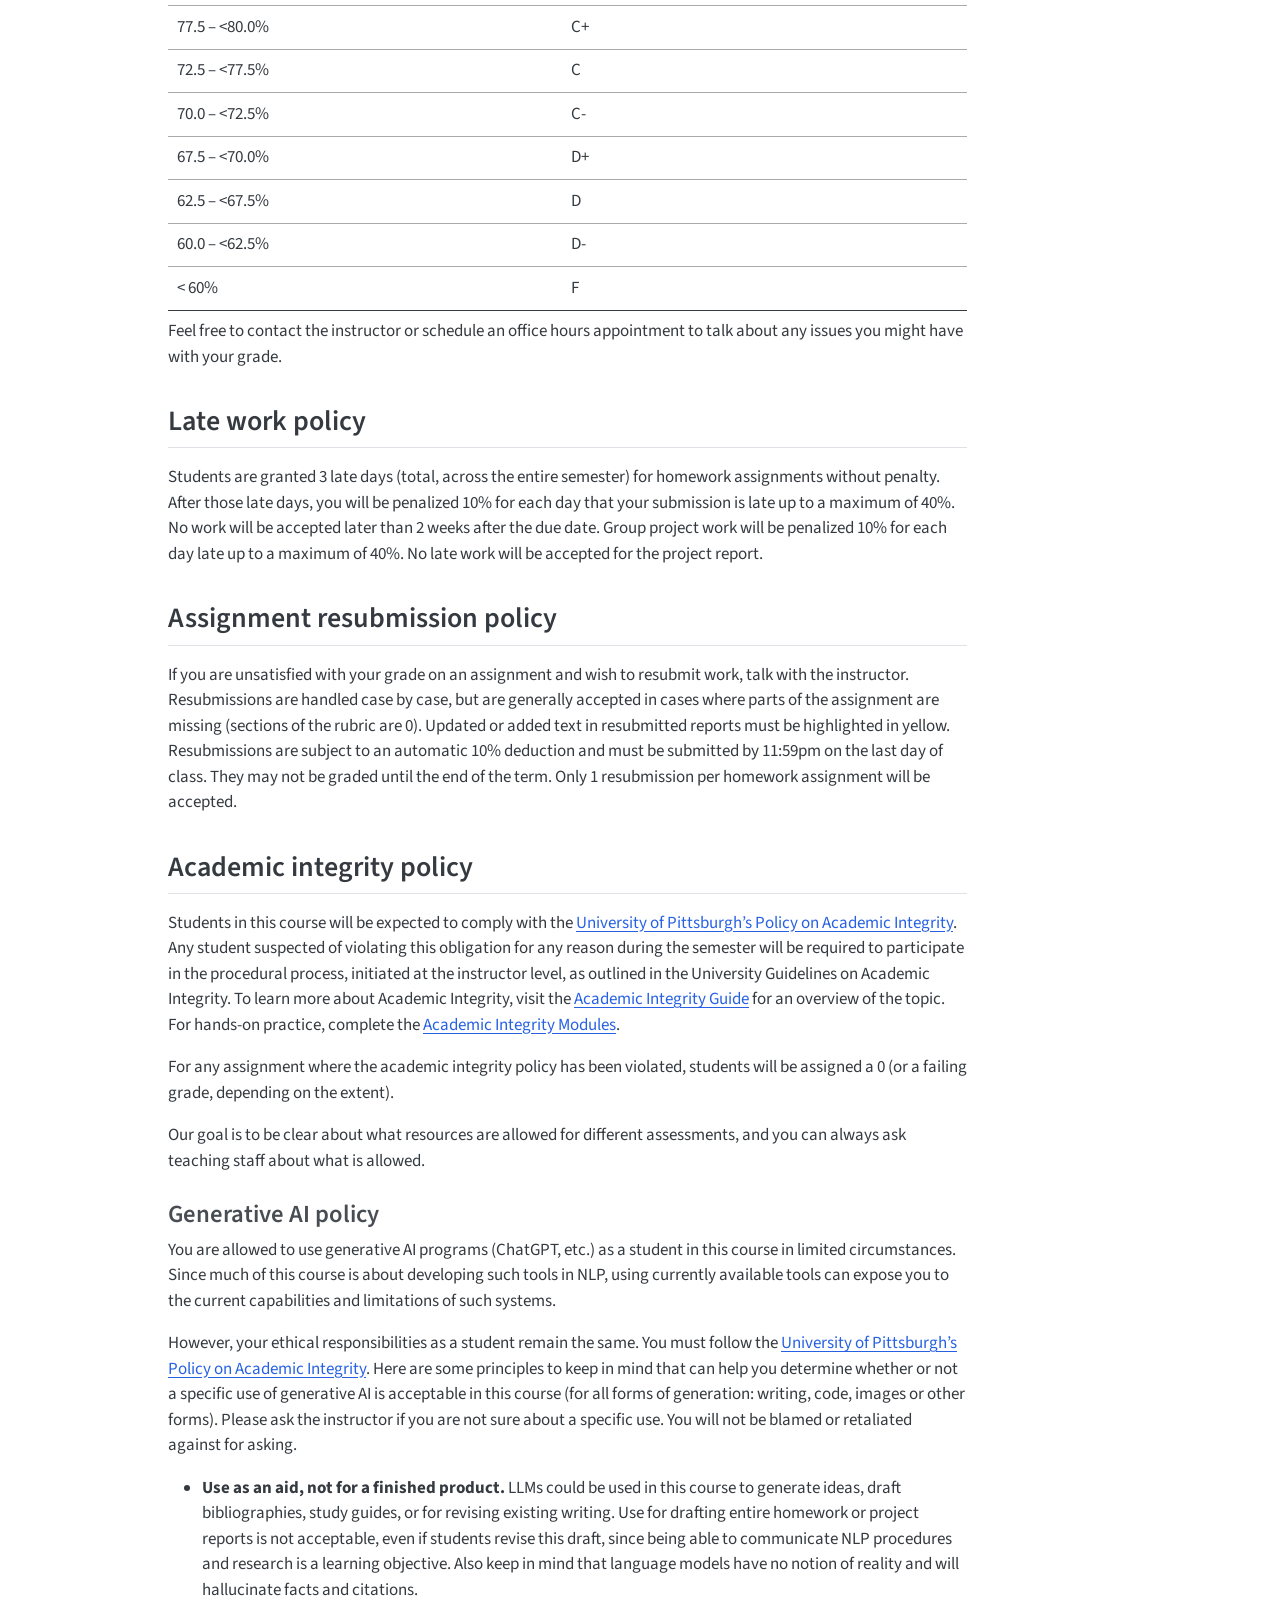
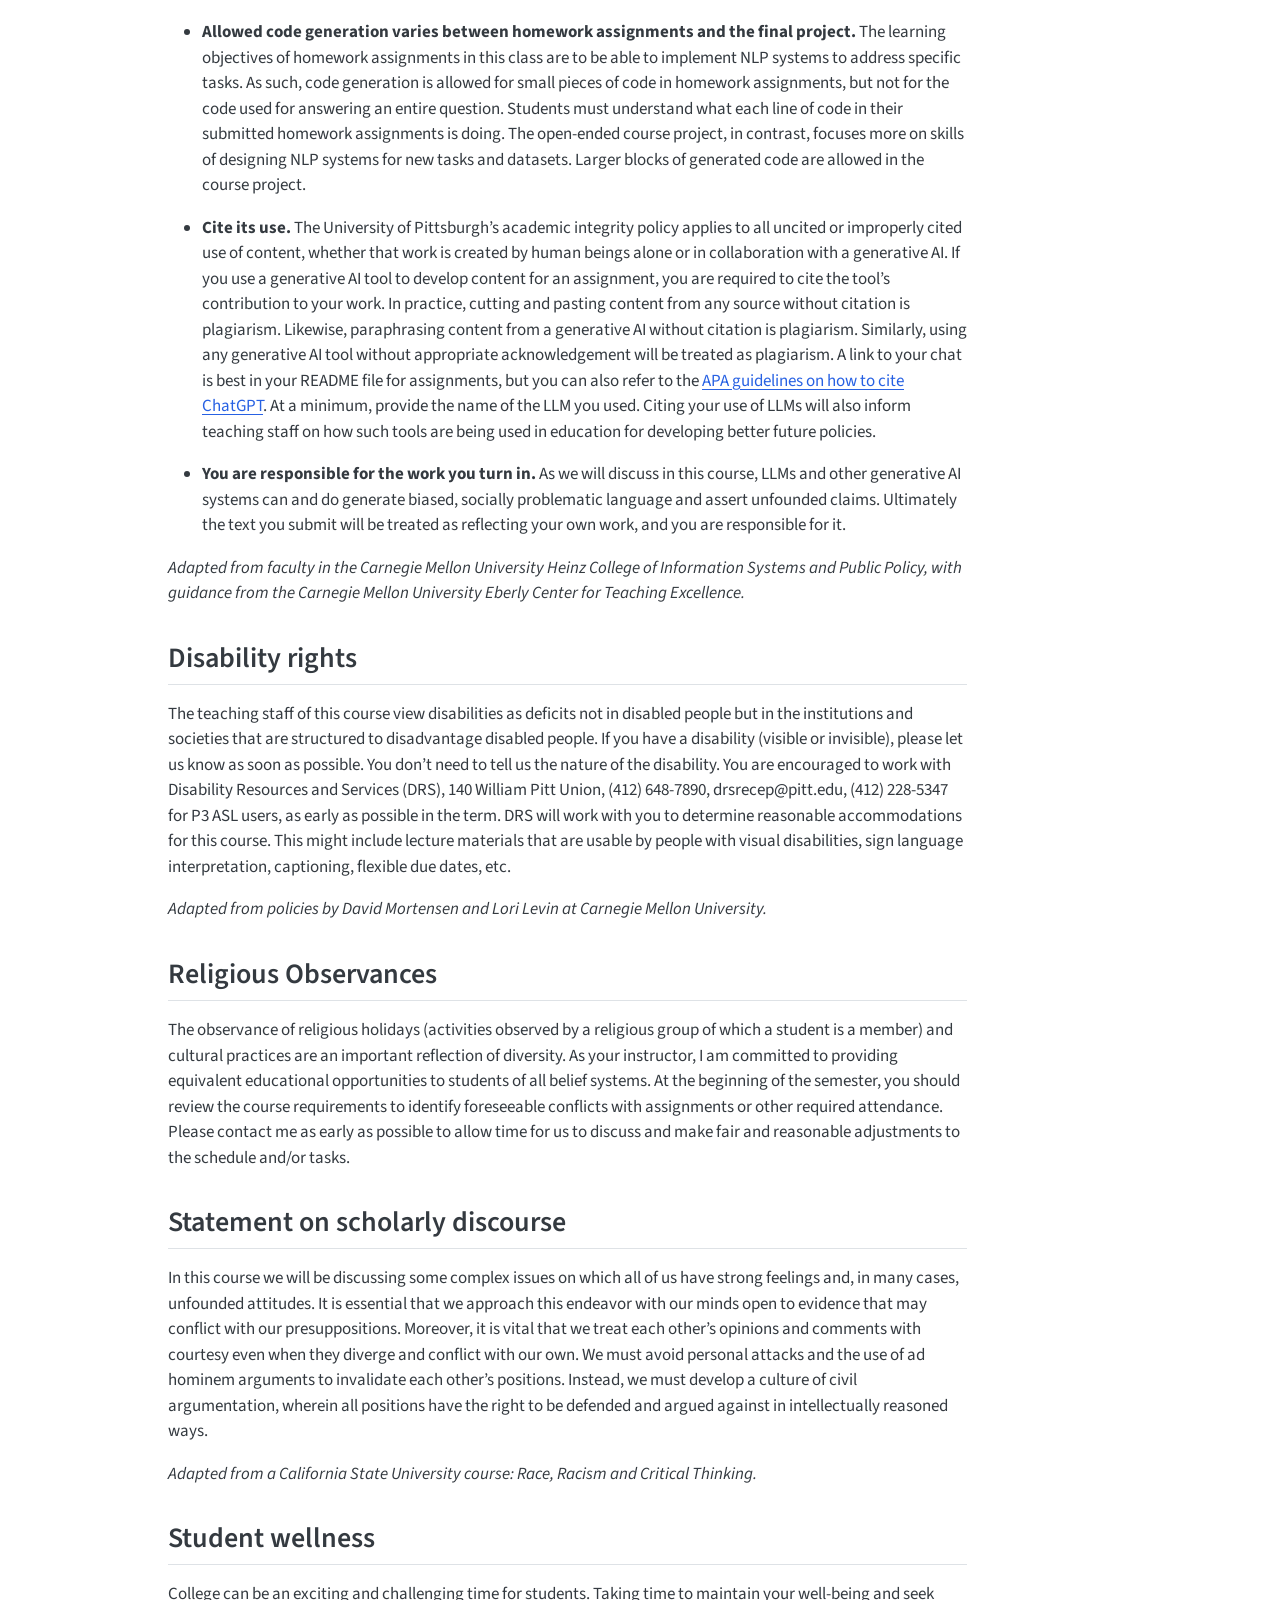
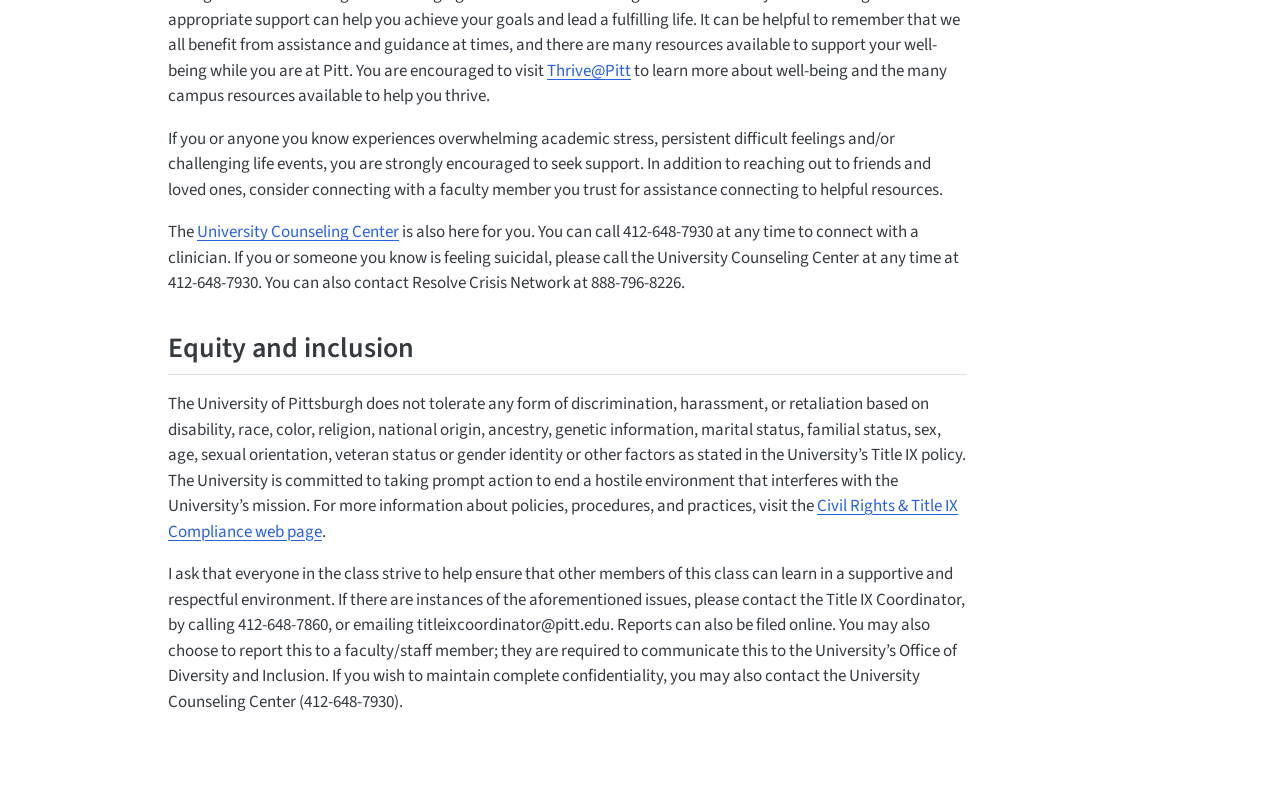
==== commit 541b1be1: "session 24 slides" ====
--- a/docs/index.html
+++ b/docs/index.html
@@ -662,7 +662,7 @@
 11-12 Th
 </td>
 <td>
-Machine translation
+<a href="slides/session24_cs1671_fall2026.pdf">Machine translation</a>
 </td>
 <td>
 J+M 13-13.4, 13.6-12.8
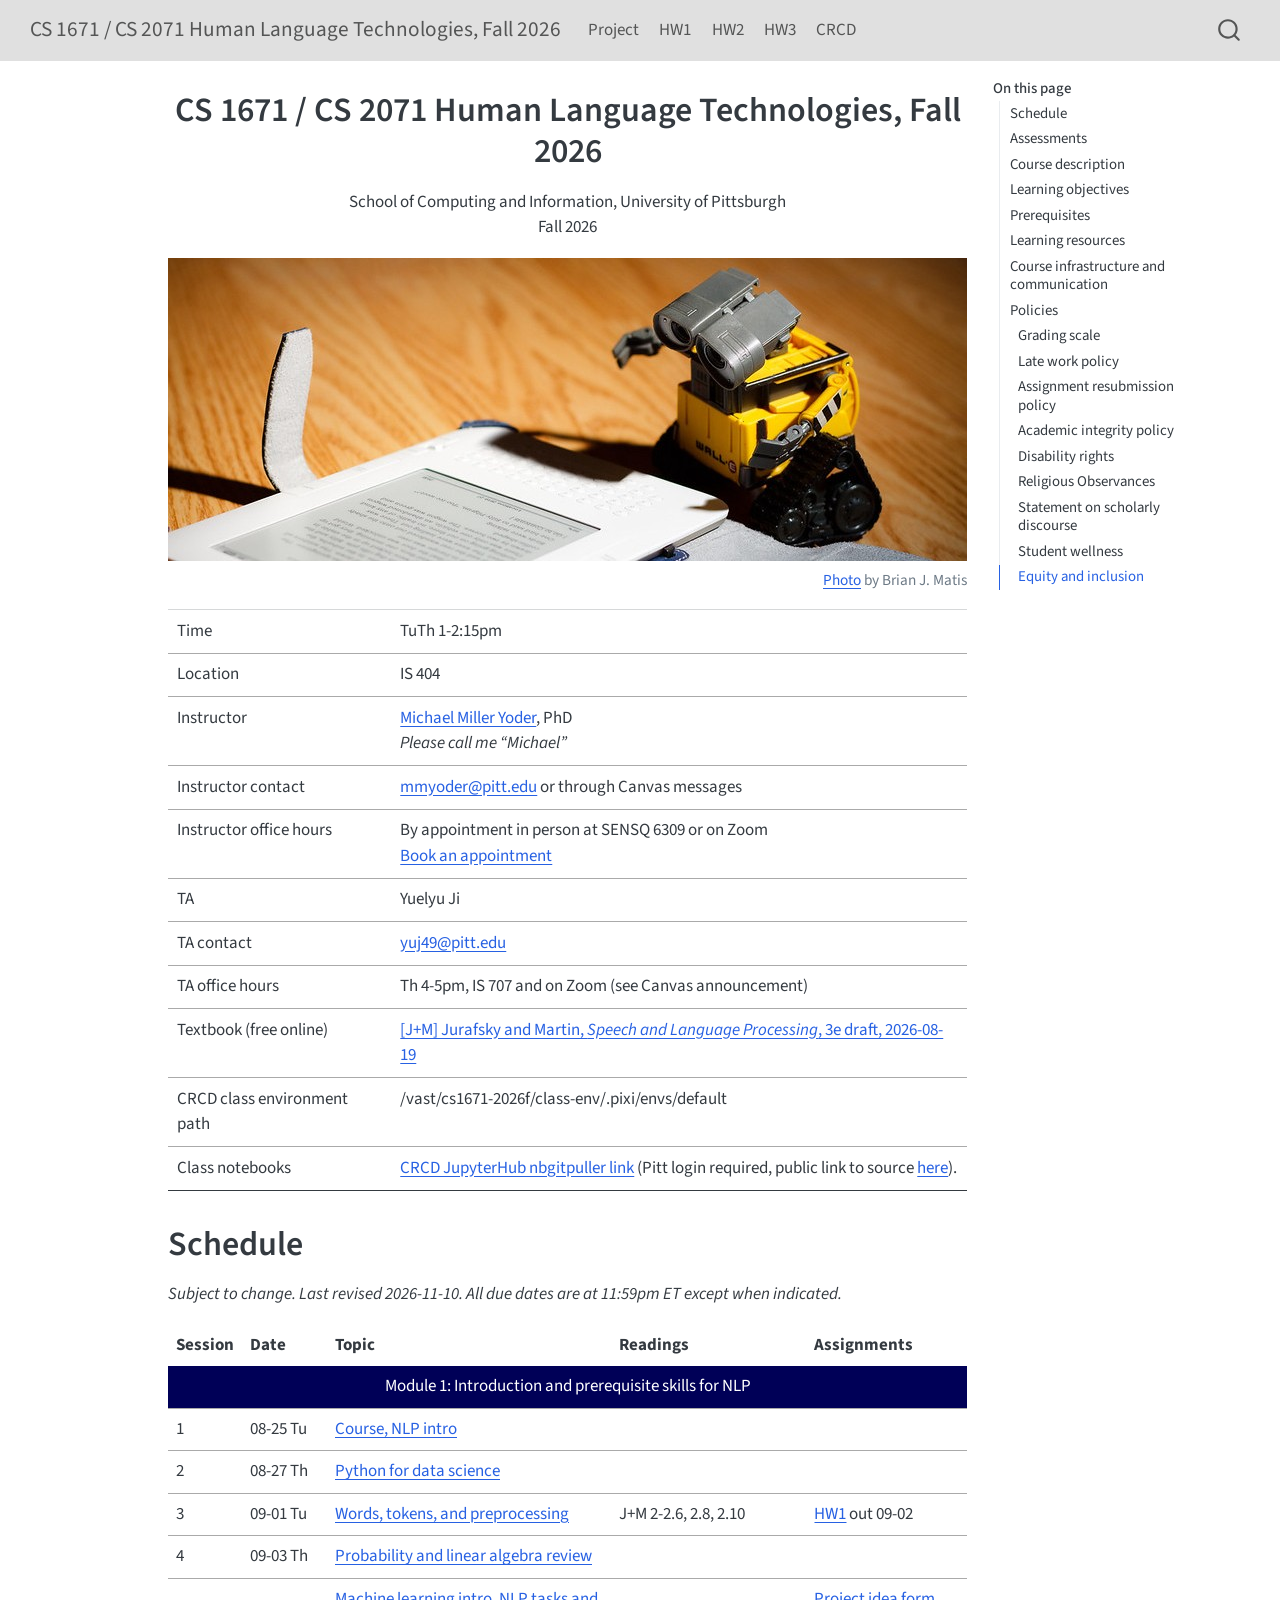
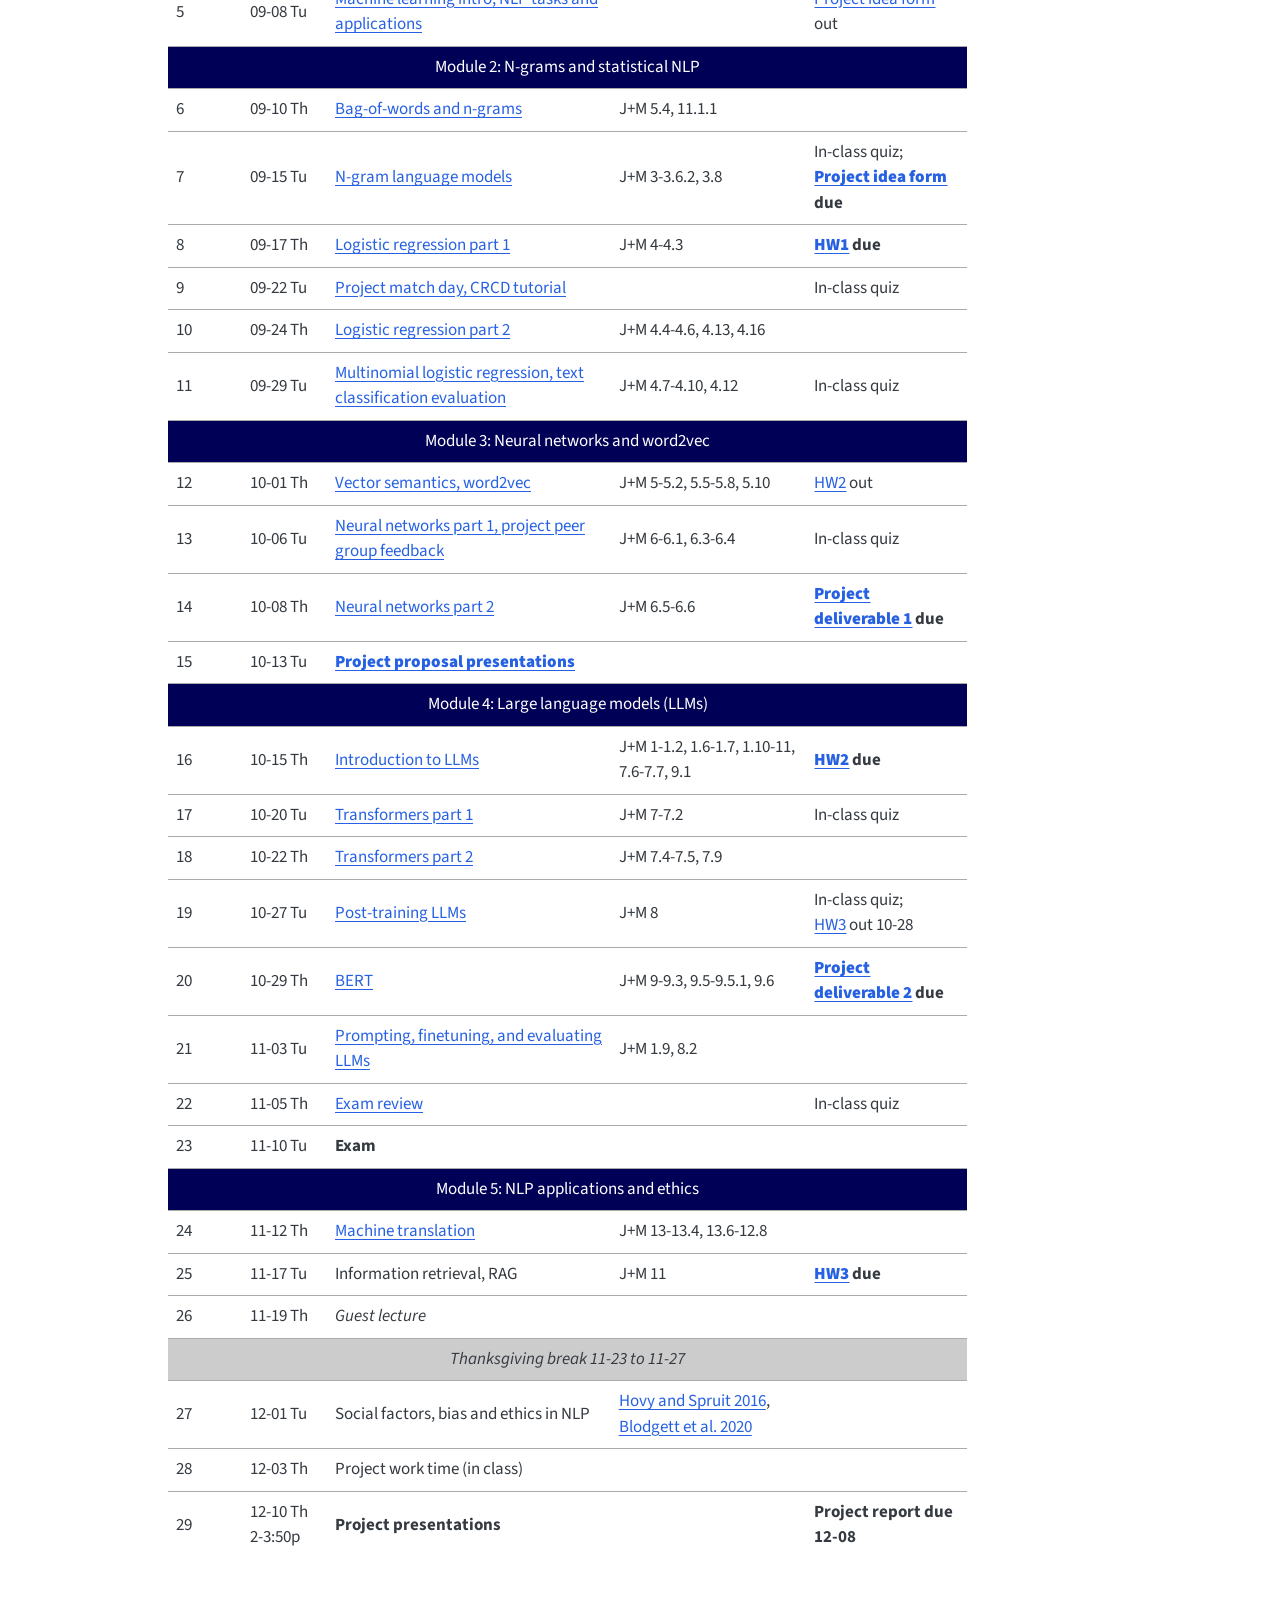
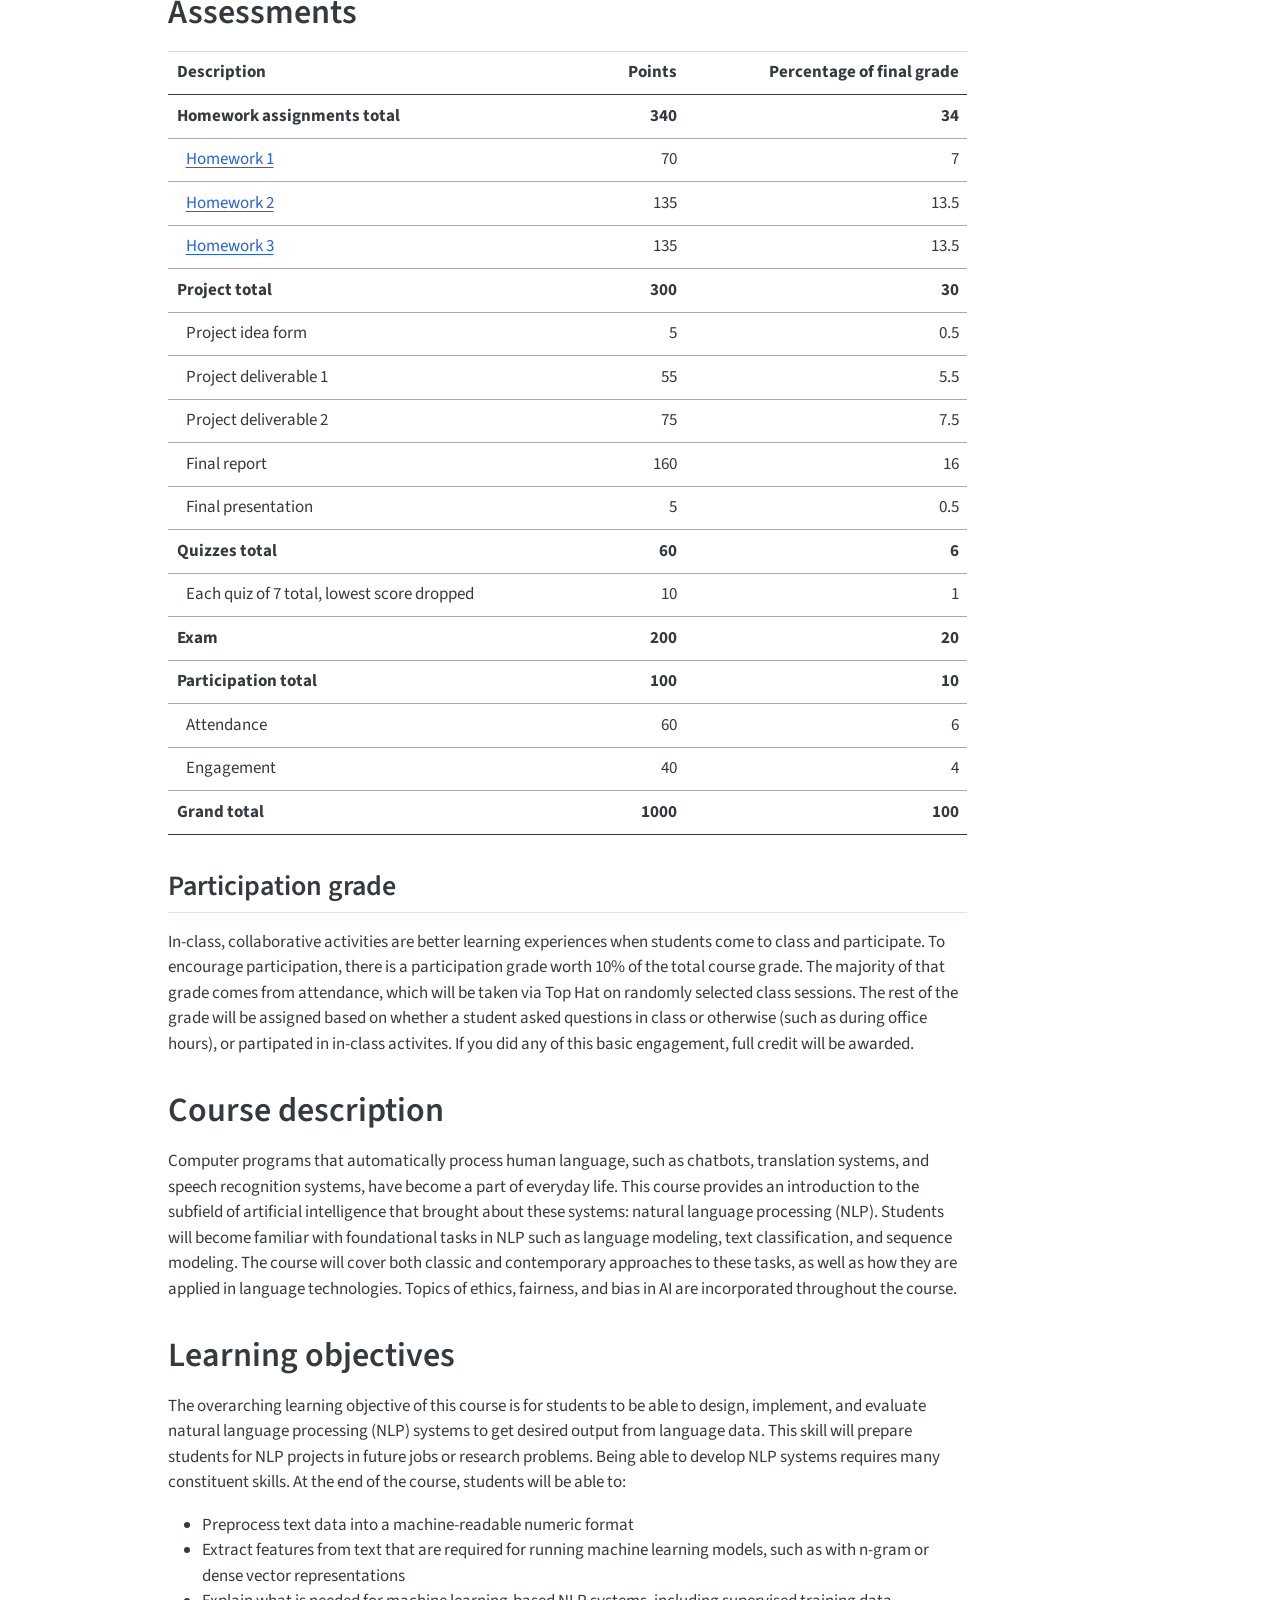
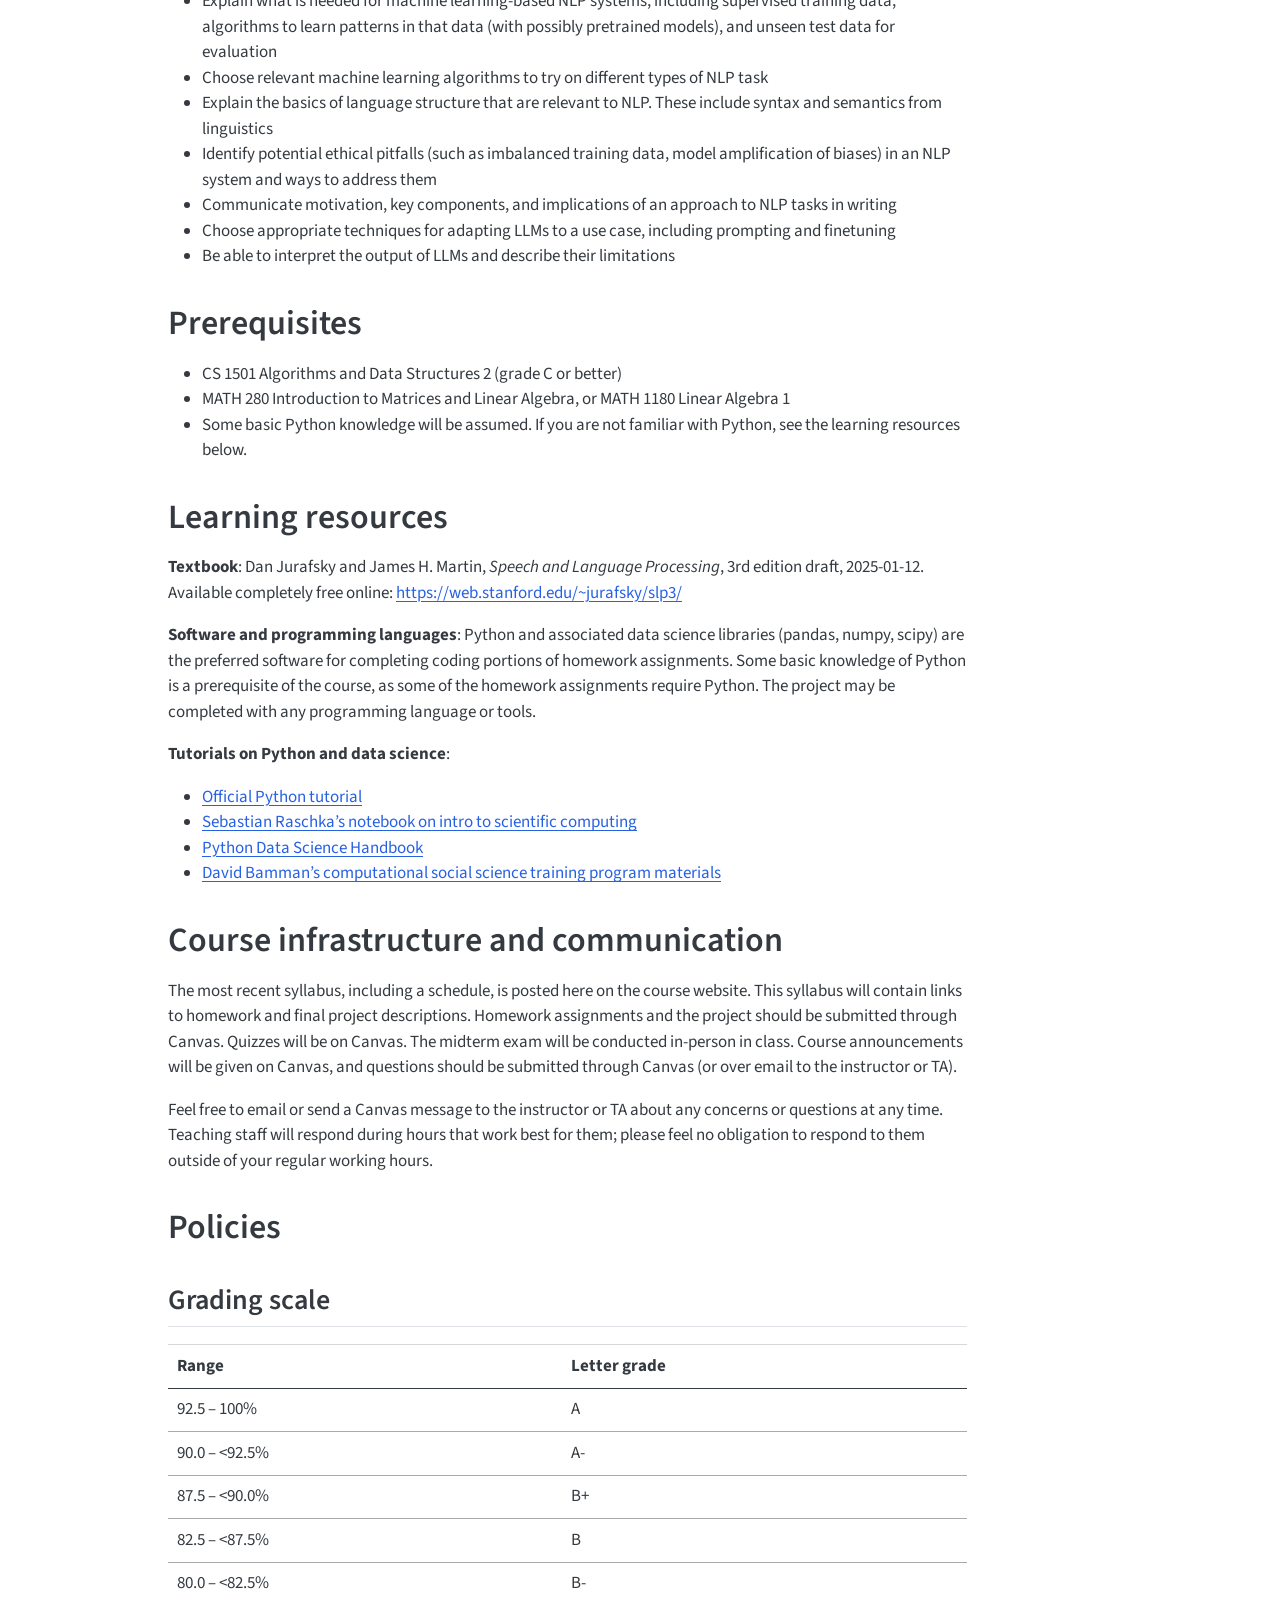
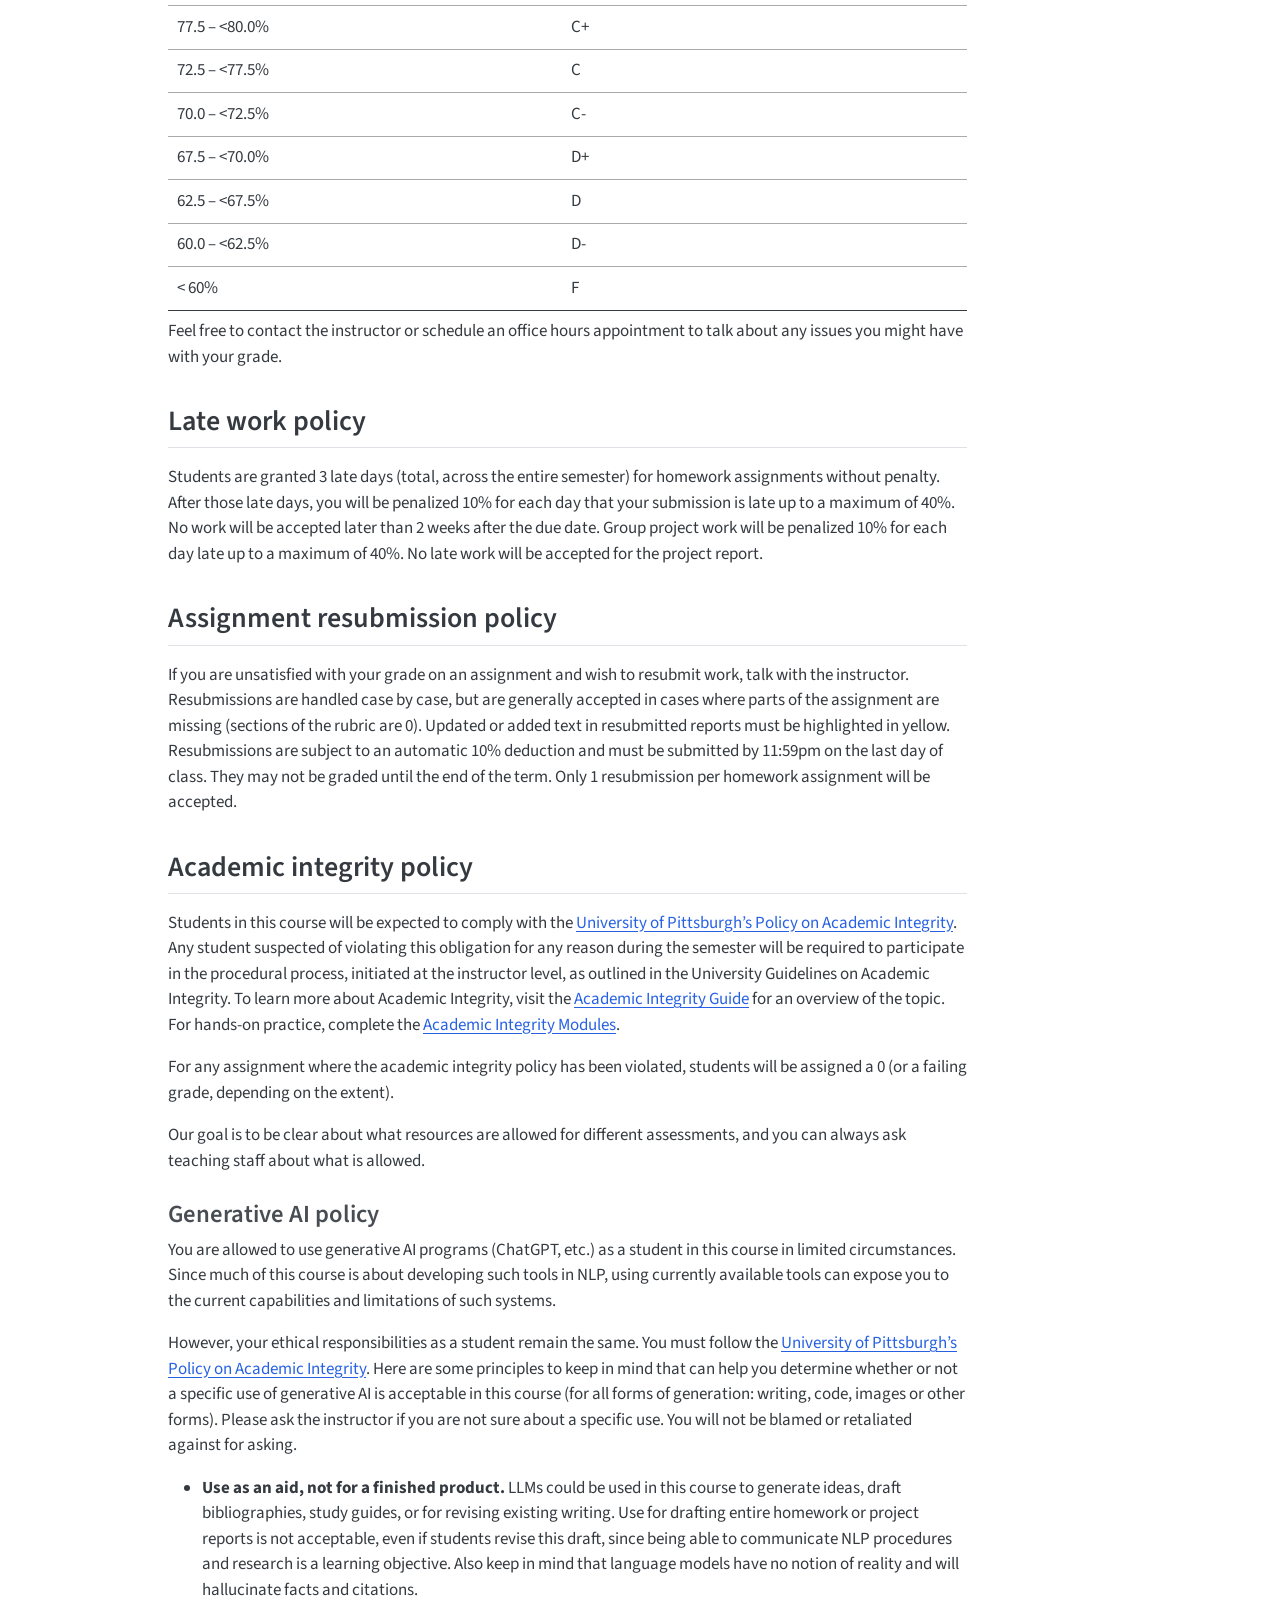
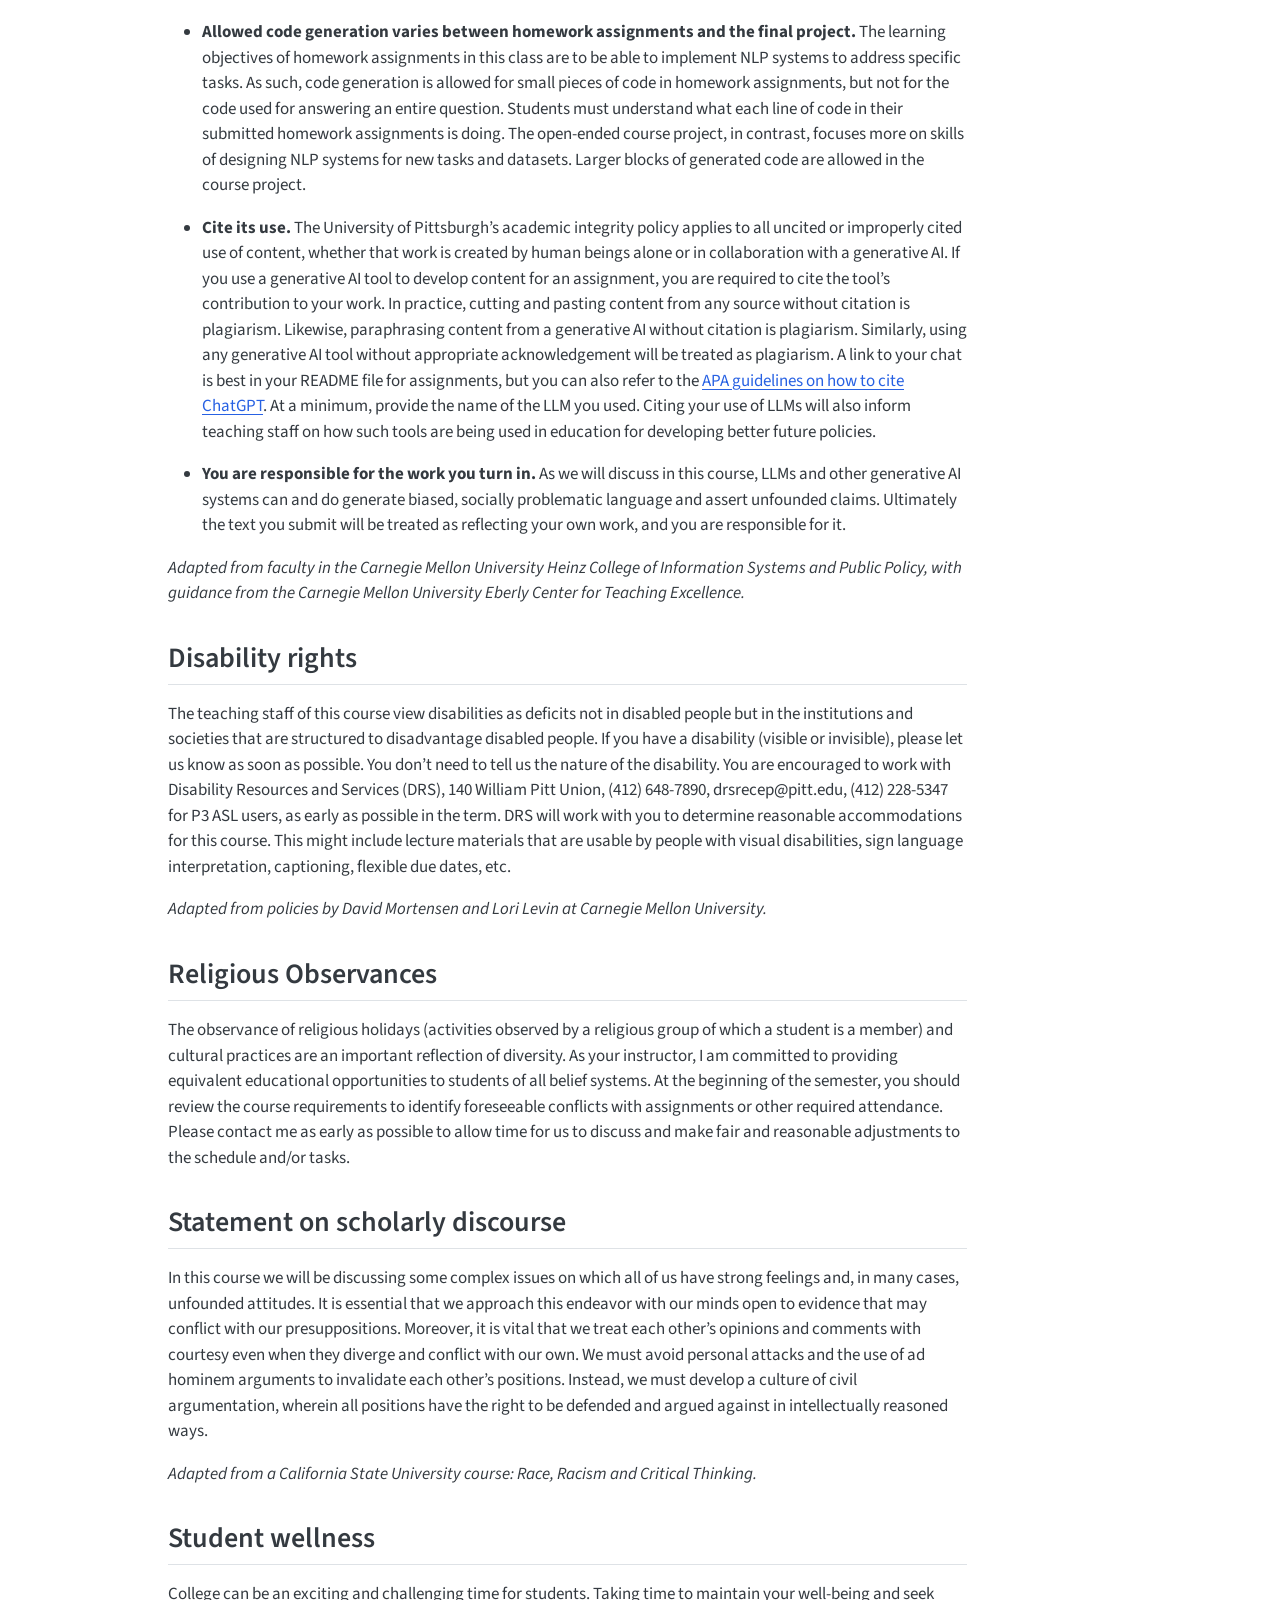
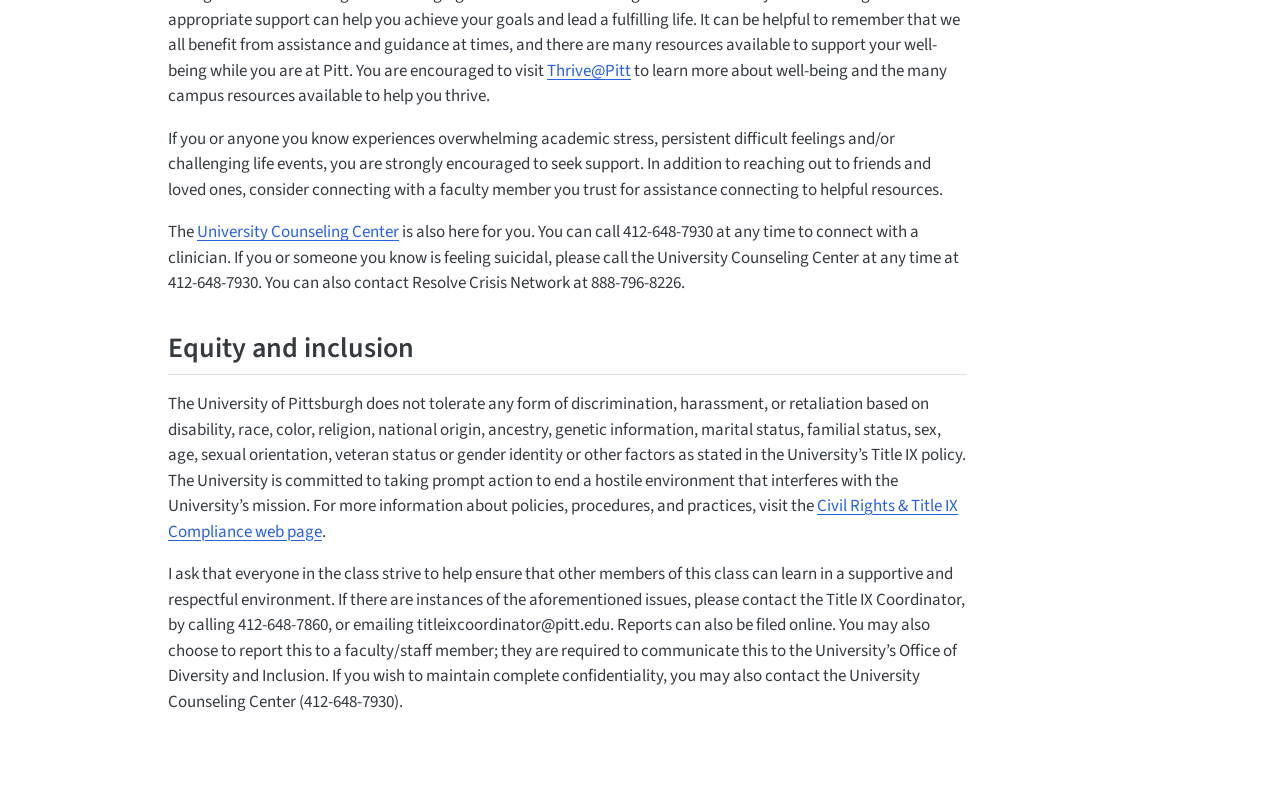
==== commit a3e2238b: "crcd help page" ====
--- a/docs/index.html
+++ b/docs/index.html
@@ -107,6 +107,10 @@
   <li class="nav-item">
     <a class="nav-link" href="./hw3.html"> 
 <span class="menu-text">HW3</span></a>
+  </li>  
+  <li class="nav-item">
+    <a class="nav-link" href="./crcd.html"> 
+<span class="menu-text">CRCD</span></a>
   </li>  
 </ul>
           </div> <!-- /navcollapse -->
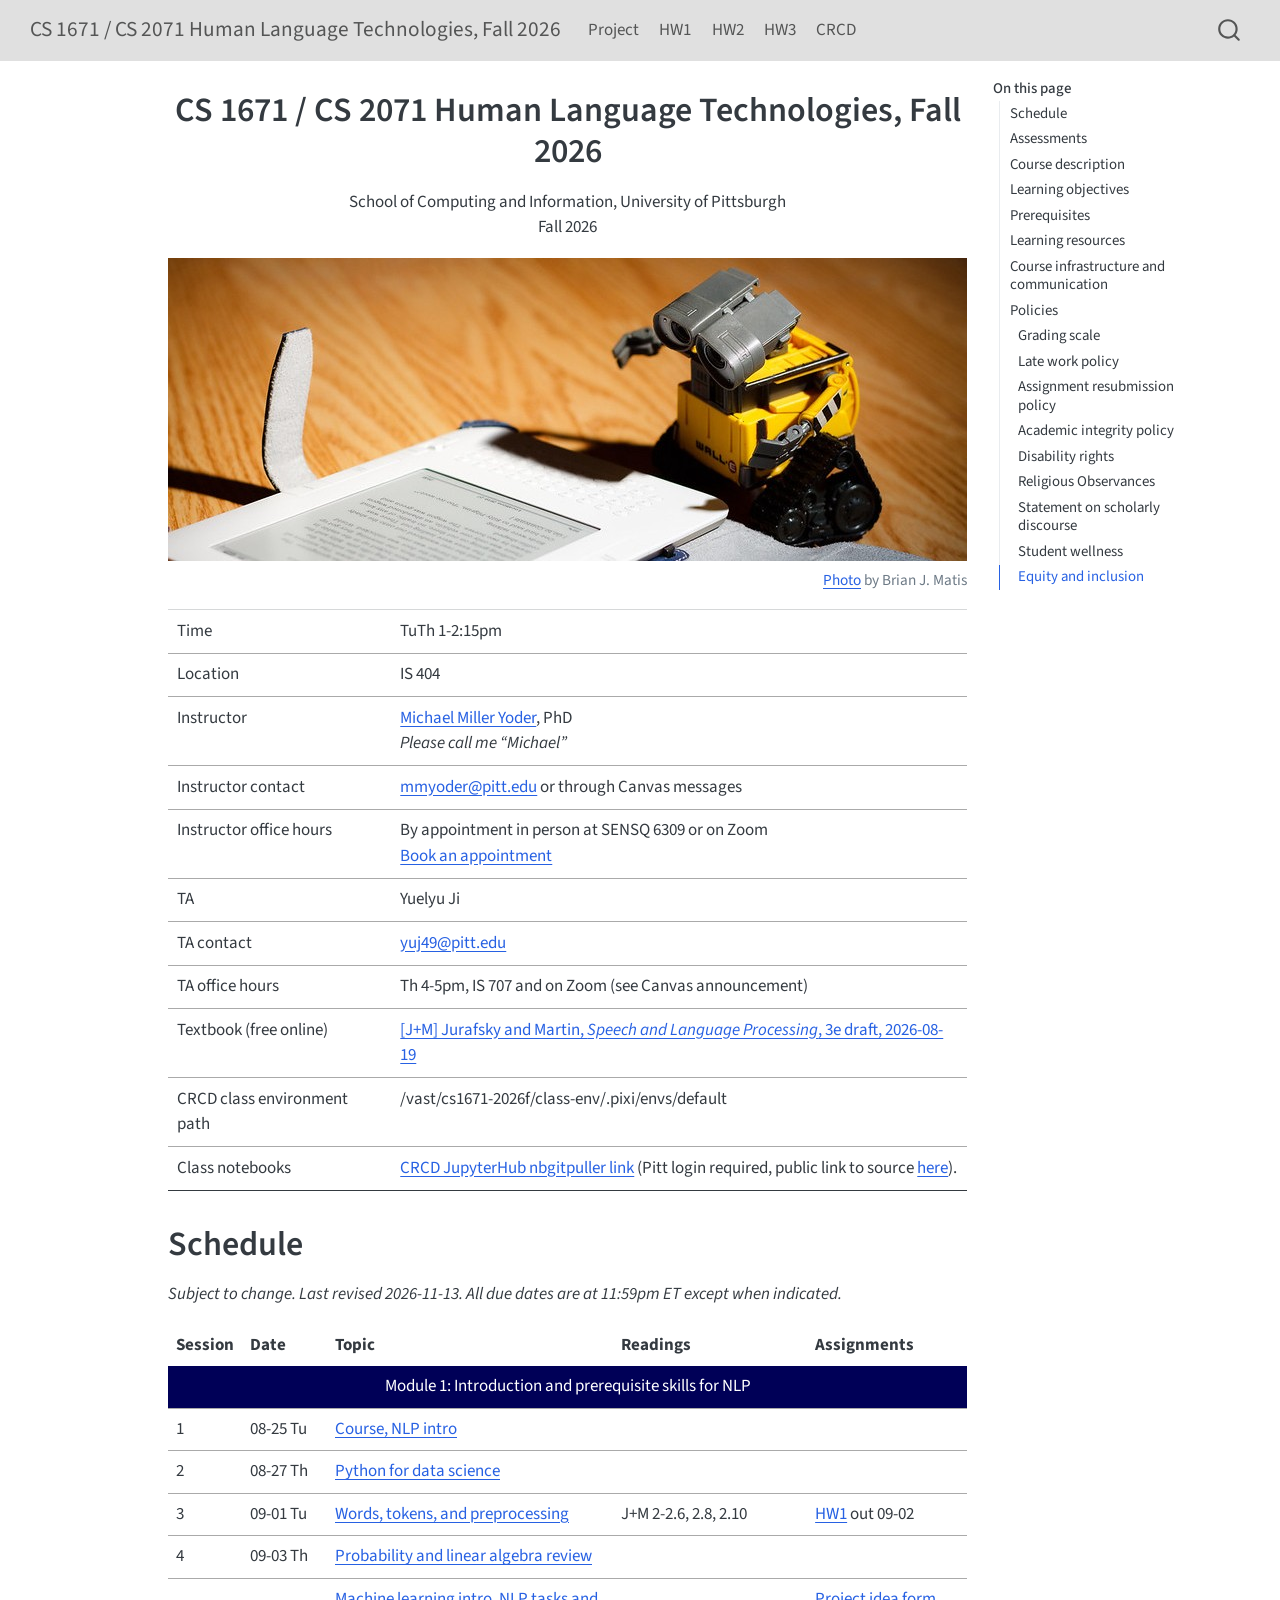
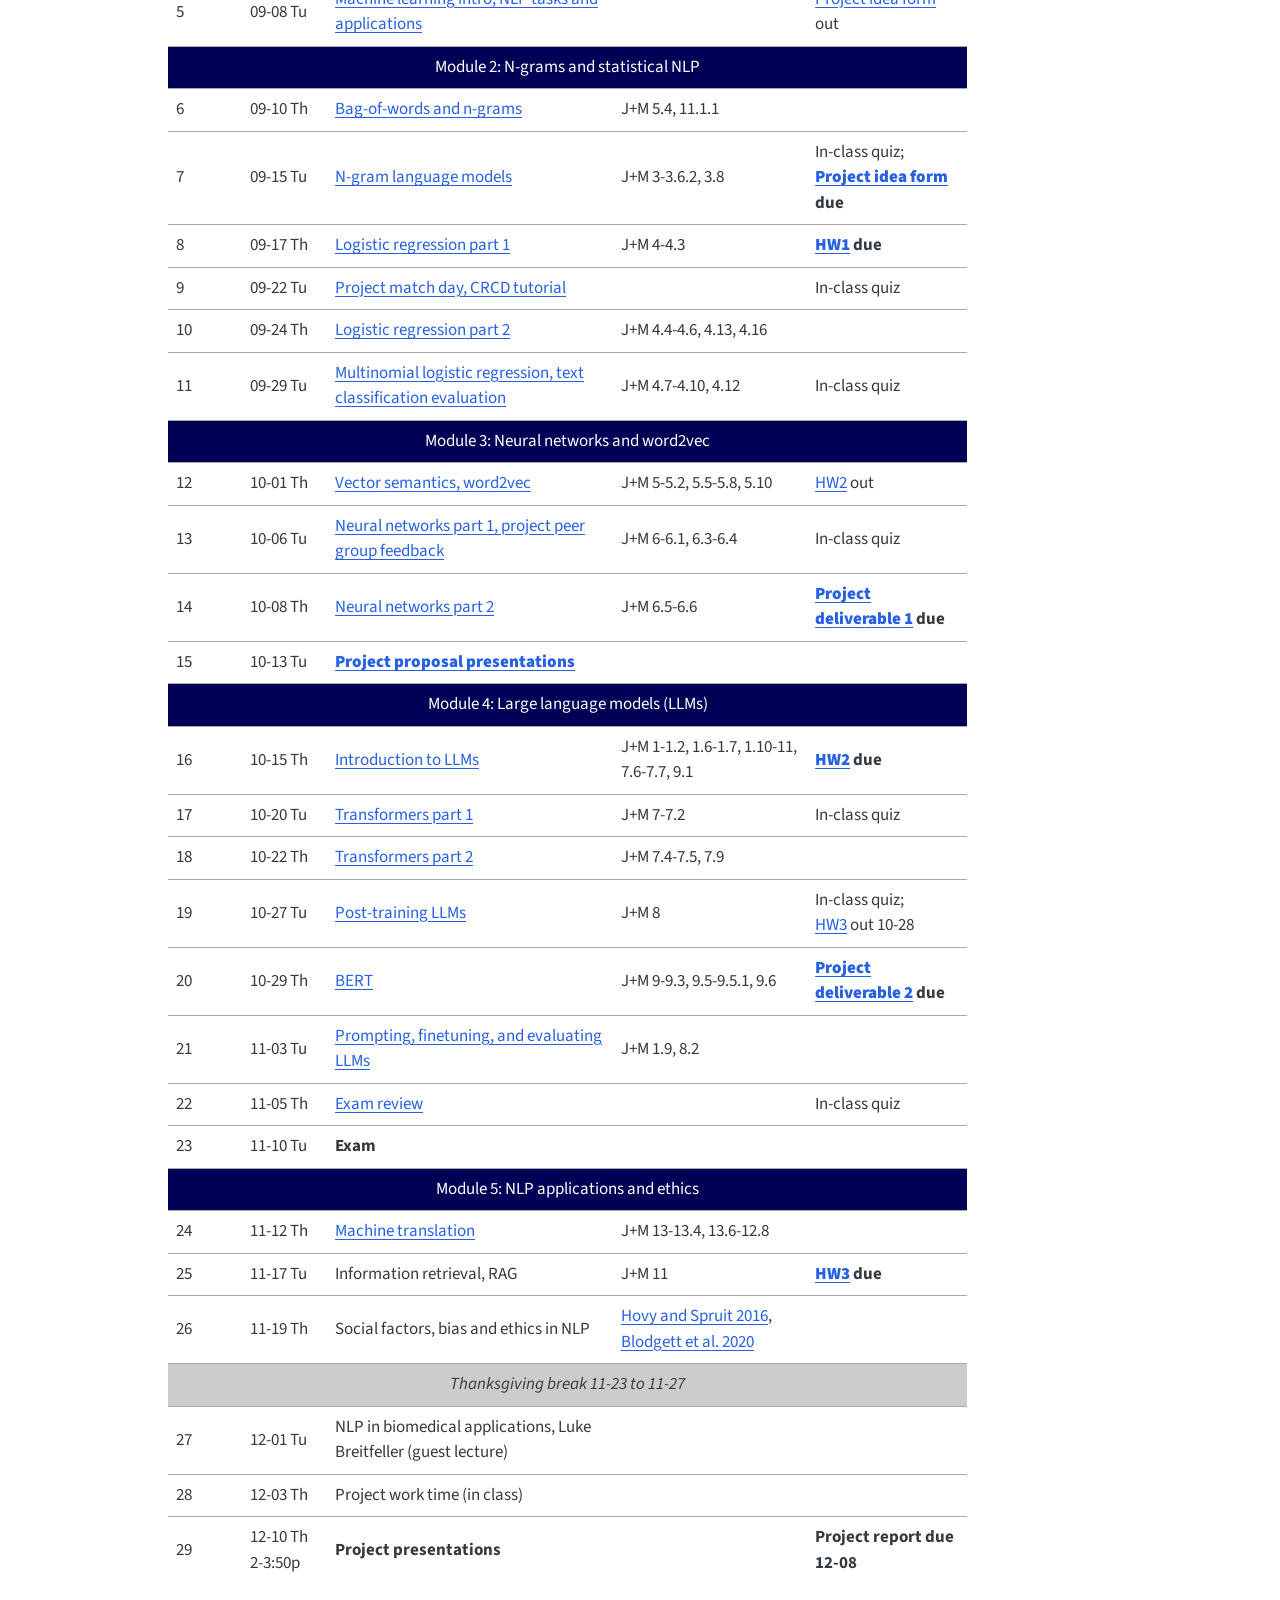
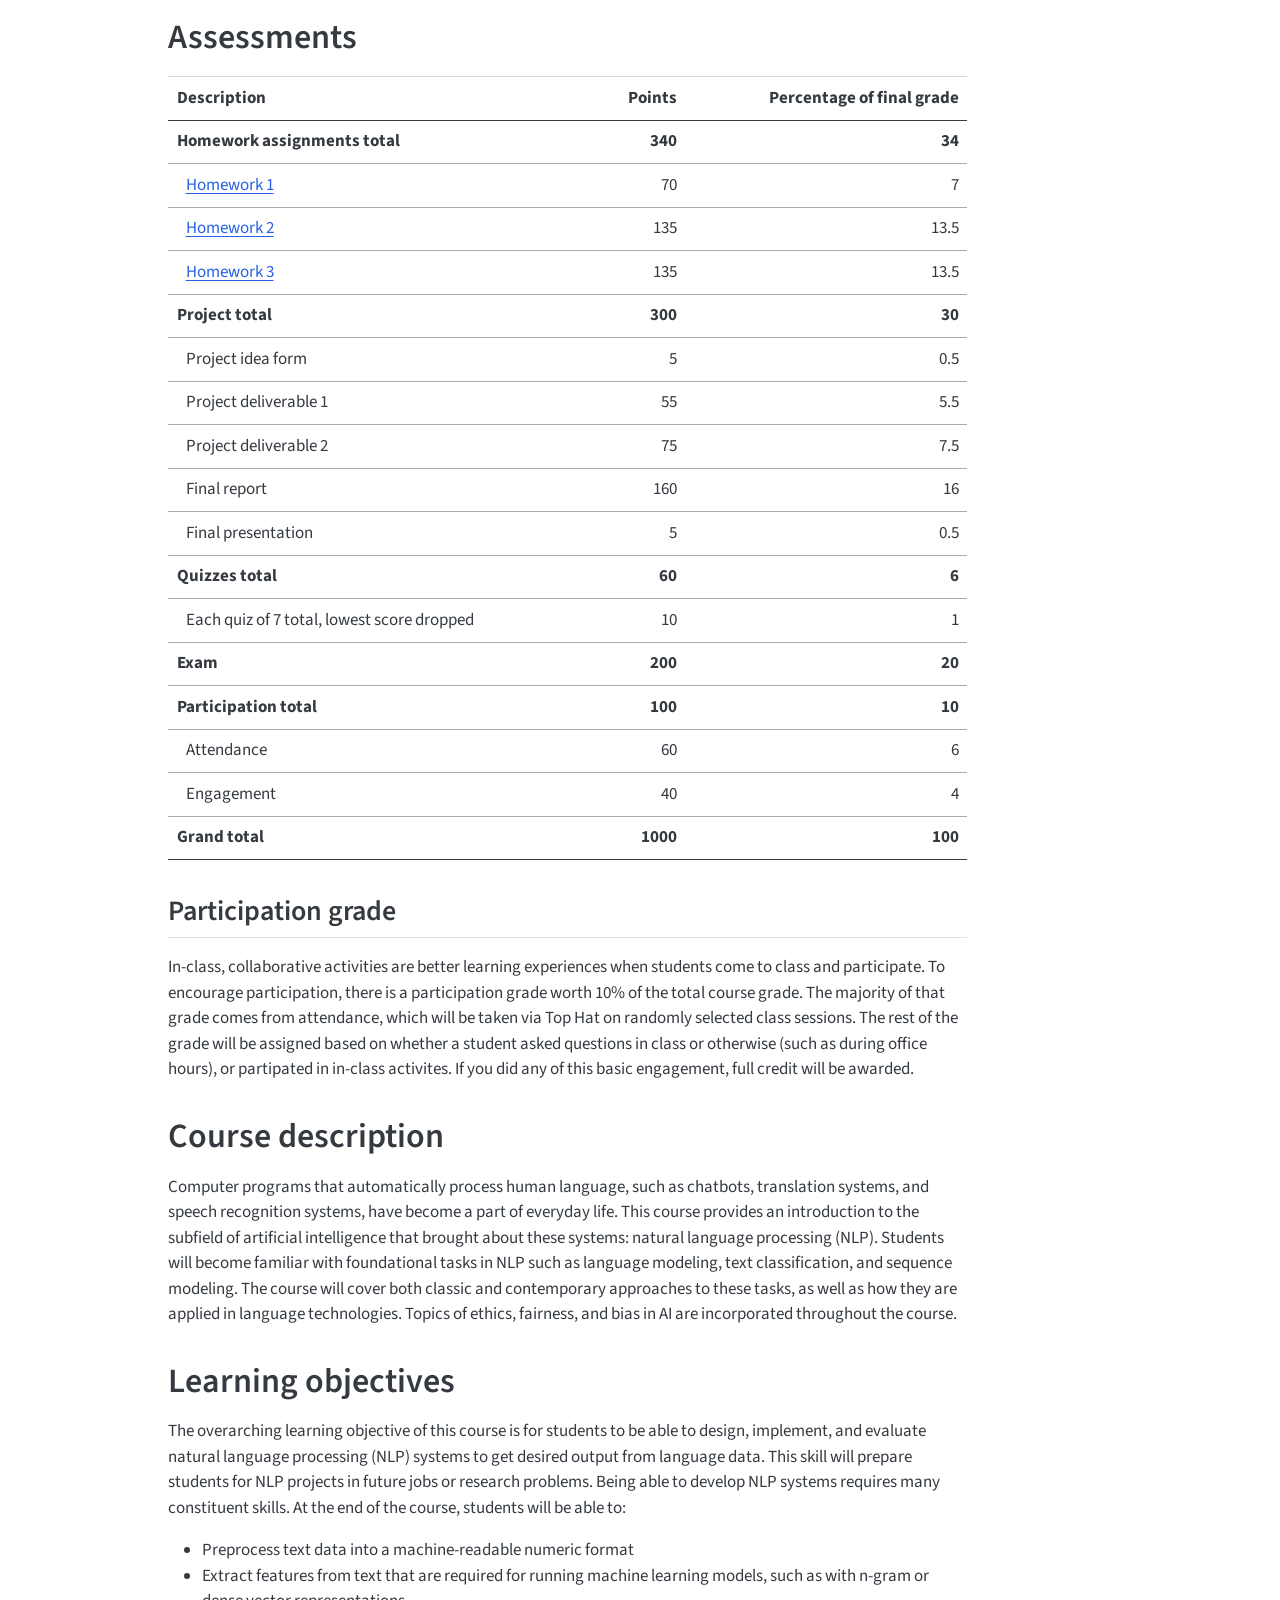
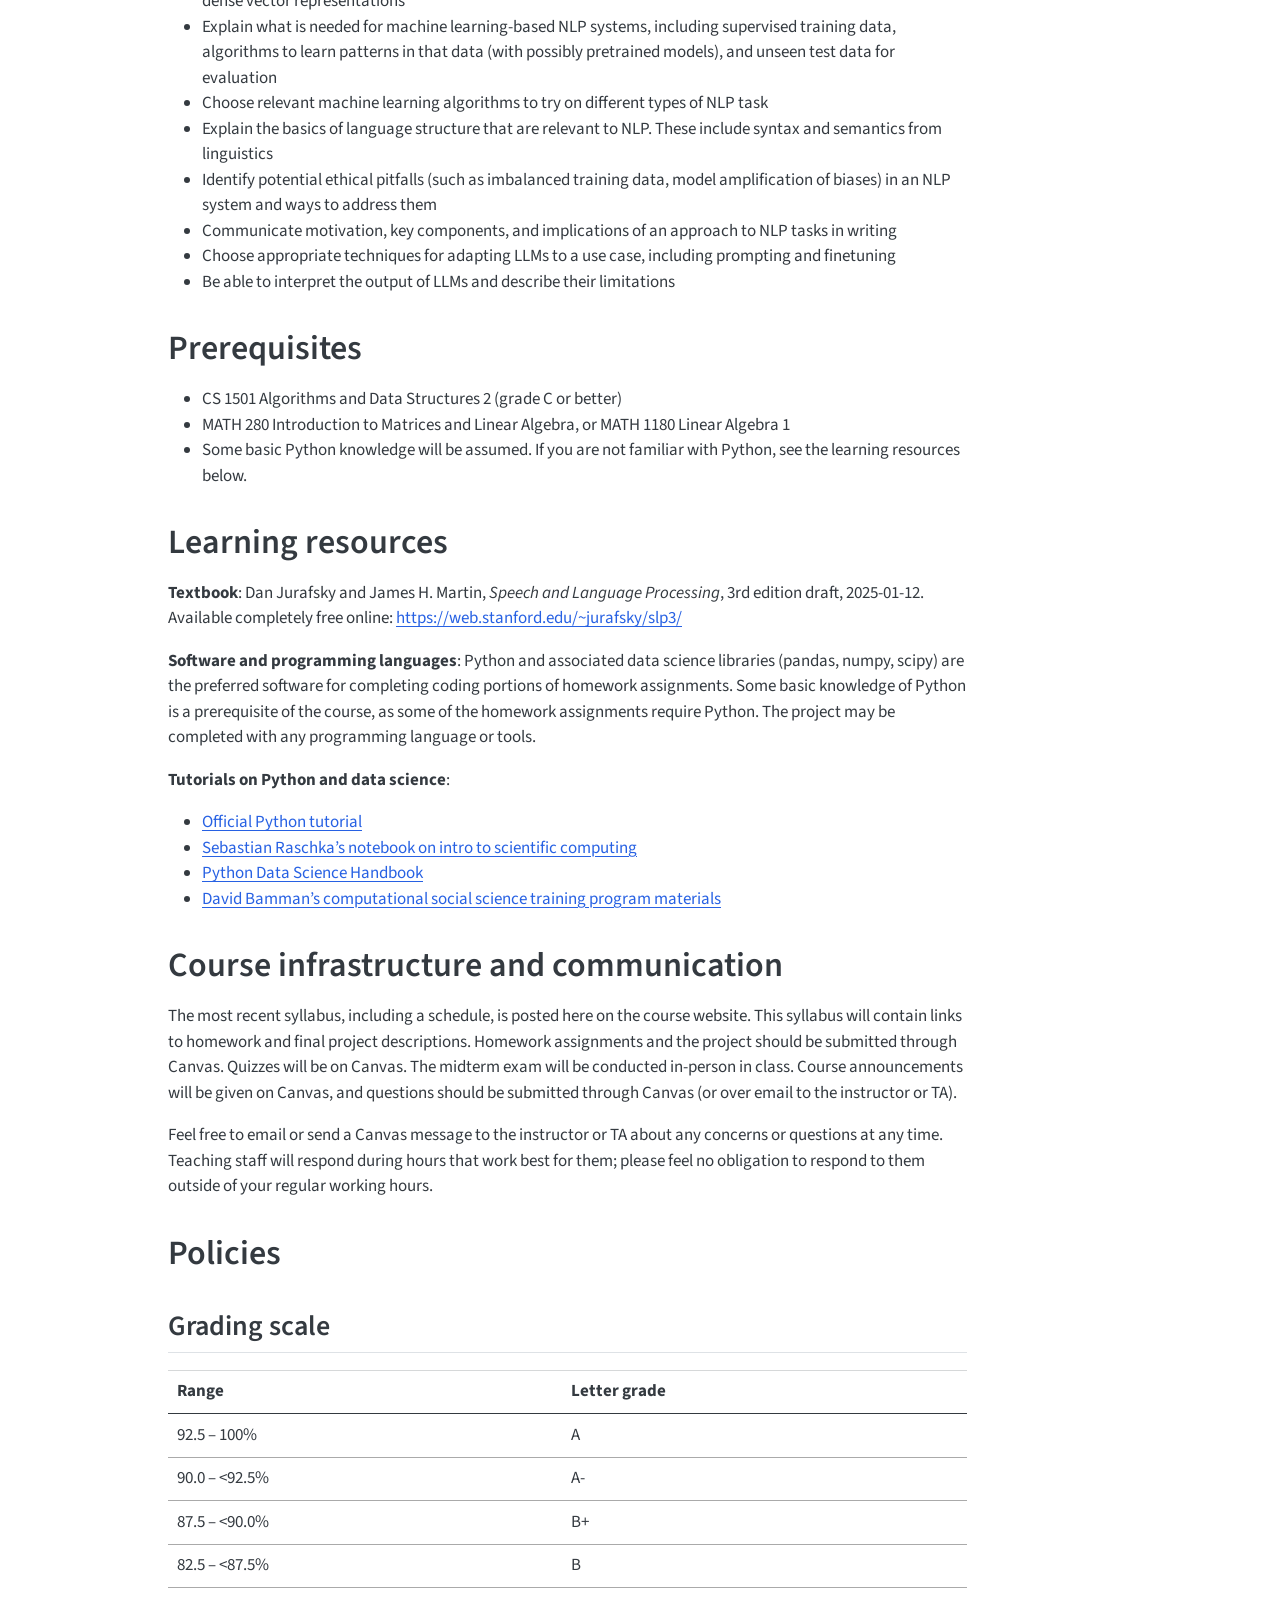
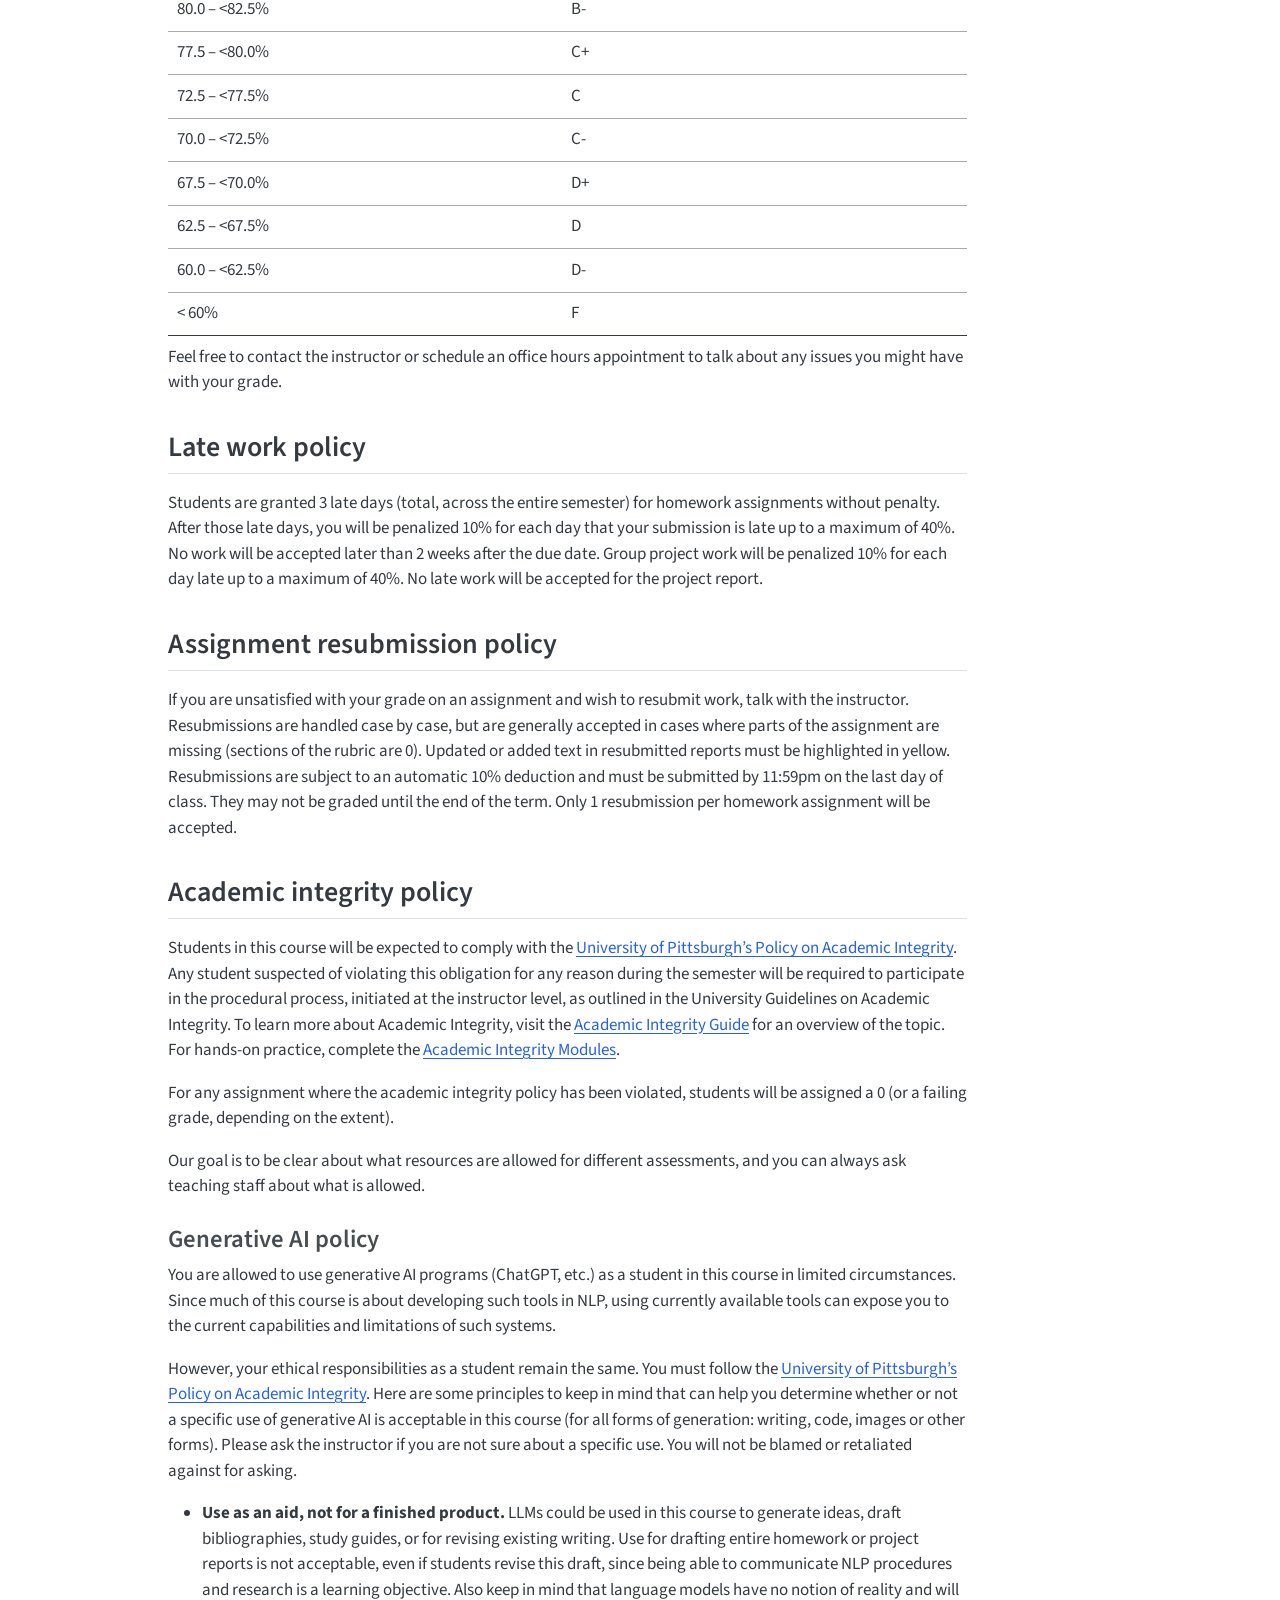
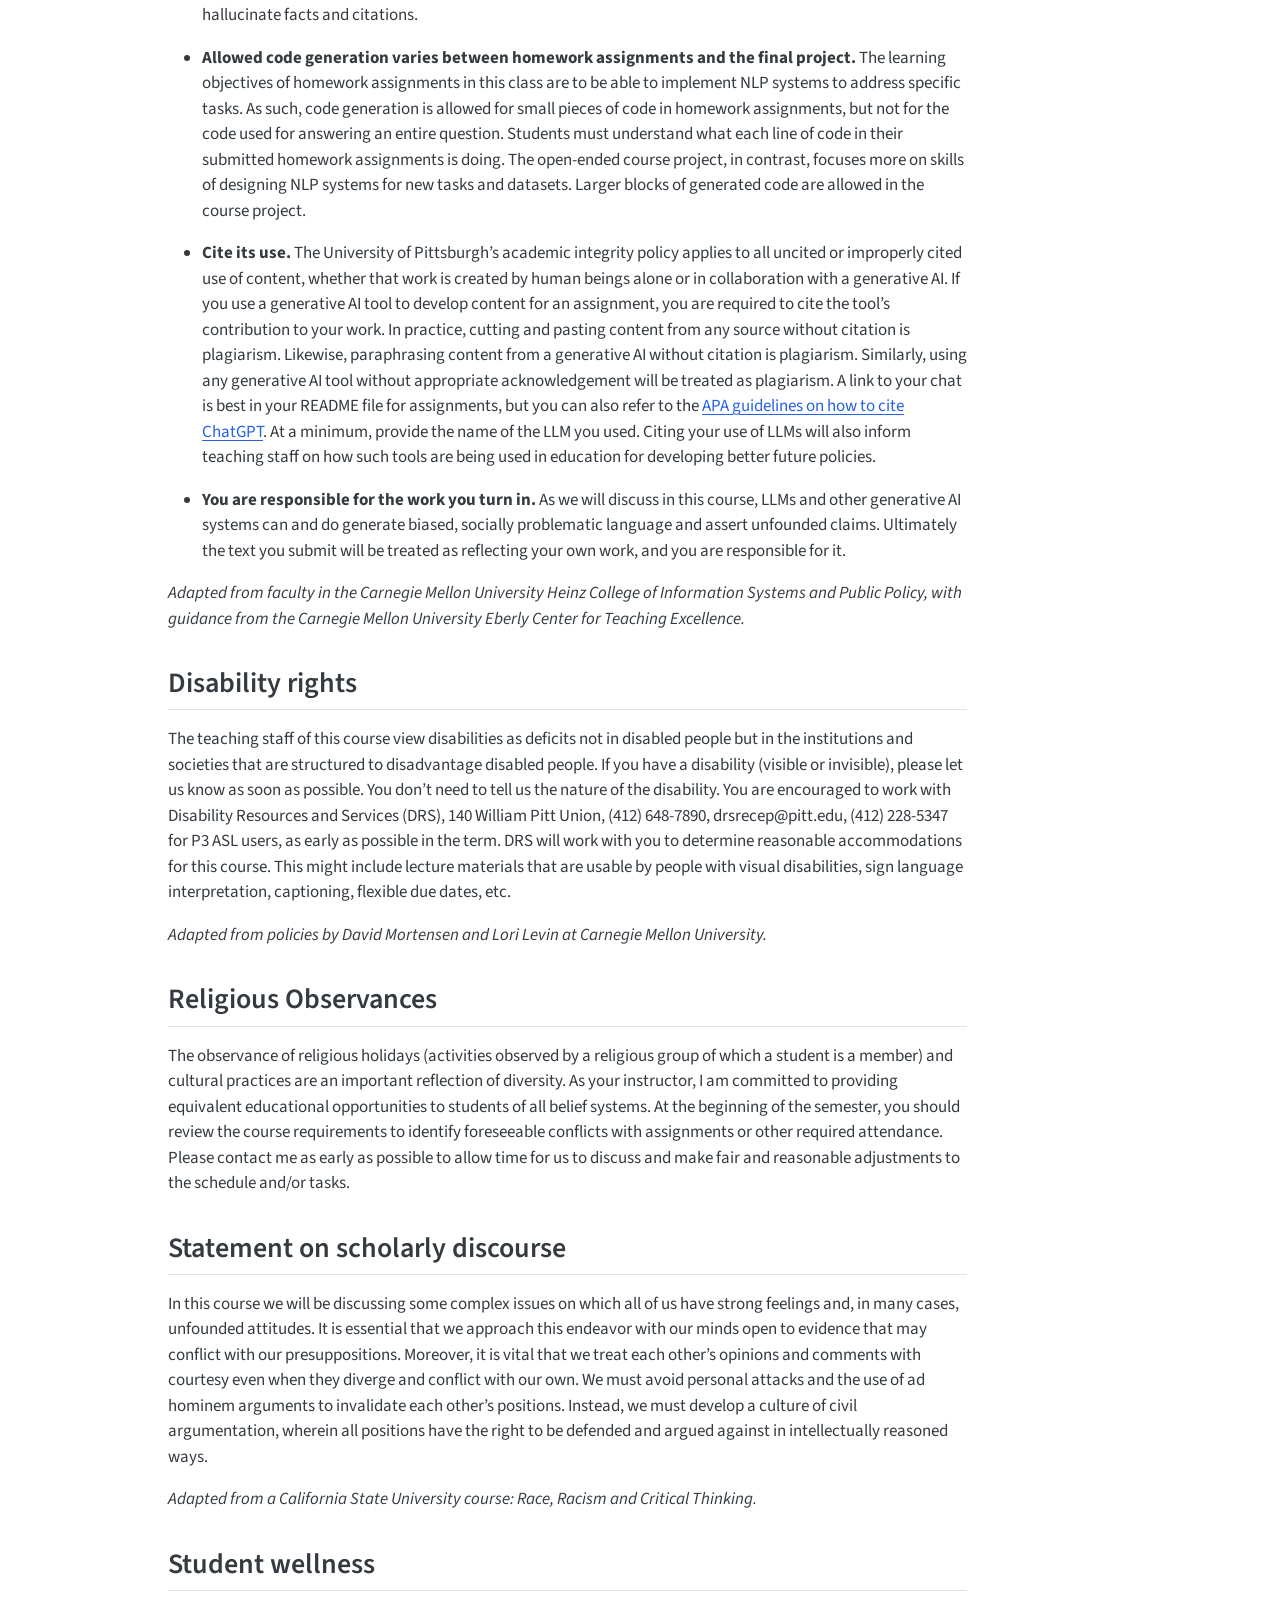
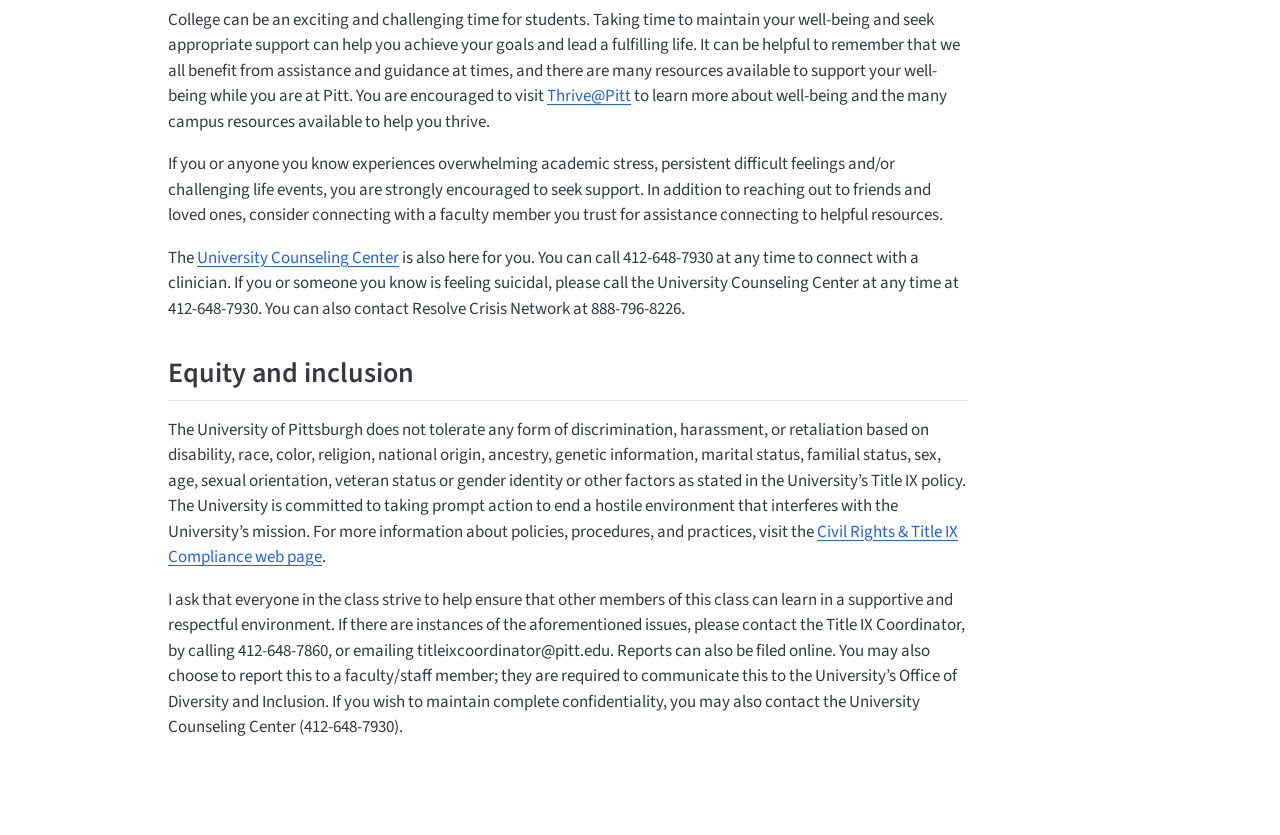
==== commit 400c0b9f: "added guest lecture" ====
--- a/docs/index.html
+++ b/docs/index.html
@@ -238,7 +238,7 @@
 </table>
 <section id="schedule" class="level1">
 <h1>Schedule</h1>
-<p><em>Subject to change. Last revised 2026-11-10. All due dates are at 11:59pm ET except when indicated.</em></p>
+<p><em>Subject to change. Last revised 2026-11-13. All due dates are at 11:59pm ET except when indicated.</em></p>
 <table class="schedule">
 <thead>
 <tr>
@@ -699,9 +699,10 @@
 11-19 Th
 </td>
 <td>
-<em>Guest lecture</em>
-</td>
-<td>
+Social factors, bias and ethics in NLP
+</td>
+<td>
+<a href="https://aclanthology.org/P16-2096.pdf">Hovy and Spruit 2016</a>, <a href="https://aclanthology.org/2020.acl-main.485.pdf">Blodgett et al.&nbsp;2020</a>
 </td>
 <td>
 </td>
@@ -719,10 +720,9 @@
 12-01 Tu
 </td>
 <td>
-Social factors, bias and ethics in NLP
-</td>
-<td>
-<a href="https://aclanthology.org/P16-2096.pdf">Hovy and Spruit 2016</a>, <a href="https://aclanthology.org/2020.acl-main.485.pdf">Blodgett et al.&nbsp;2020</a>
+NLP in biomedical applications, Luke Breitfeller (guest lecture)
+</td>
+<td>
 </td>
 <td>
 </td>
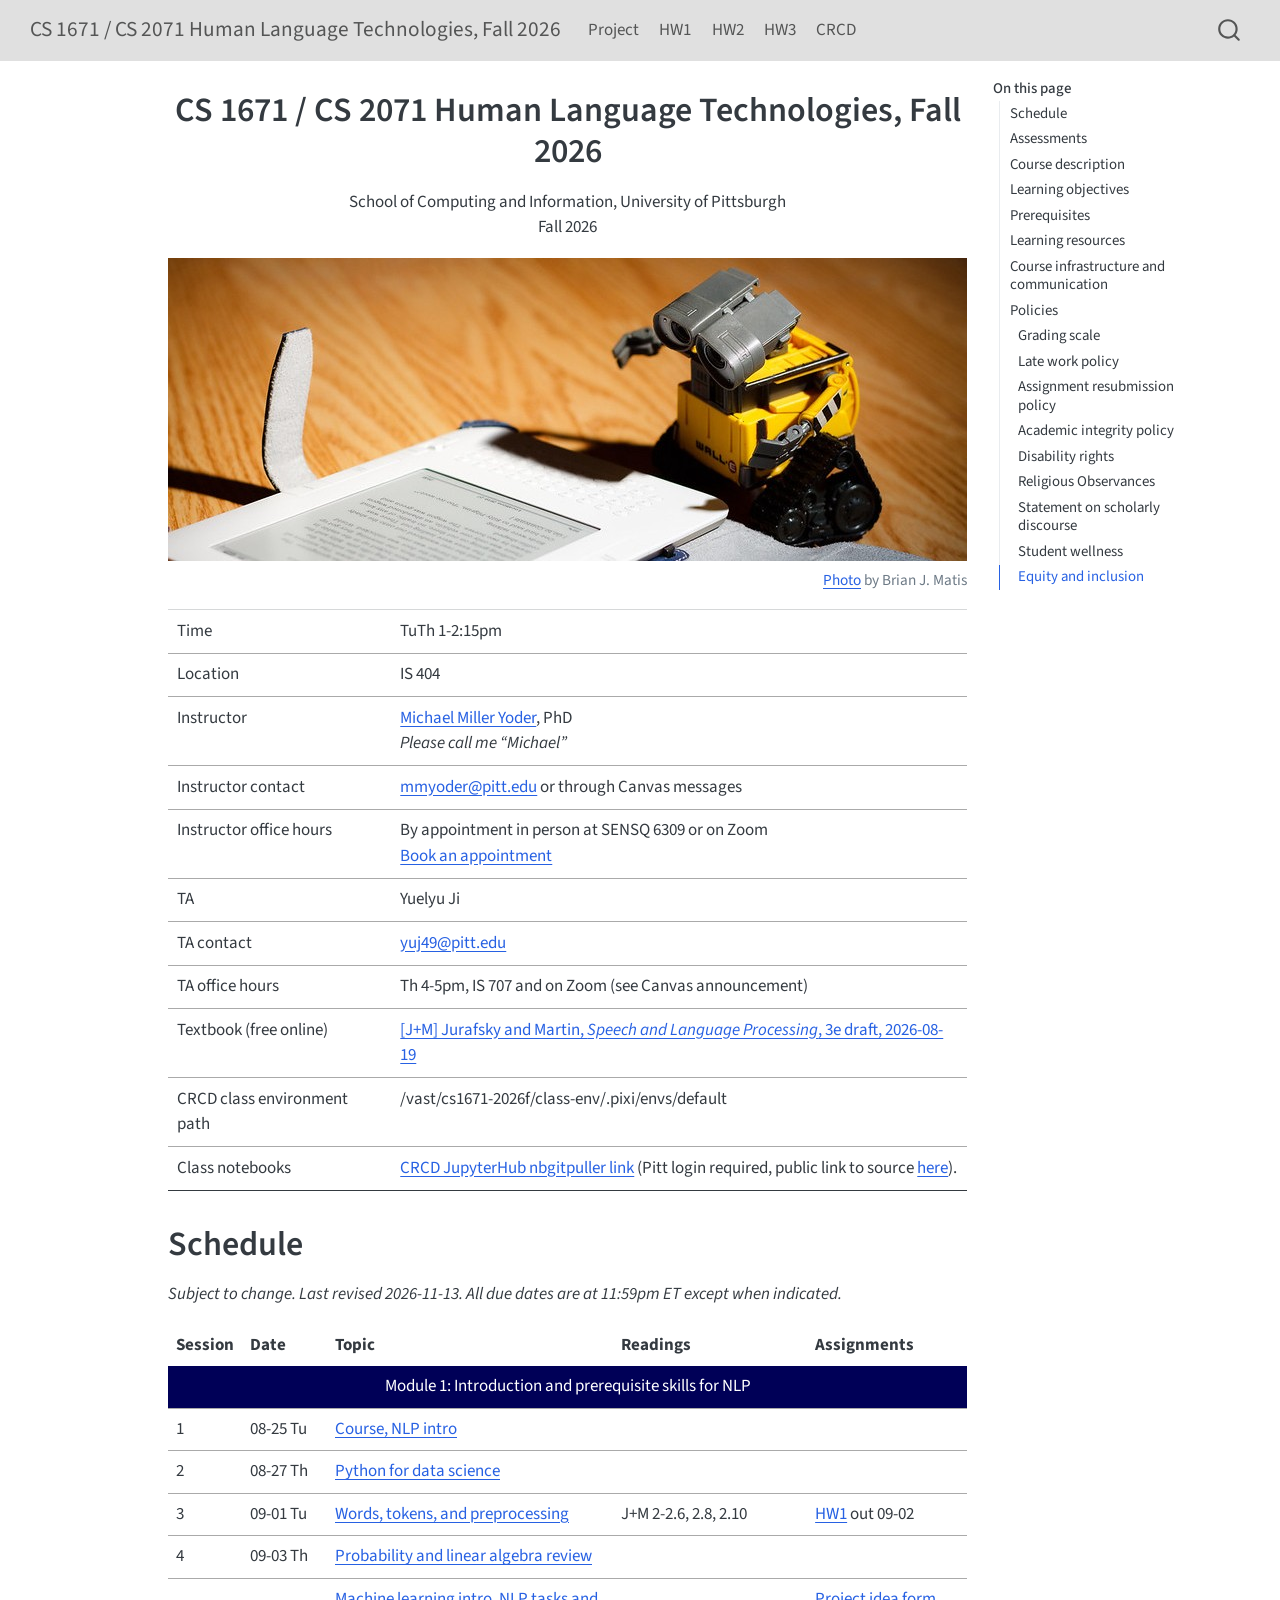
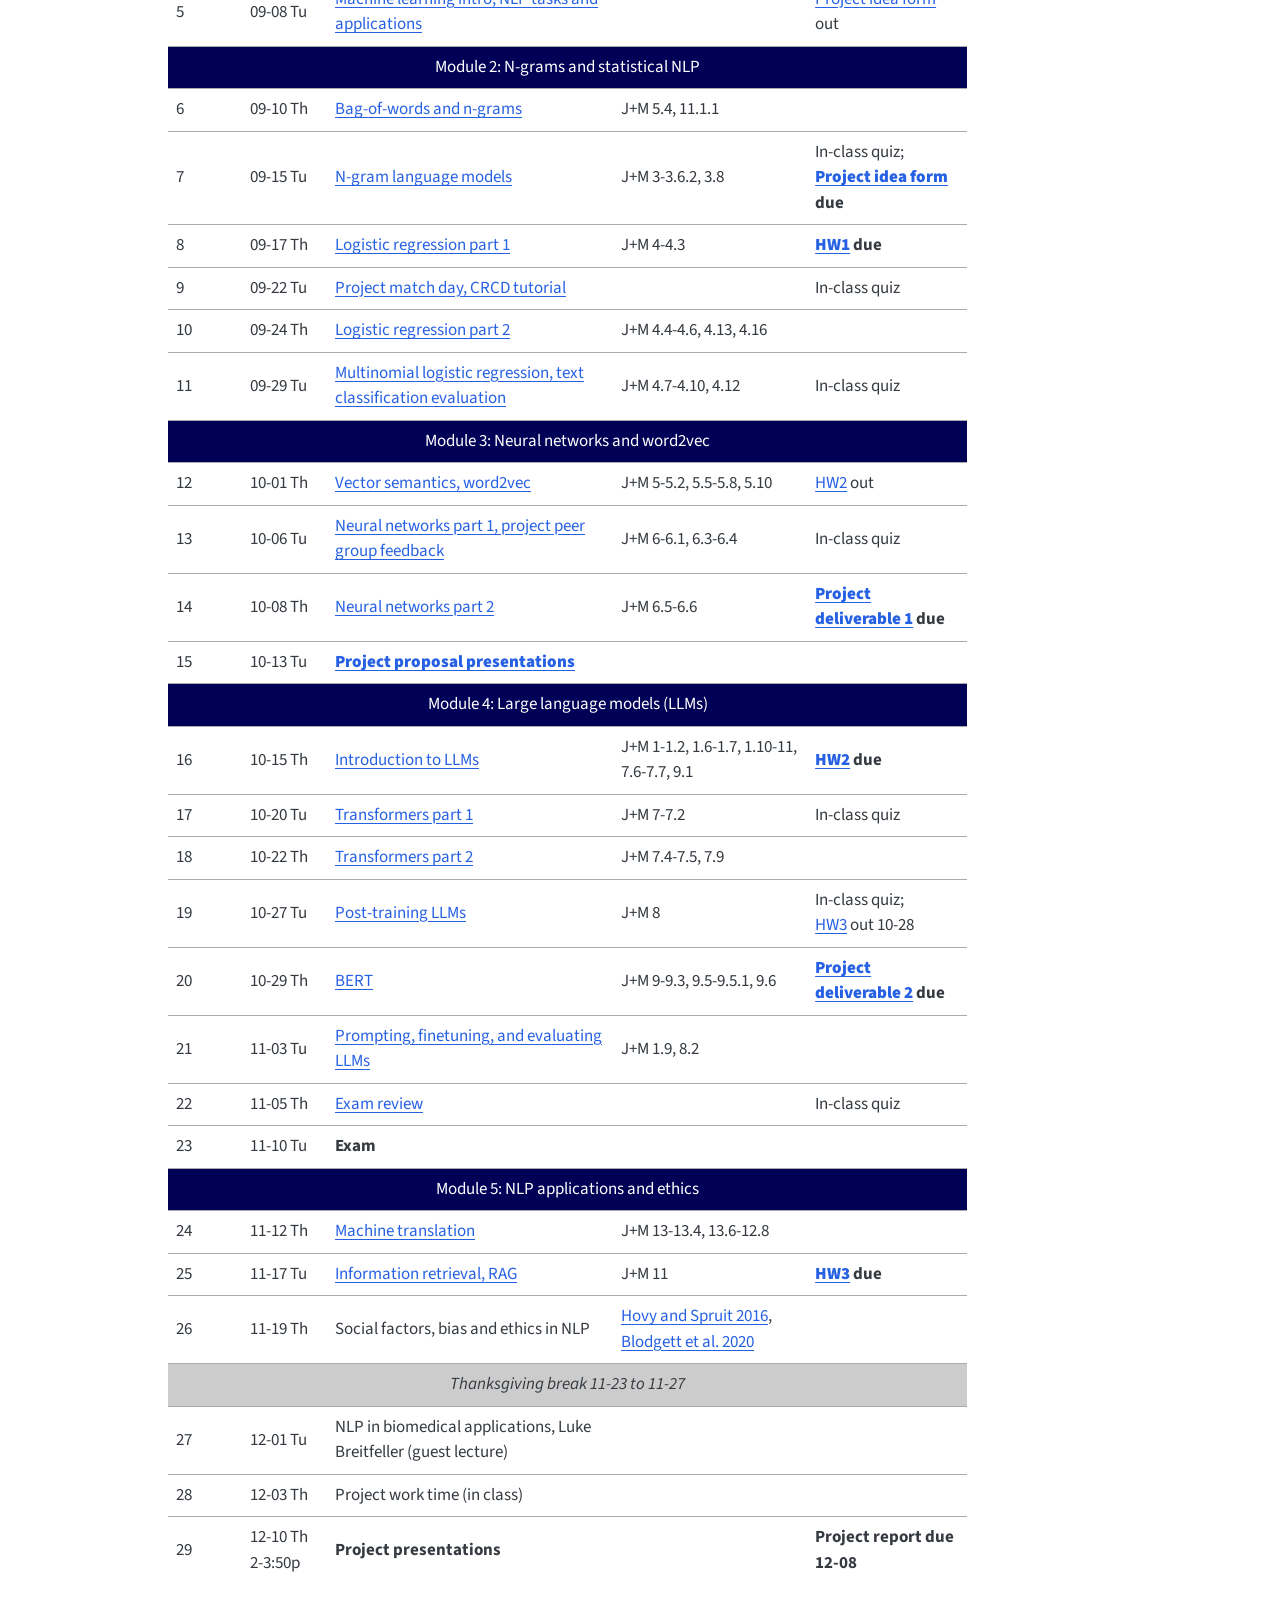
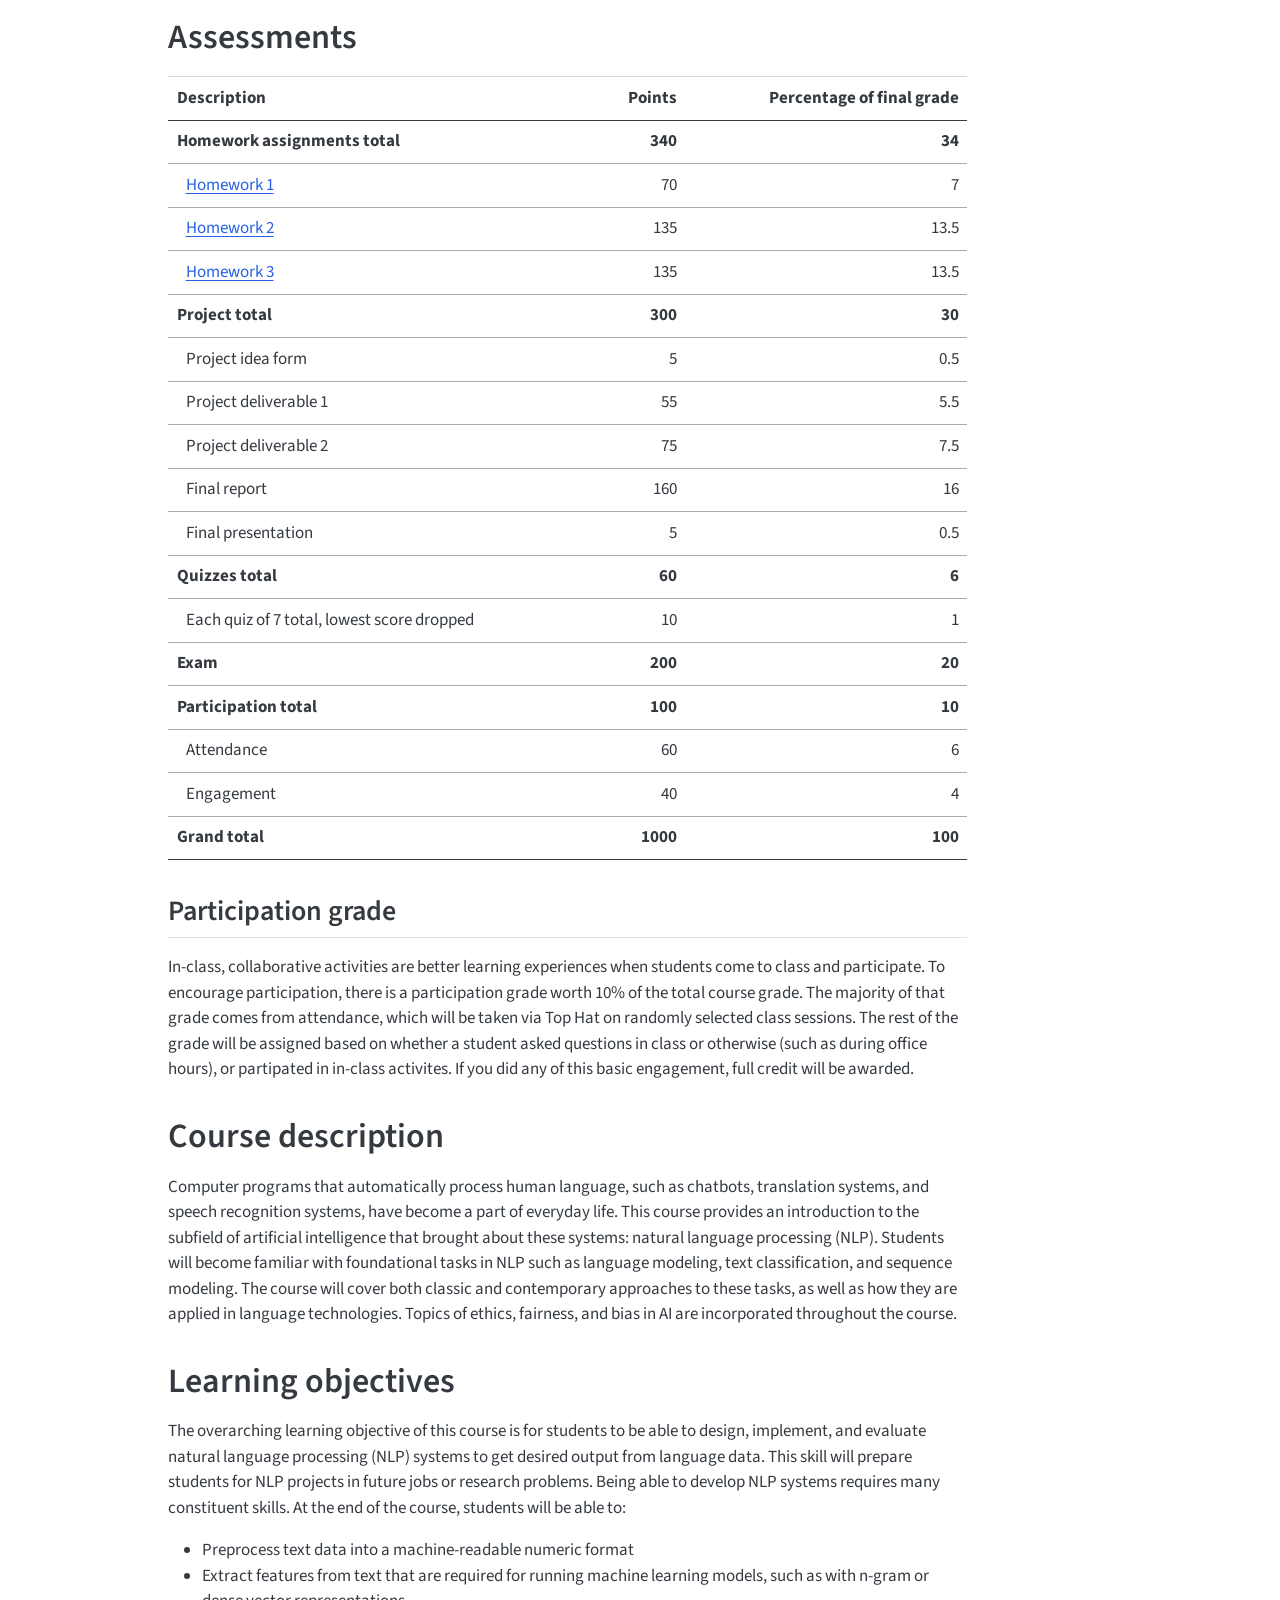
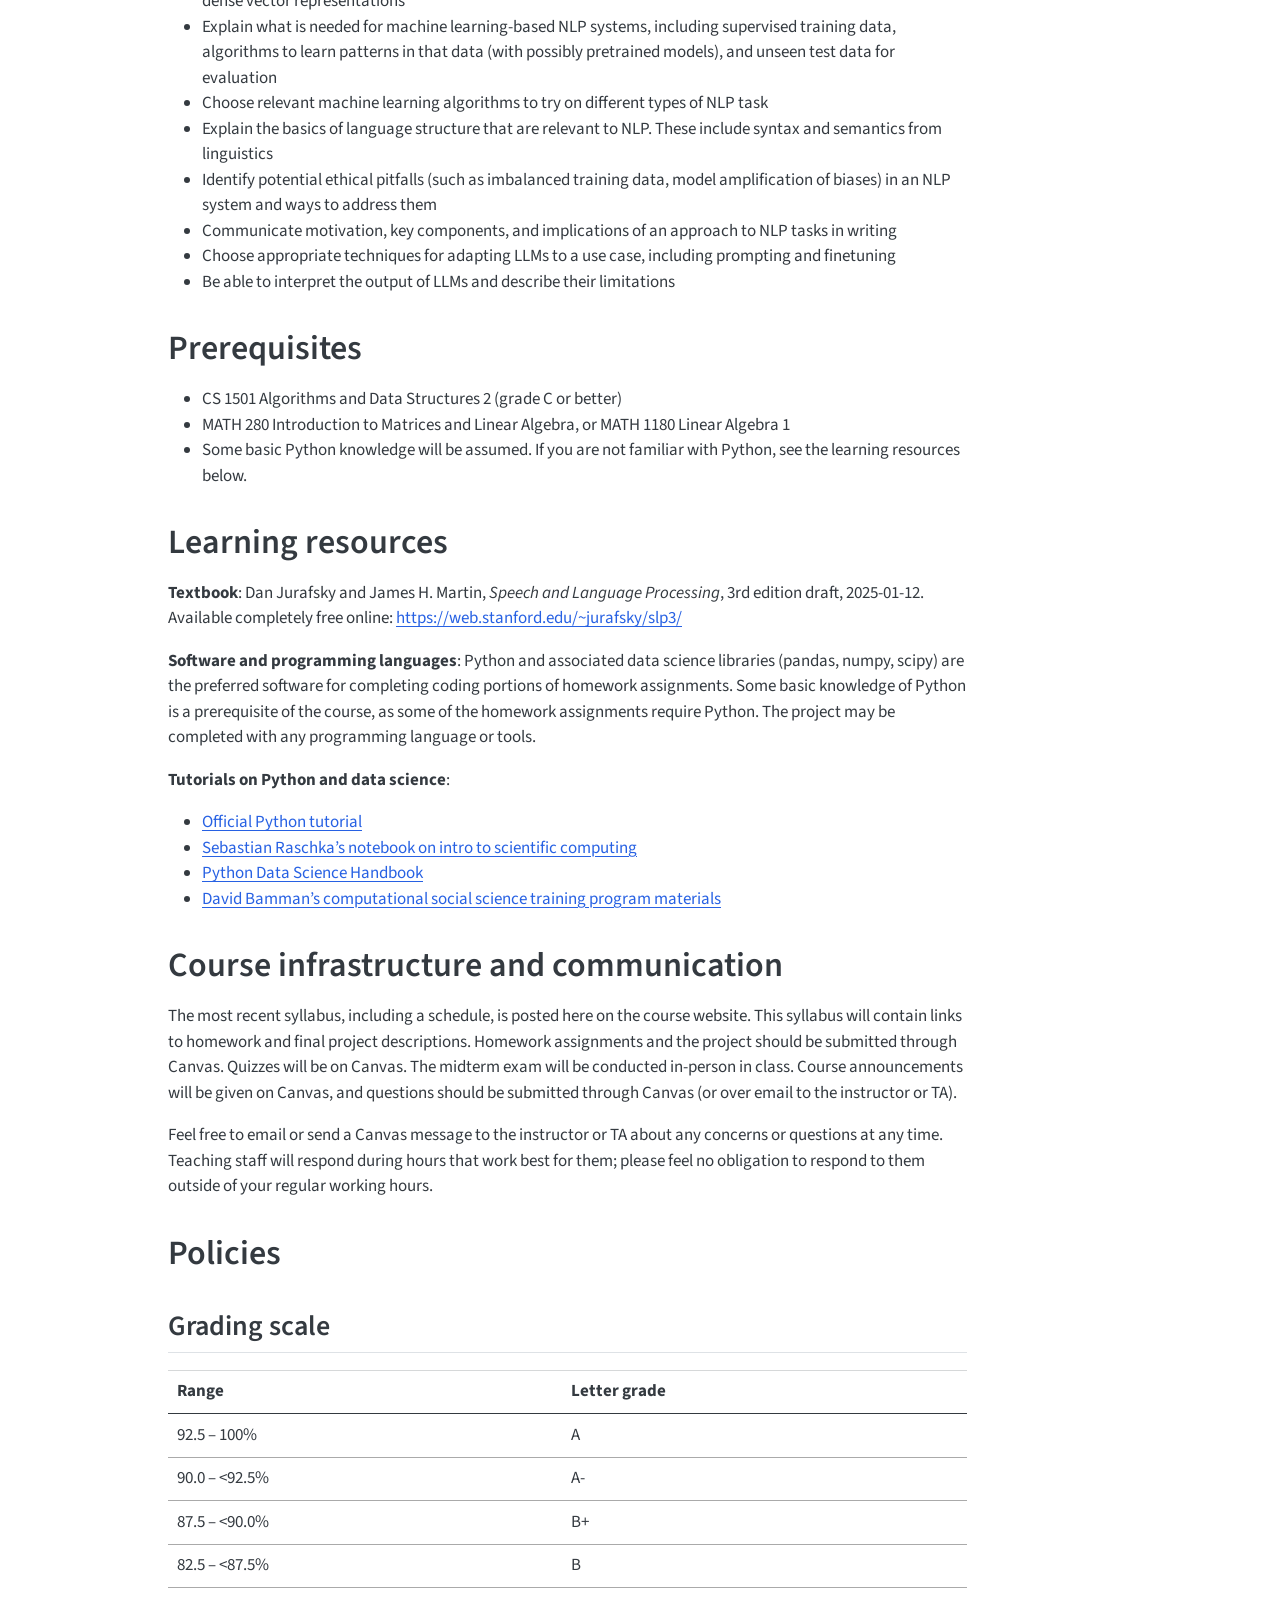
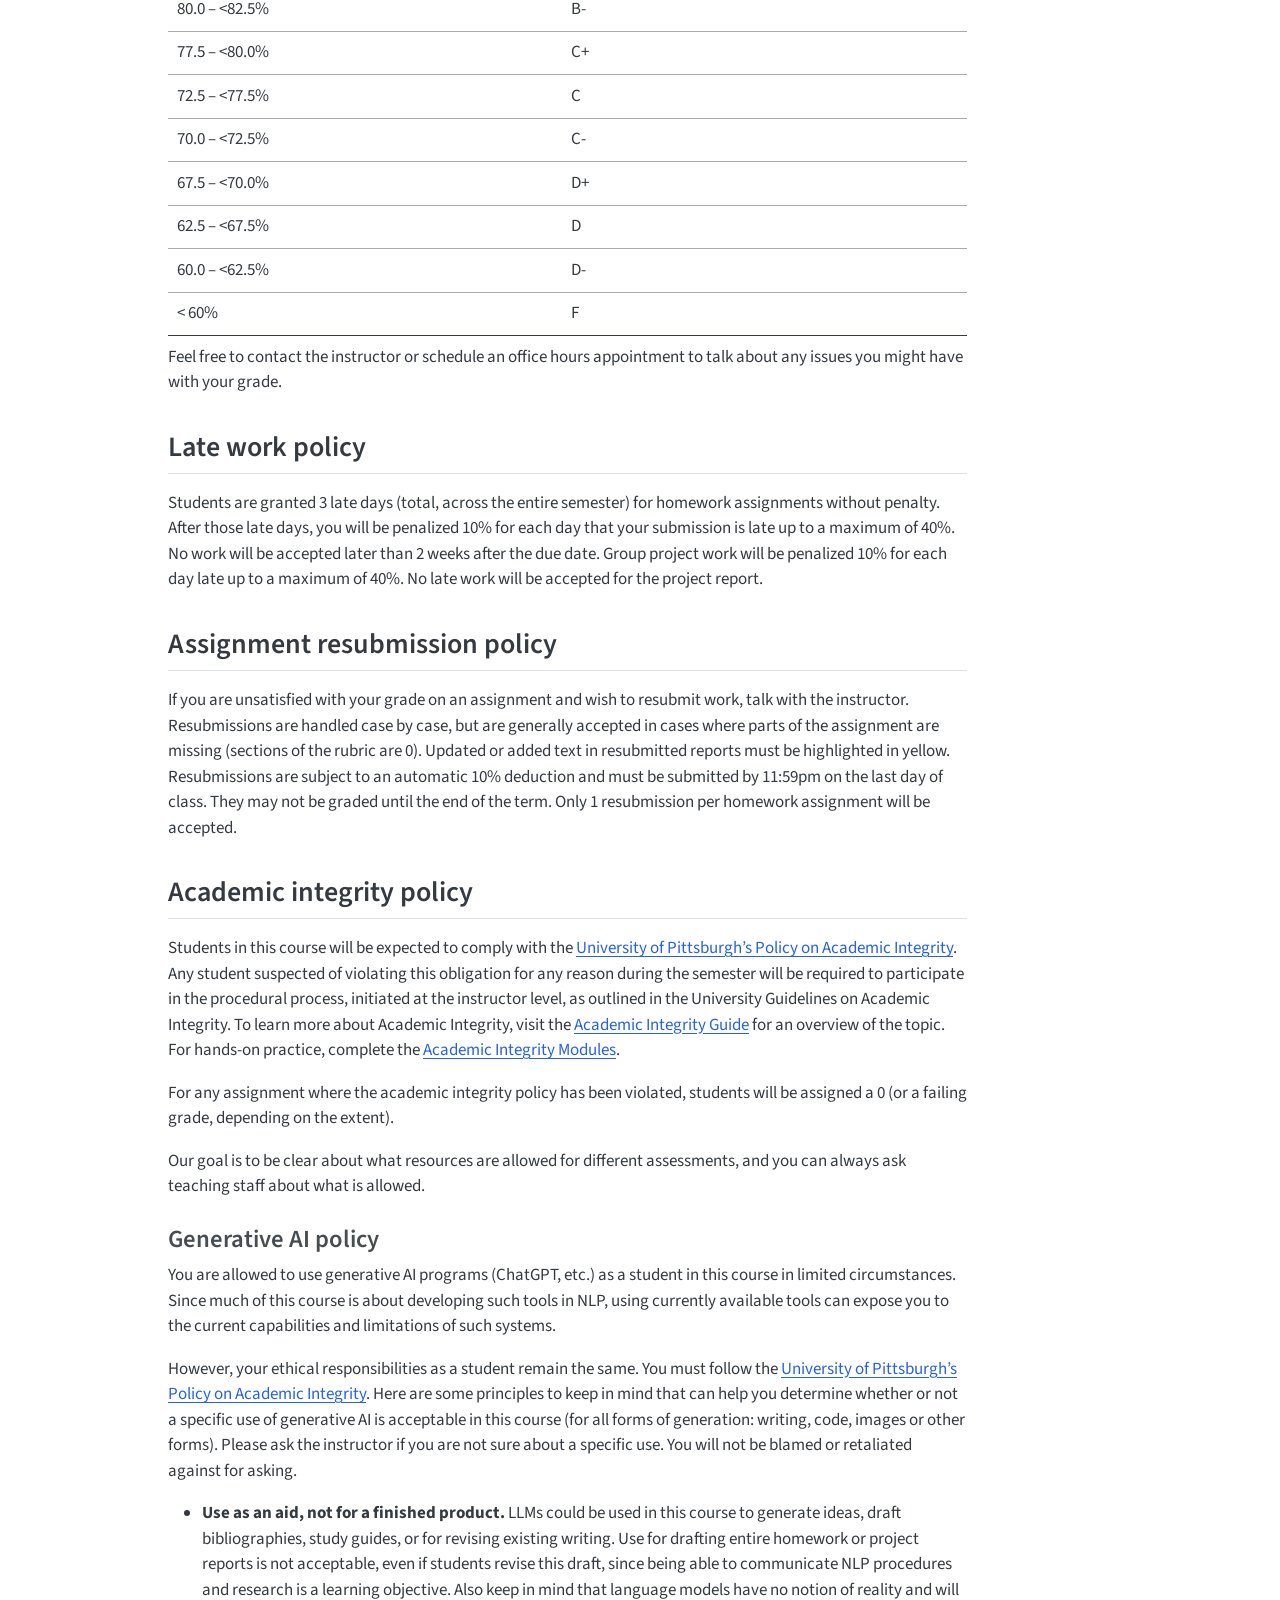
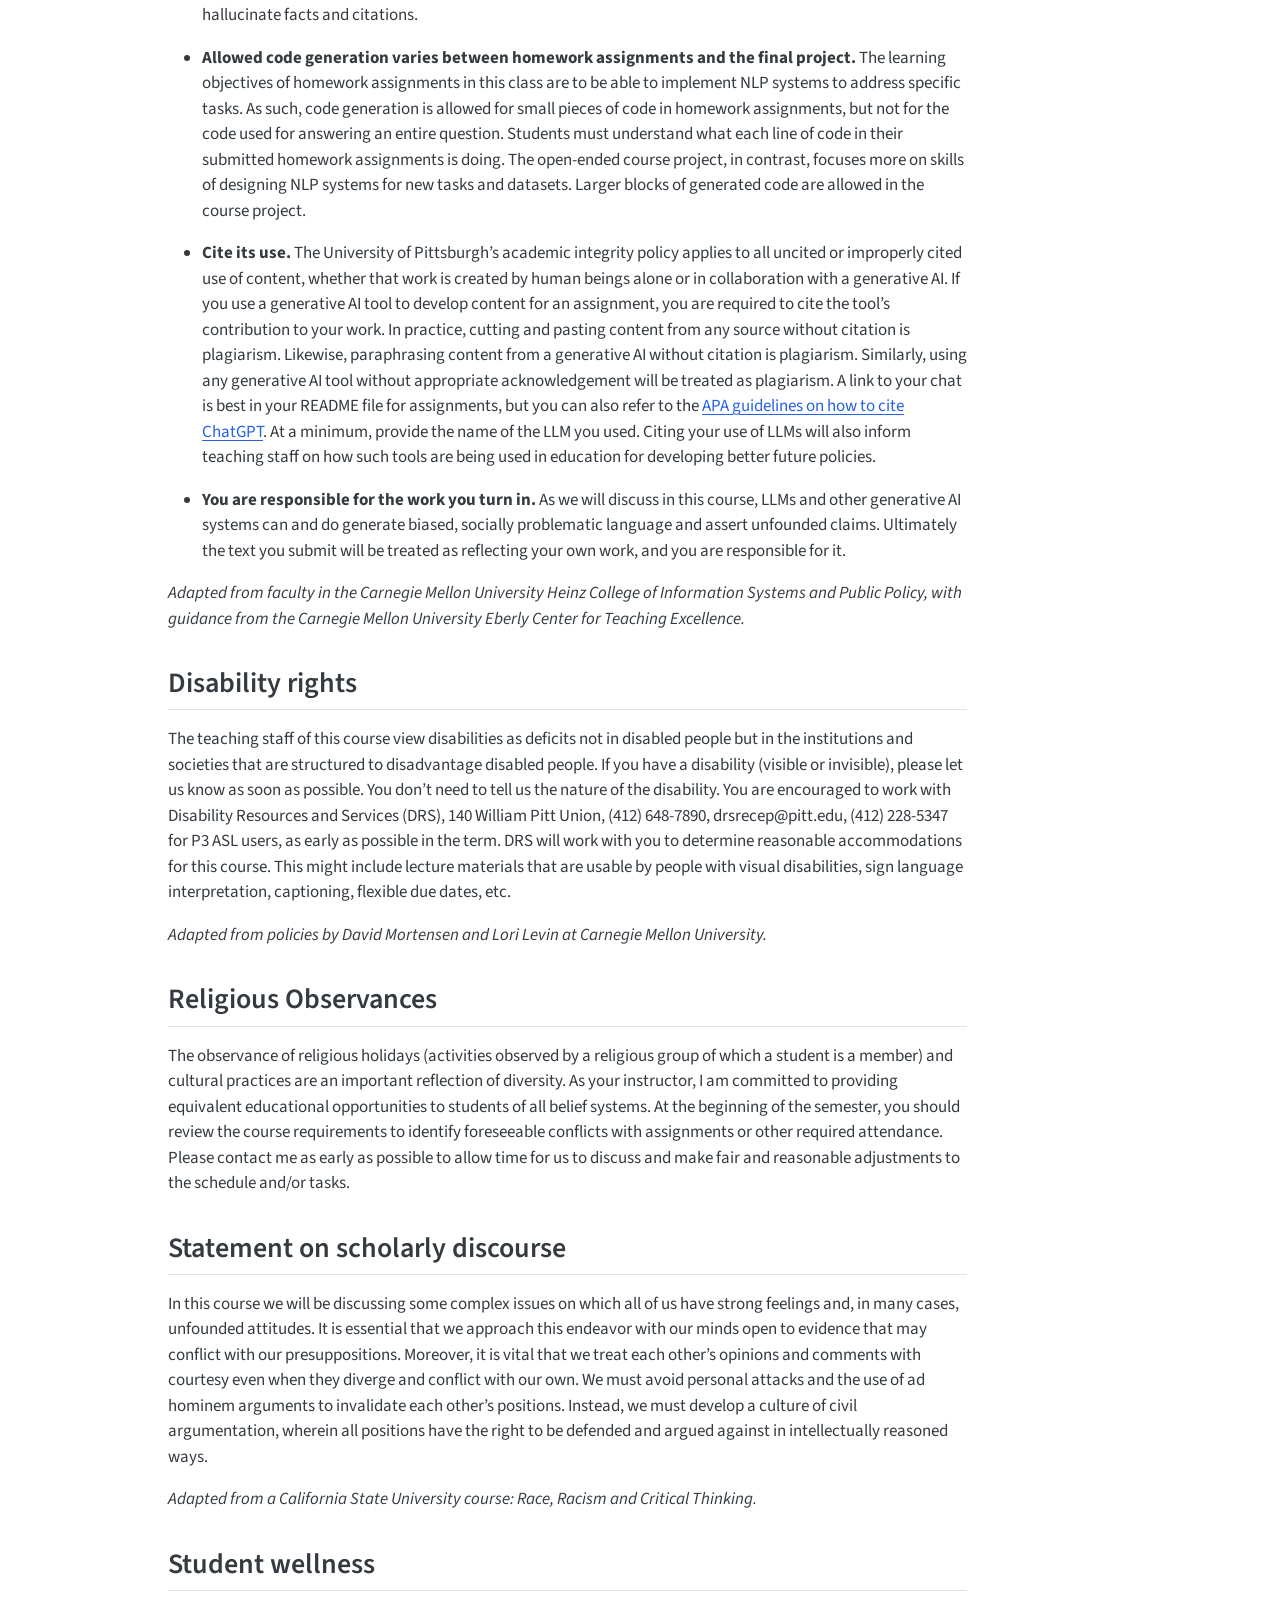
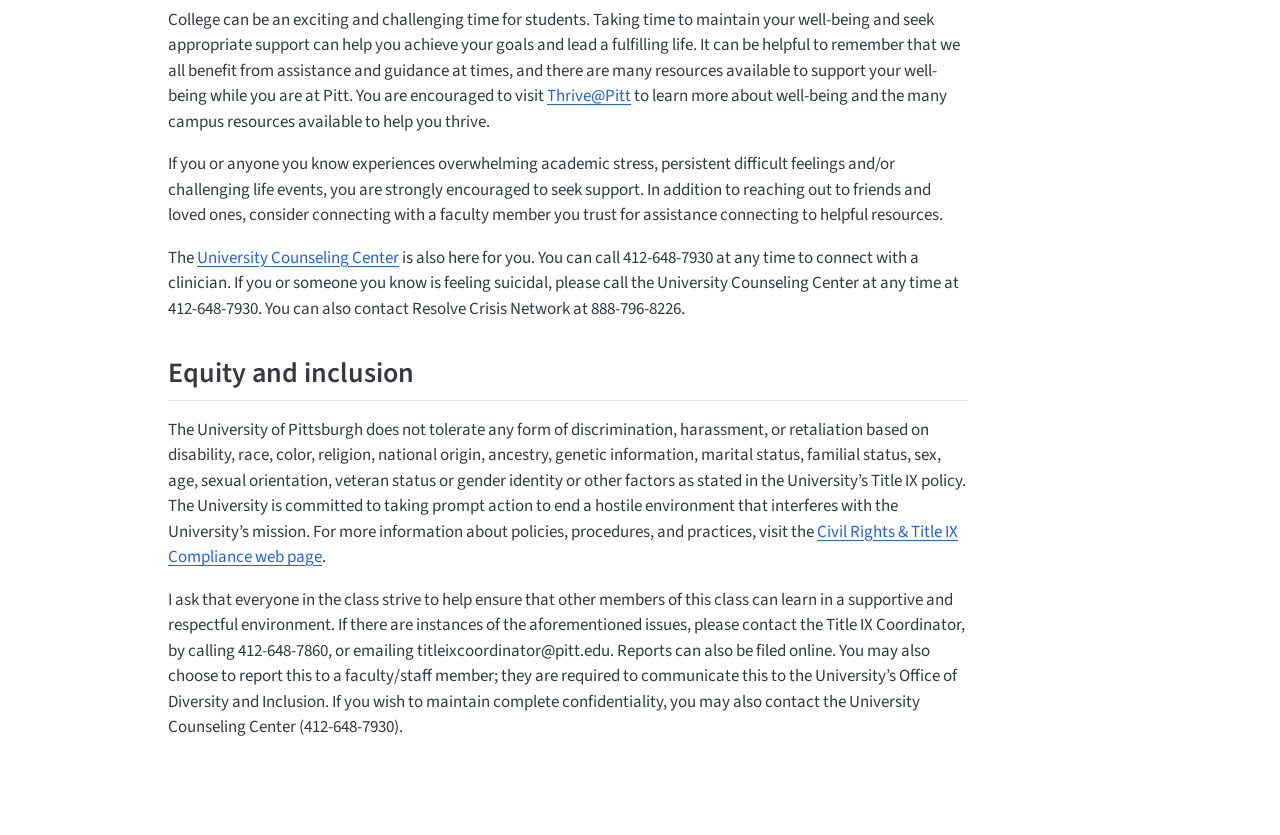
==== commit 9d2147b5: "session 25 slides" ====
--- a/docs/index.html
+++ b/docs/index.html
@@ -682,7 +682,7 @@
 11-17 Tu
 </td>
 <td>
-Information retrieval, RAG
+<a href="slides/session25_cs1671_fall2026.pdf">Information retrieval, RAG</a>
 </td>
 <td>
 J+M 11
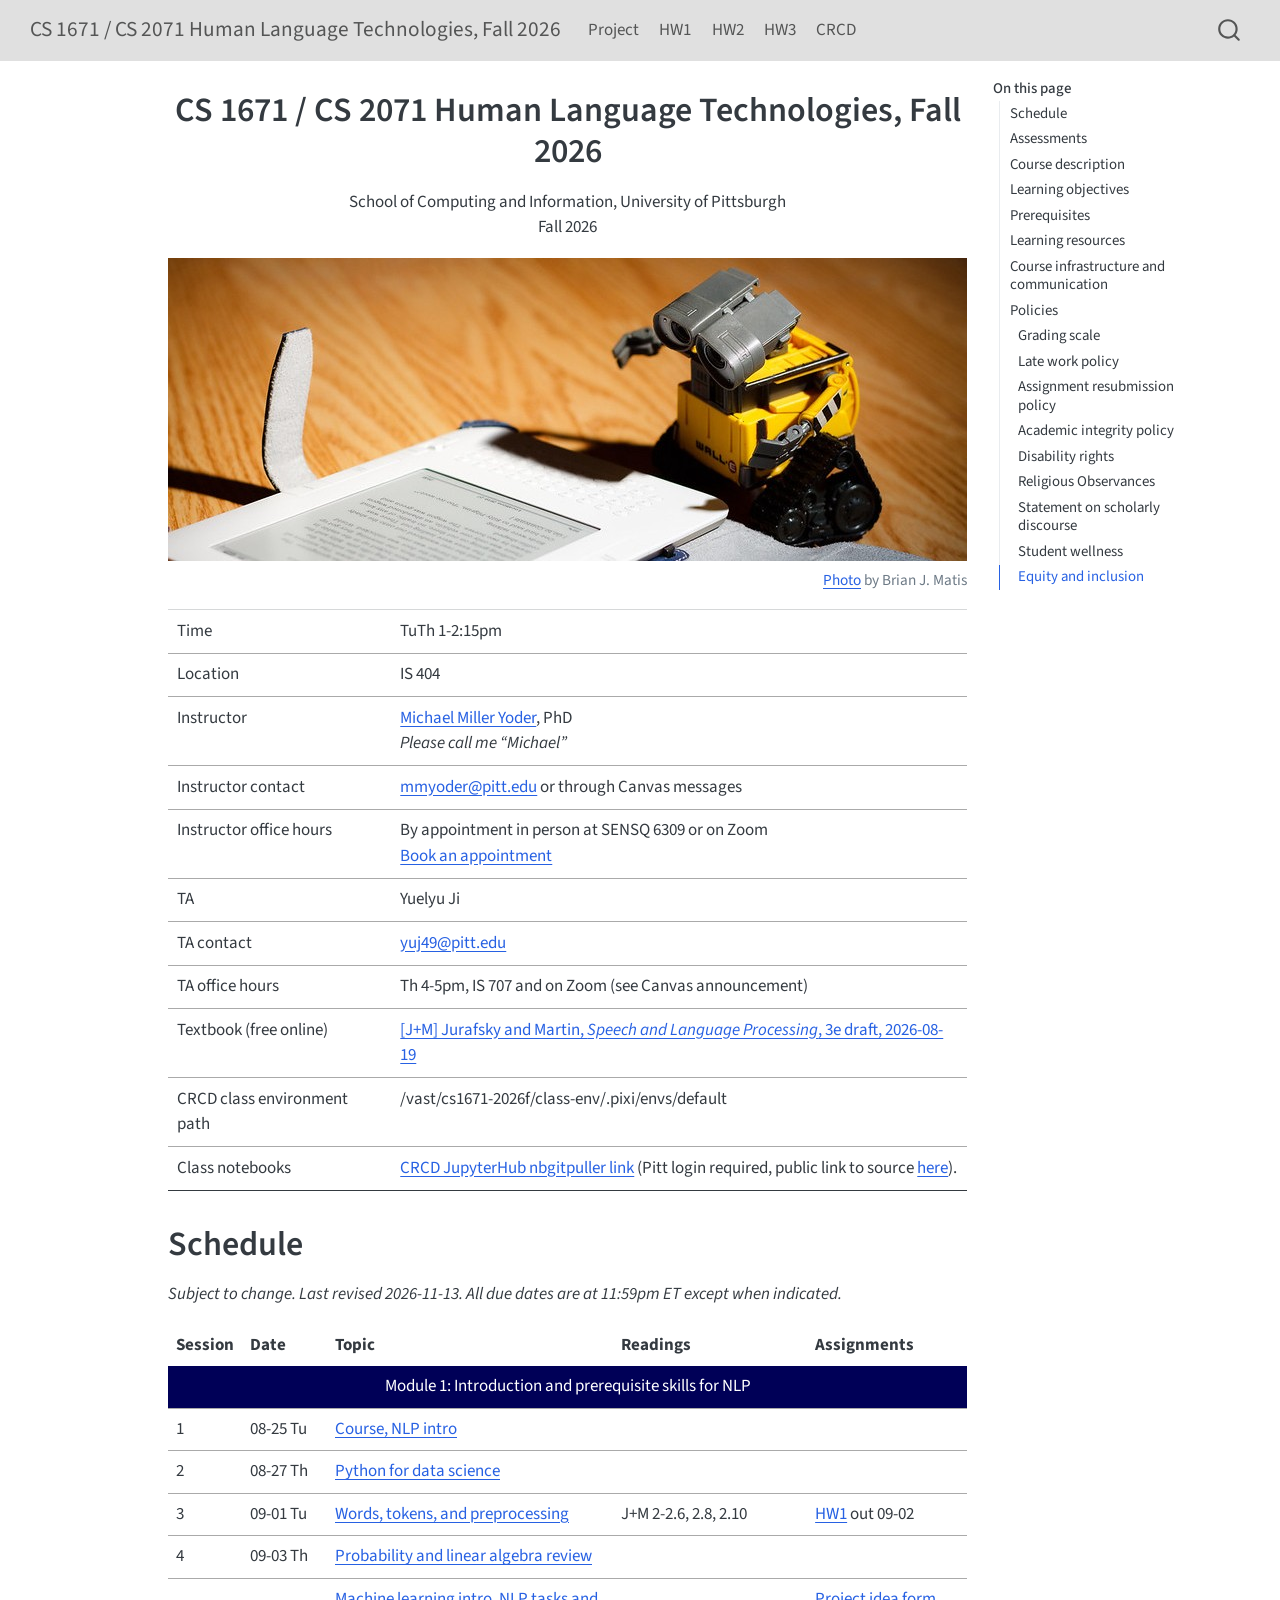
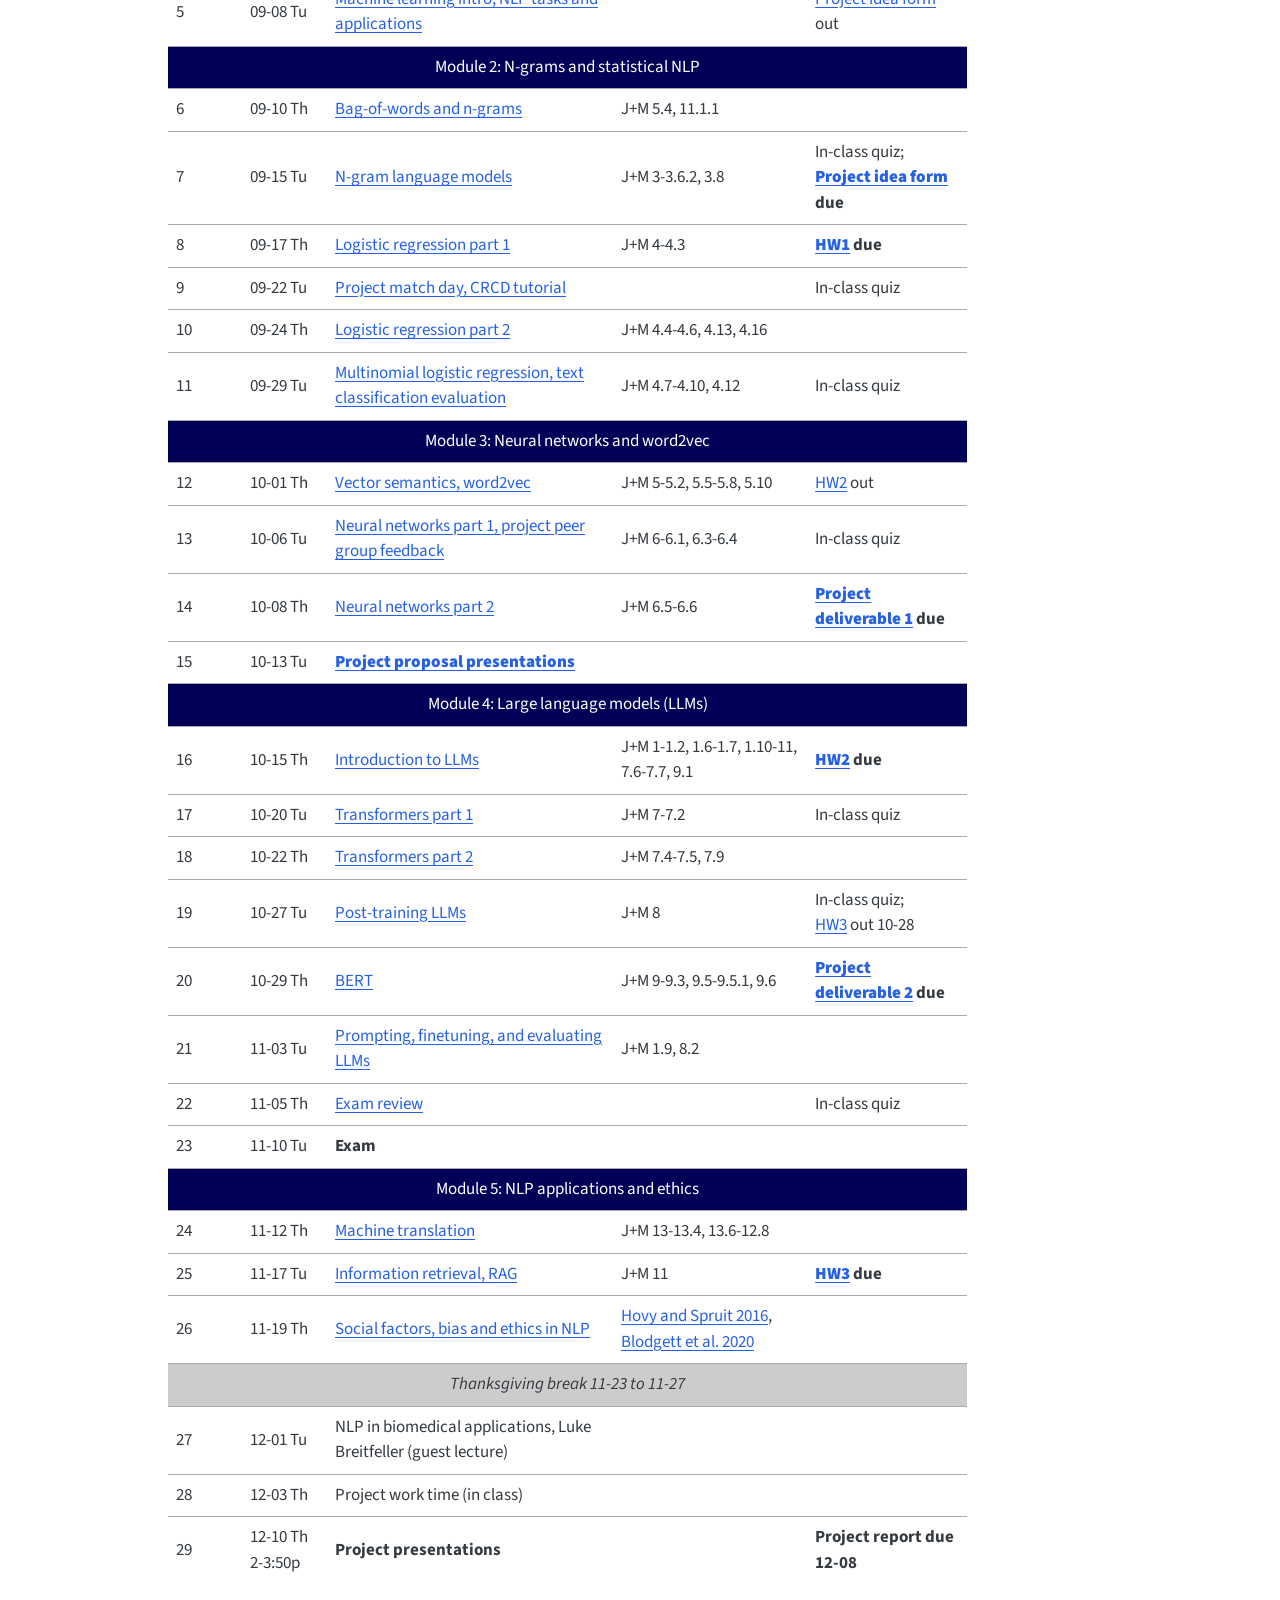
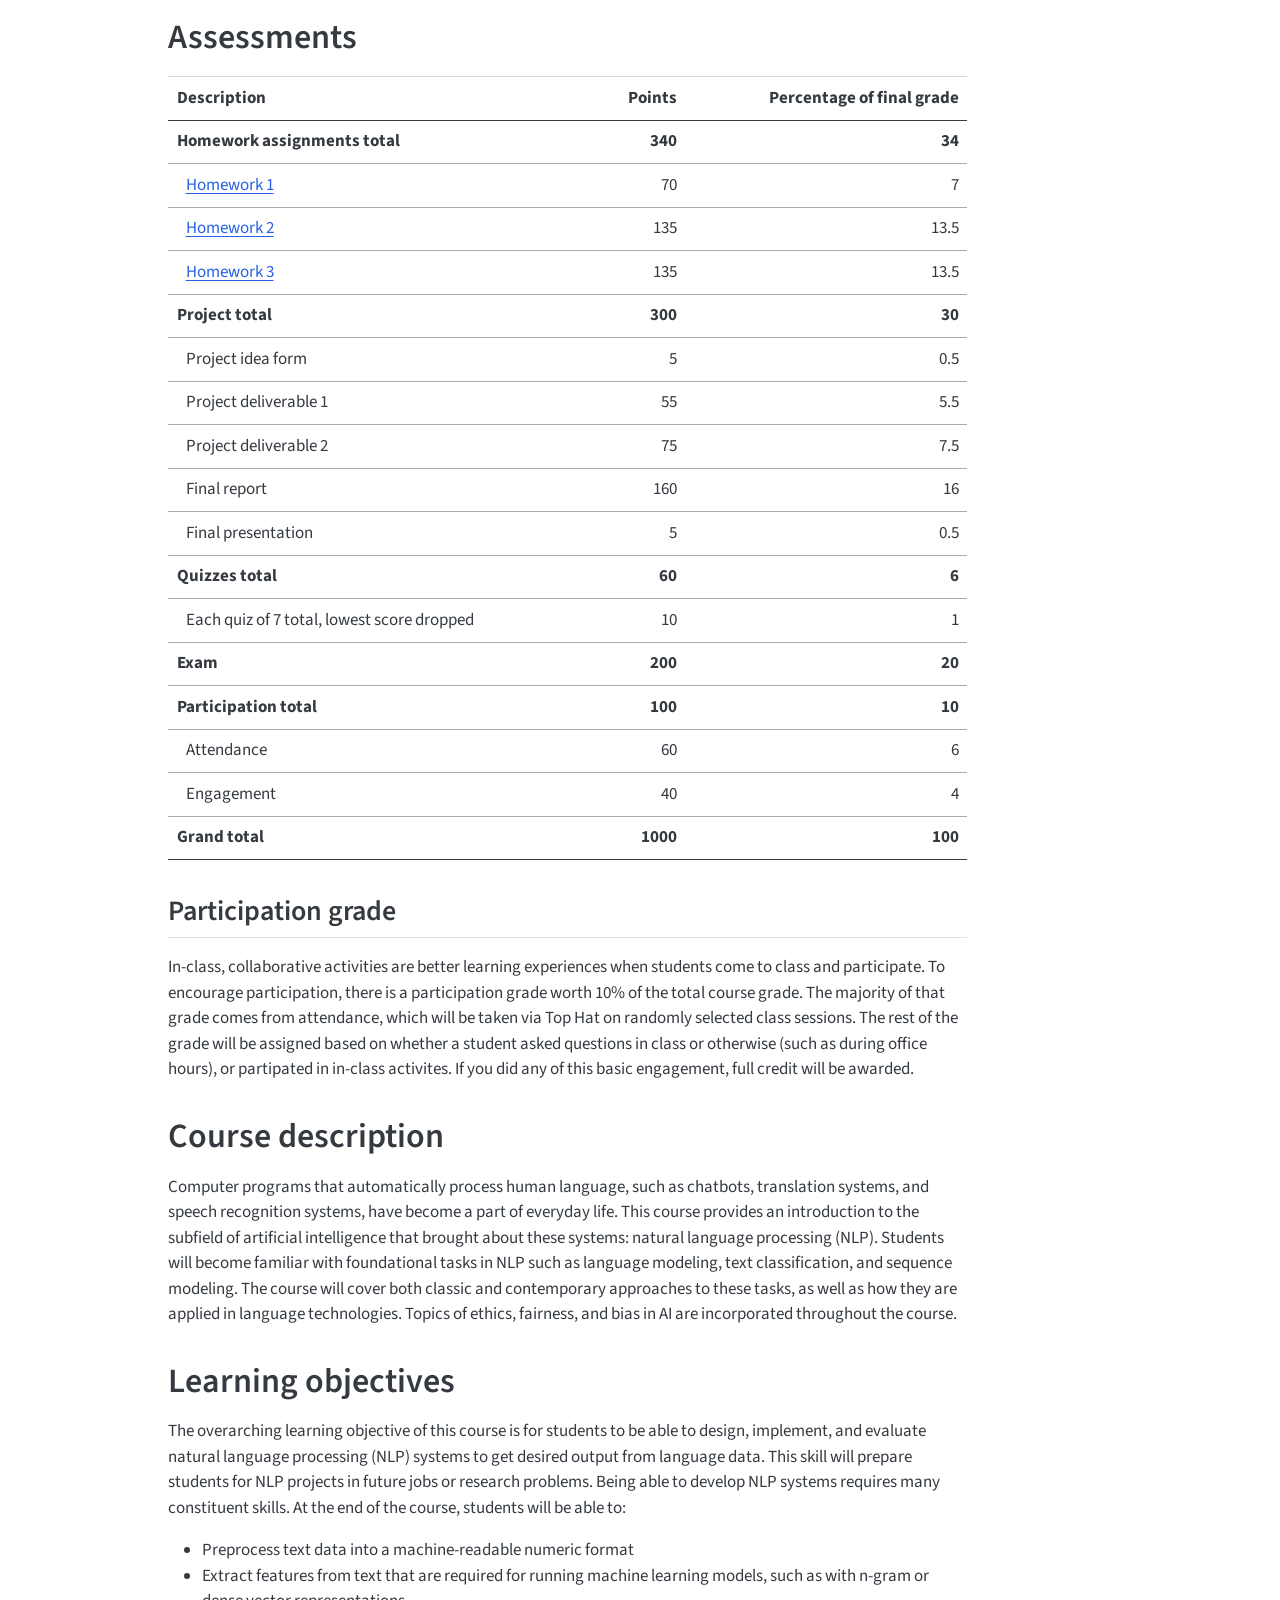
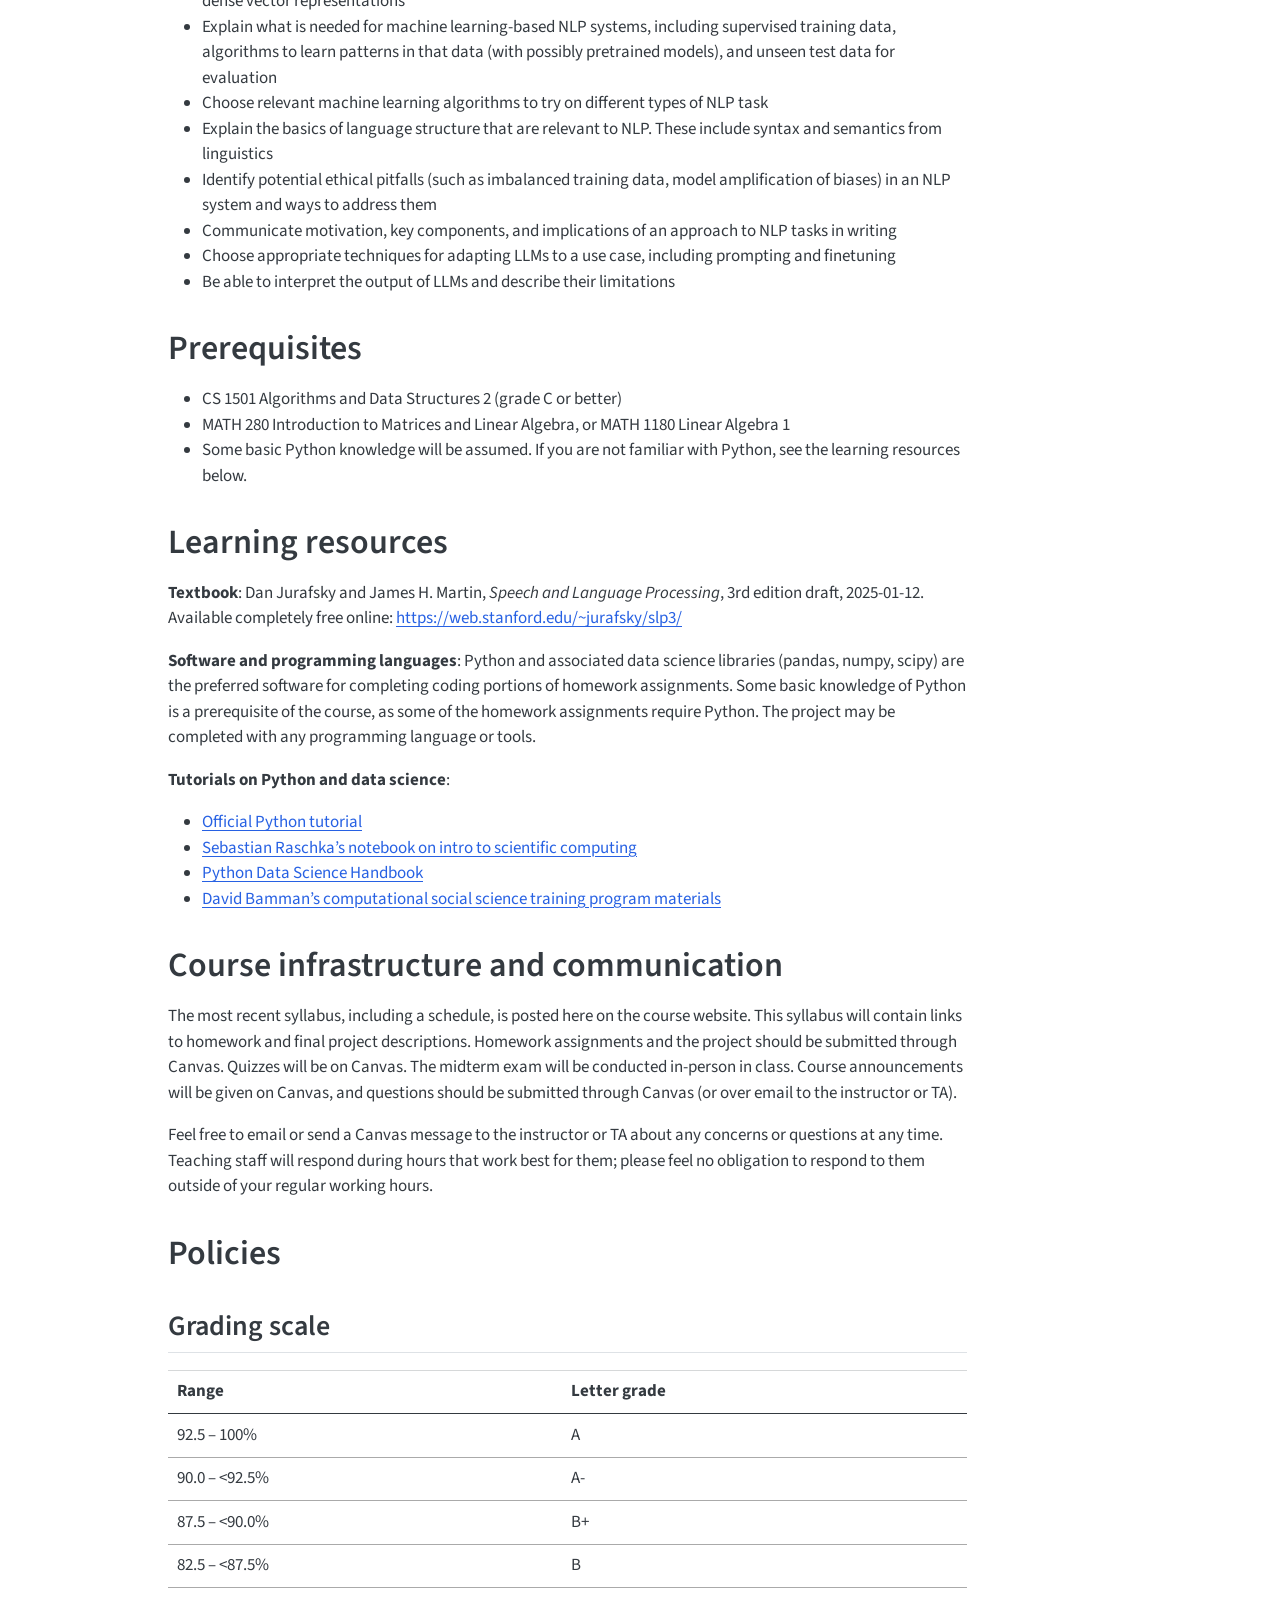
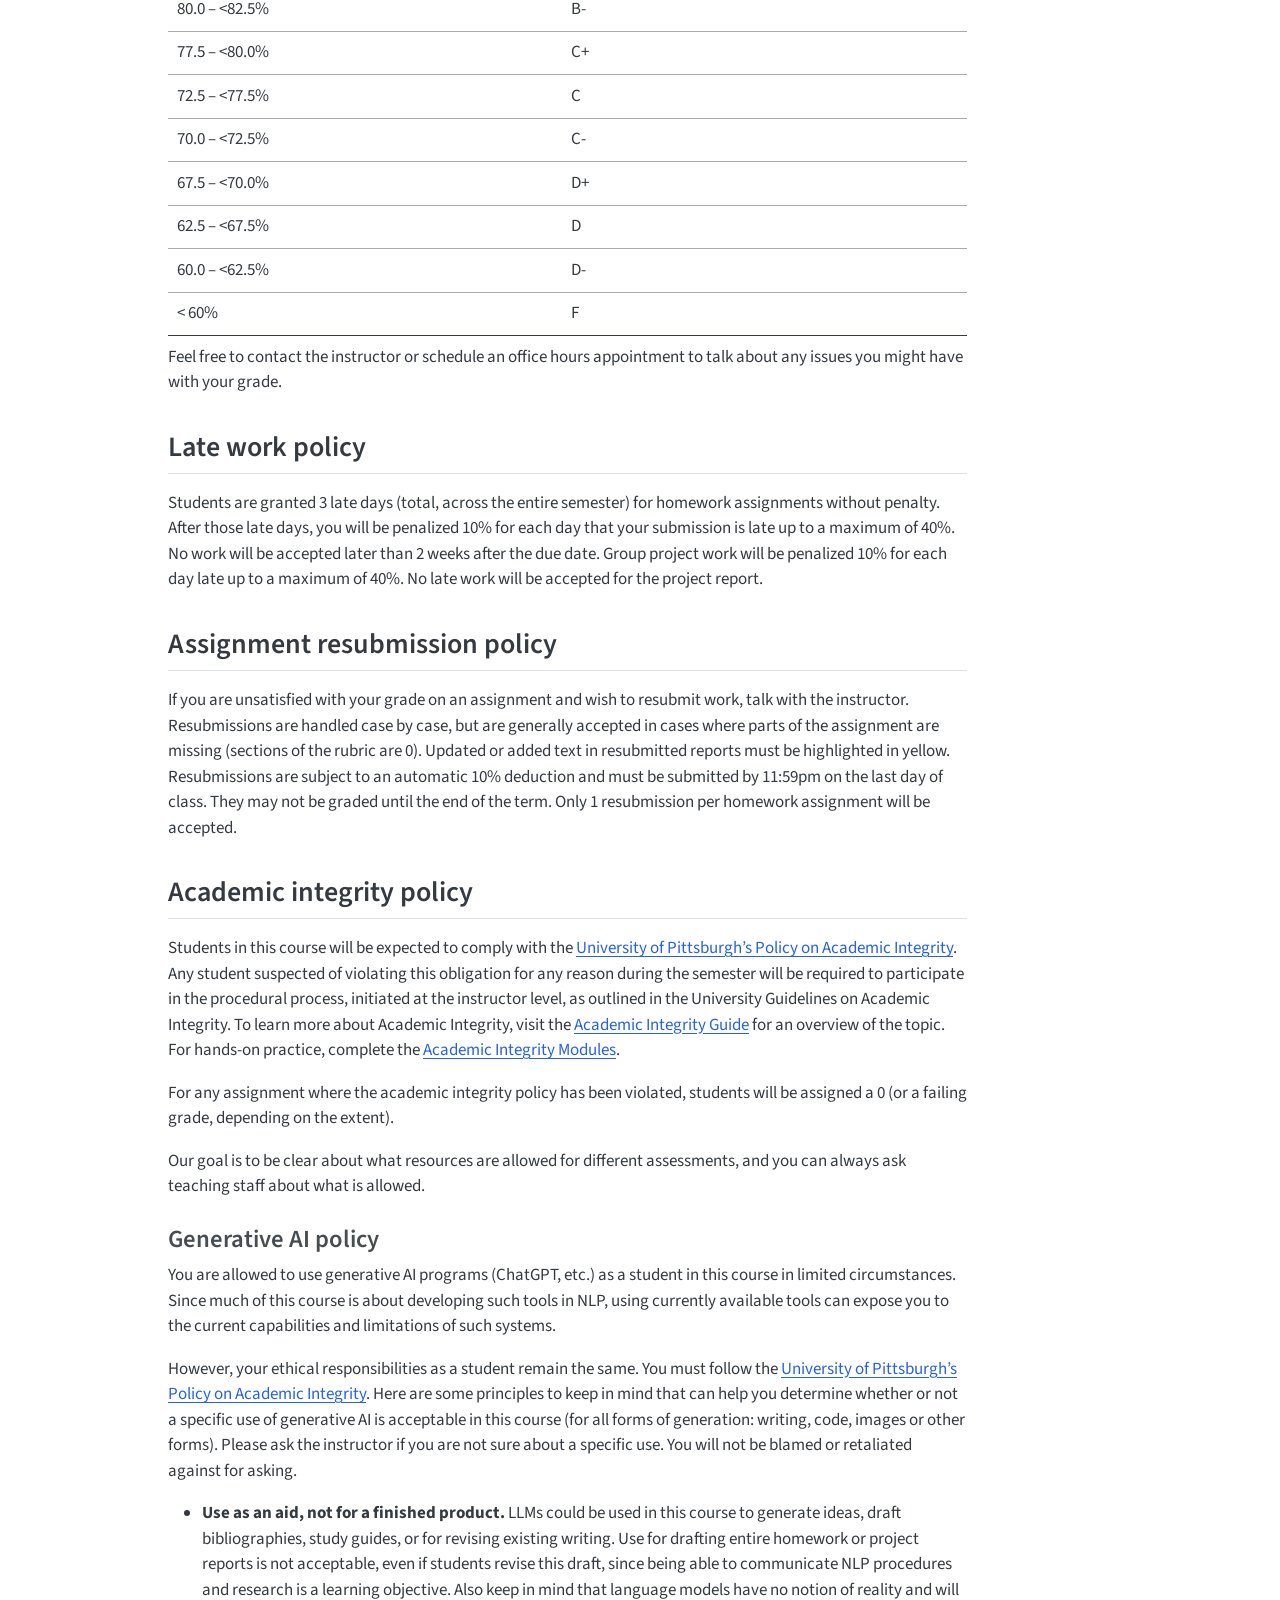
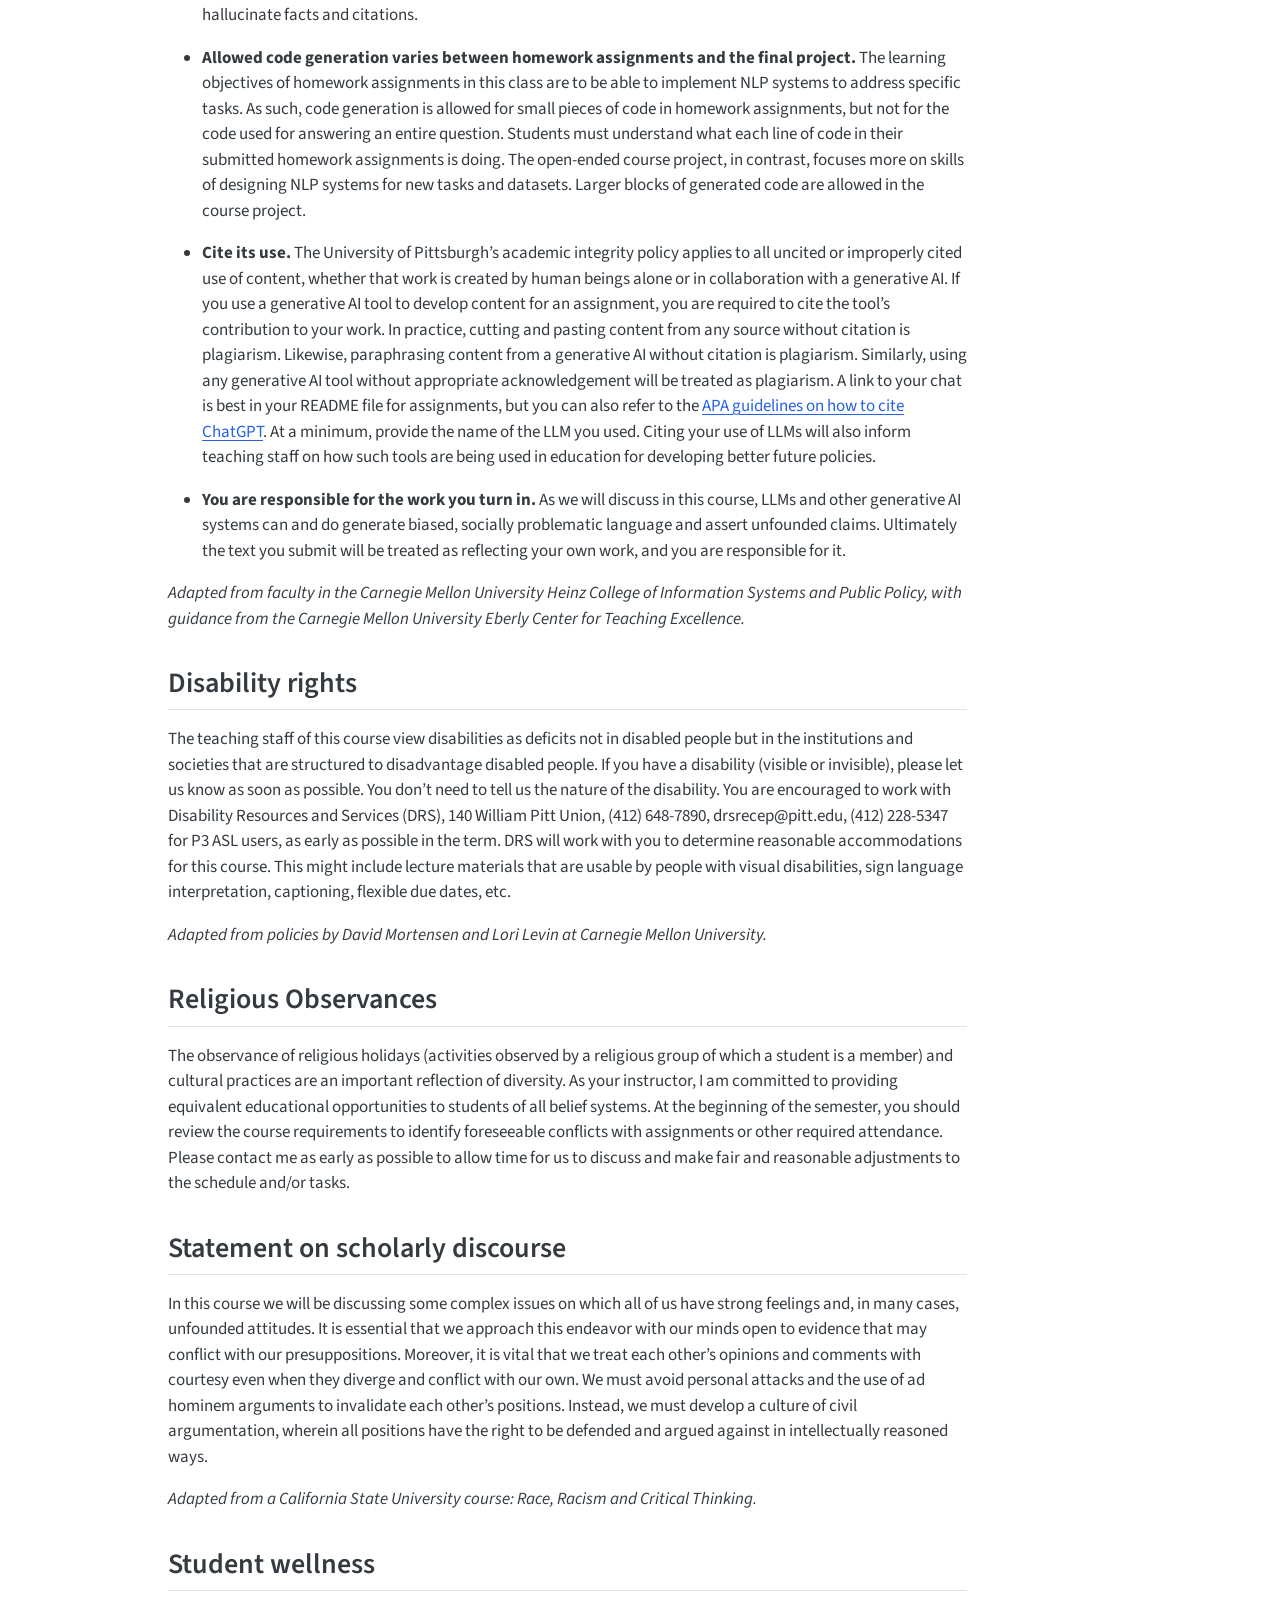
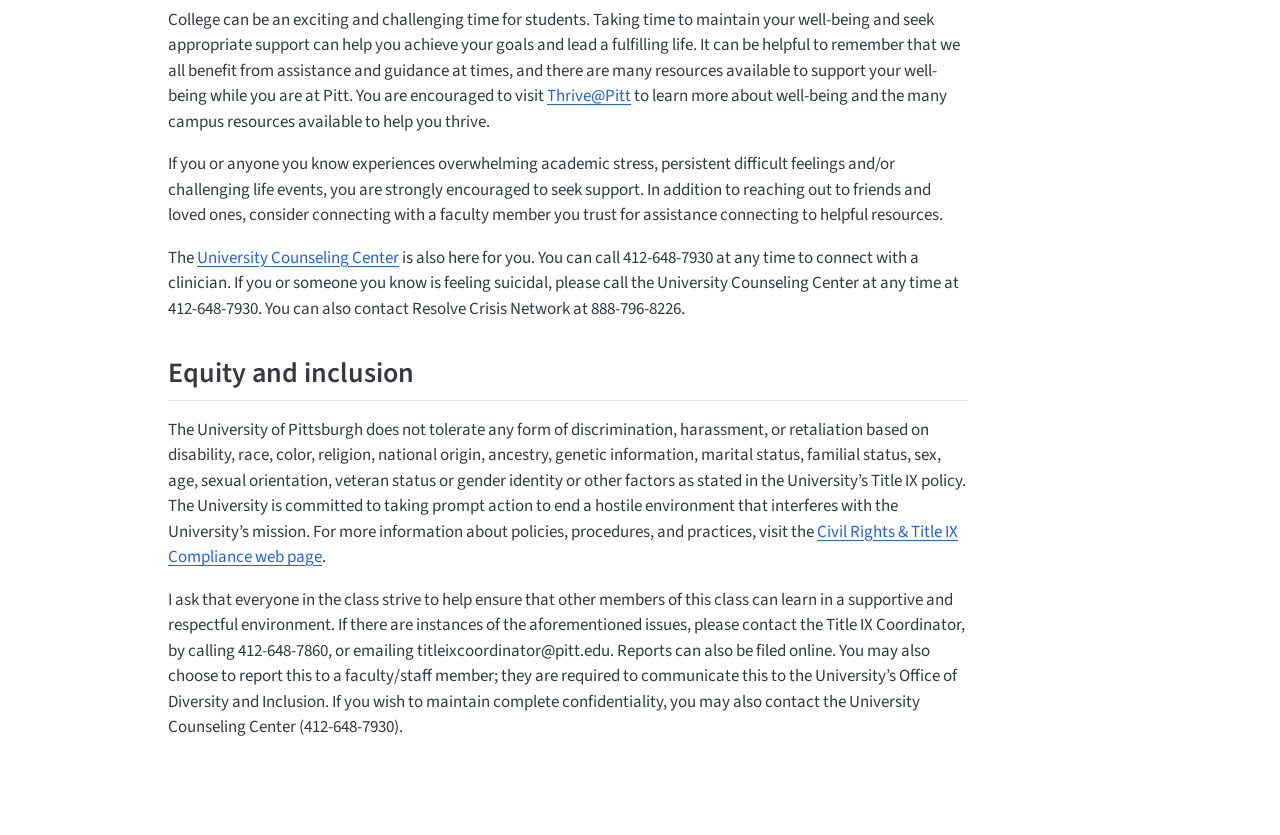
==== commit 6d2c6818: "session 26 slides" ====
--- a/docs/index.html
+++ b/docs/index.html
@@ -699,7 +699,7 @@
 11-19 Th
 </td>
 <td>
-Social factors, bias and ethics in NLP
+<a href="slides/session26_cs1671_fall2026.pdf">Social factors, bias and ethics in NLP</a>
 </td>
 <td>
 <a href="https://aclanthology.org/P16-2096.pdf">Hovy and Spruit 2016</a>, <a href="https://aclanthology.org/2020.acl-main.485.pdf">Blodgett et al.&nbsp;2020</a>
